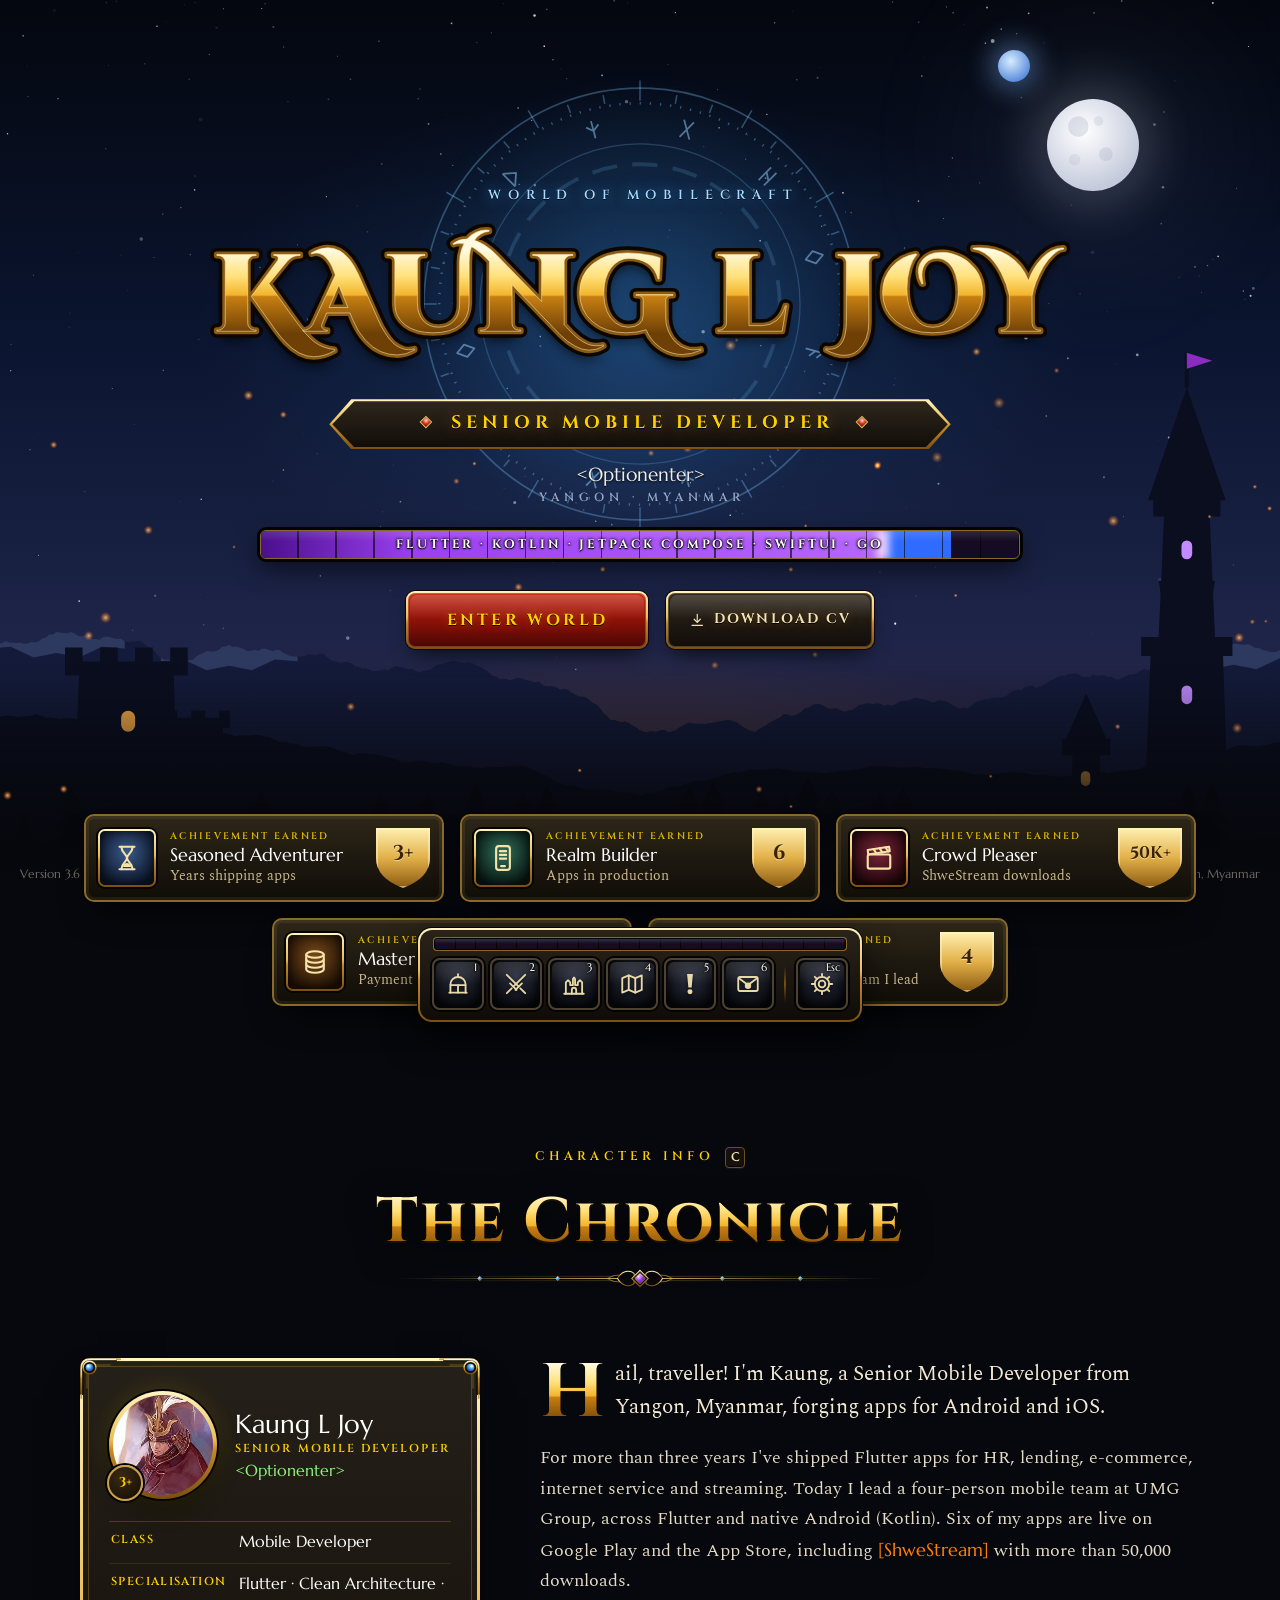
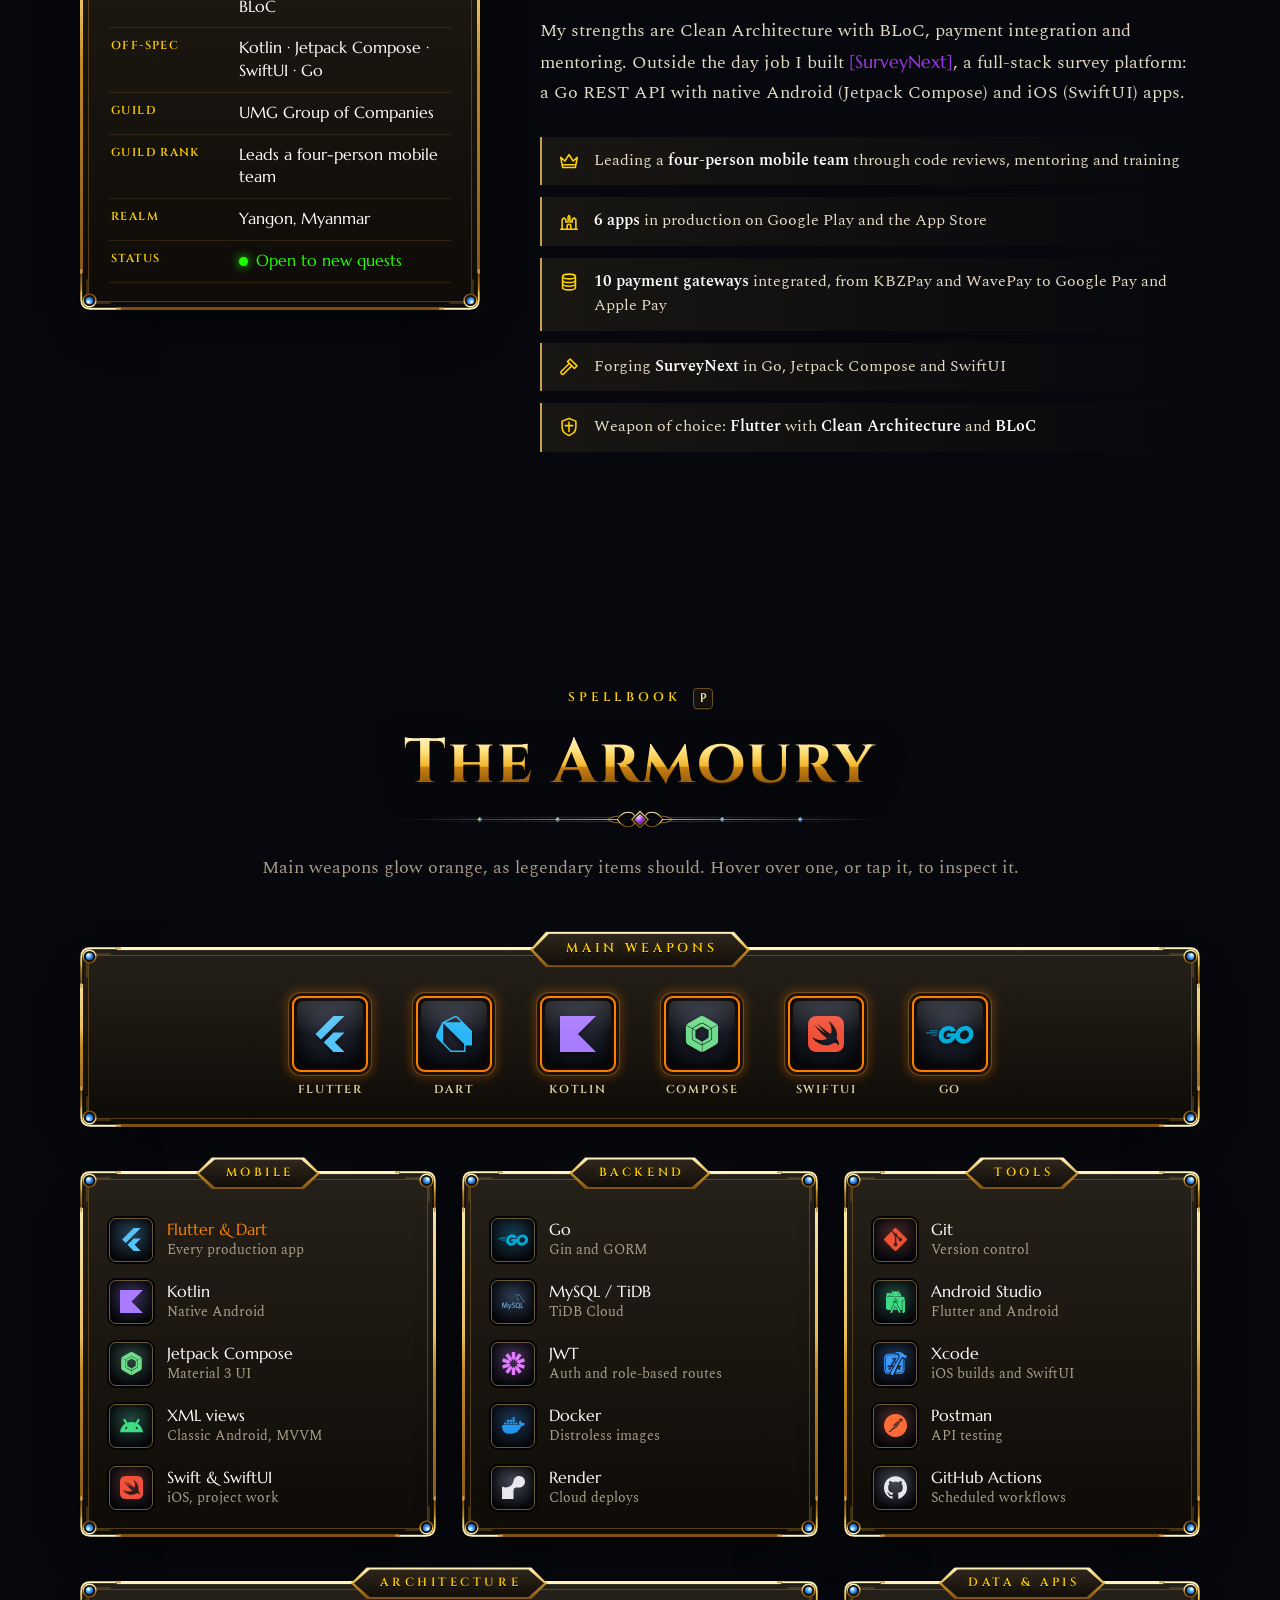
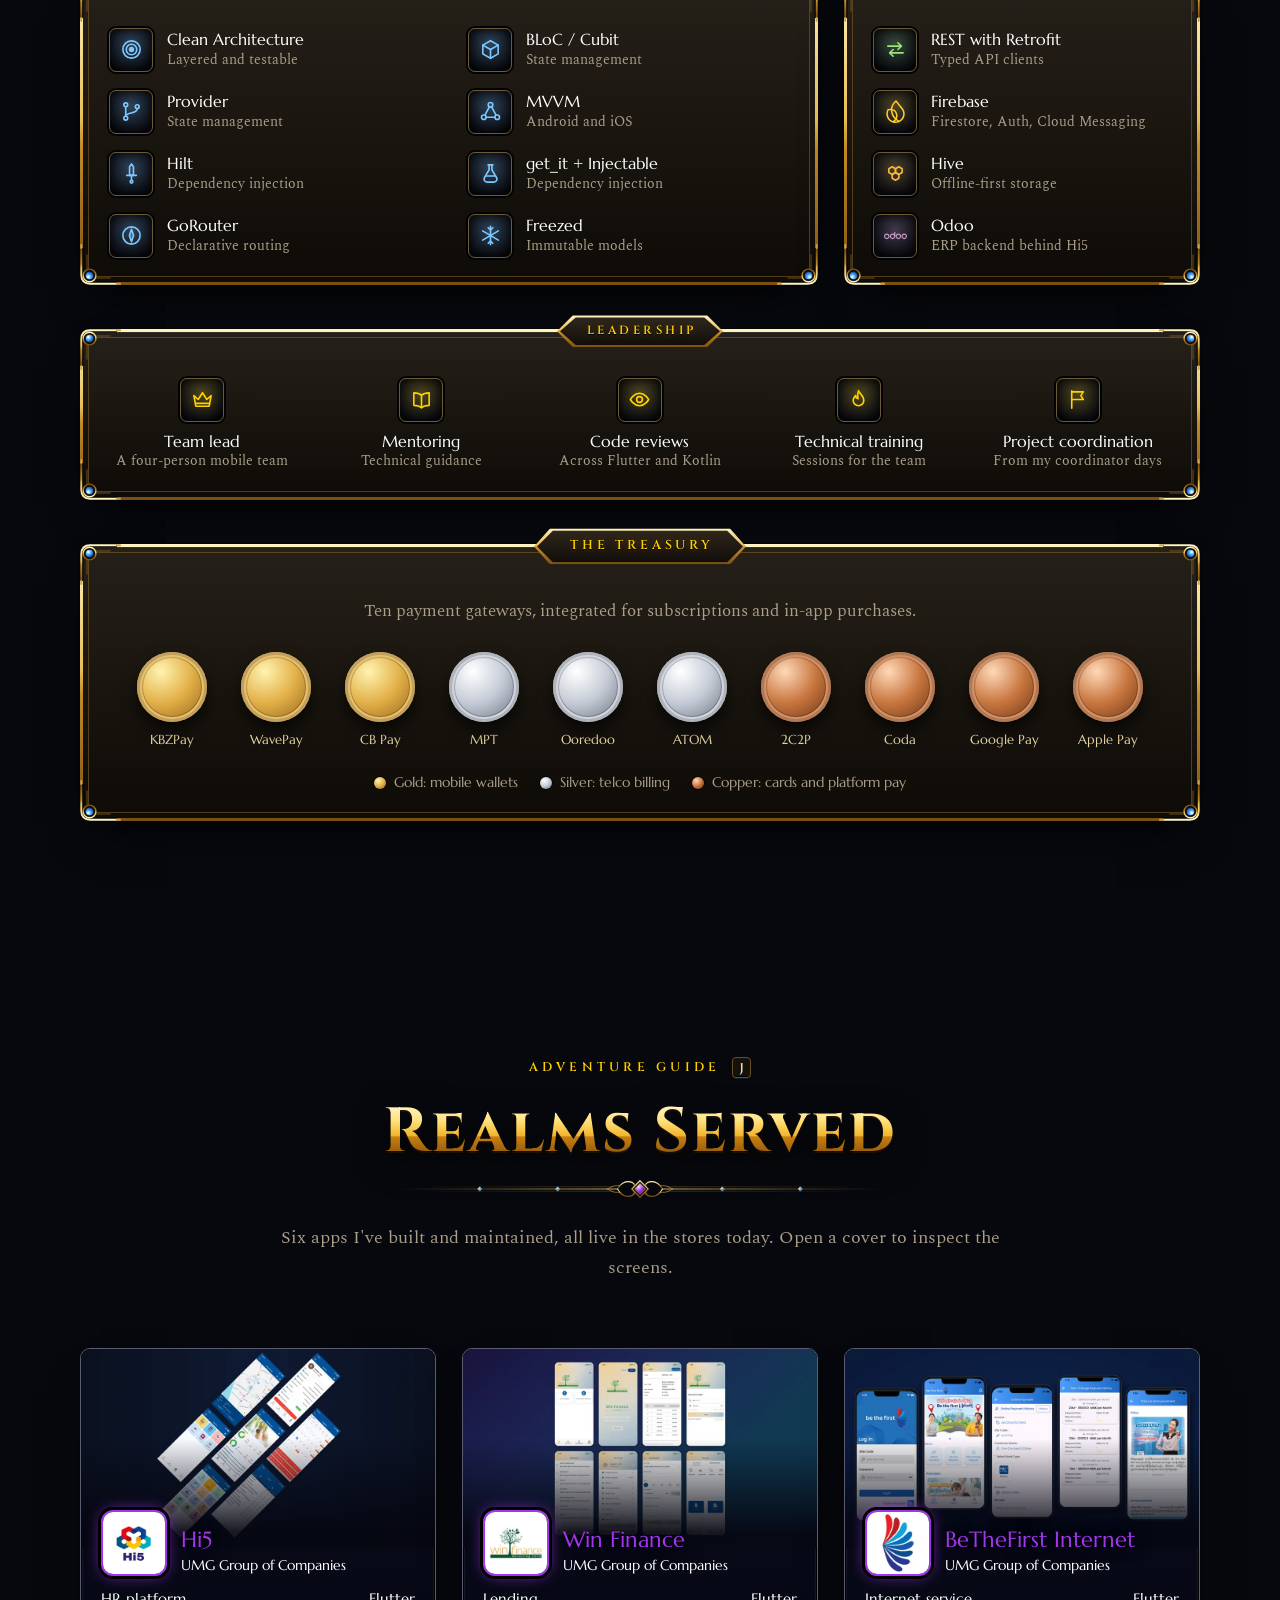
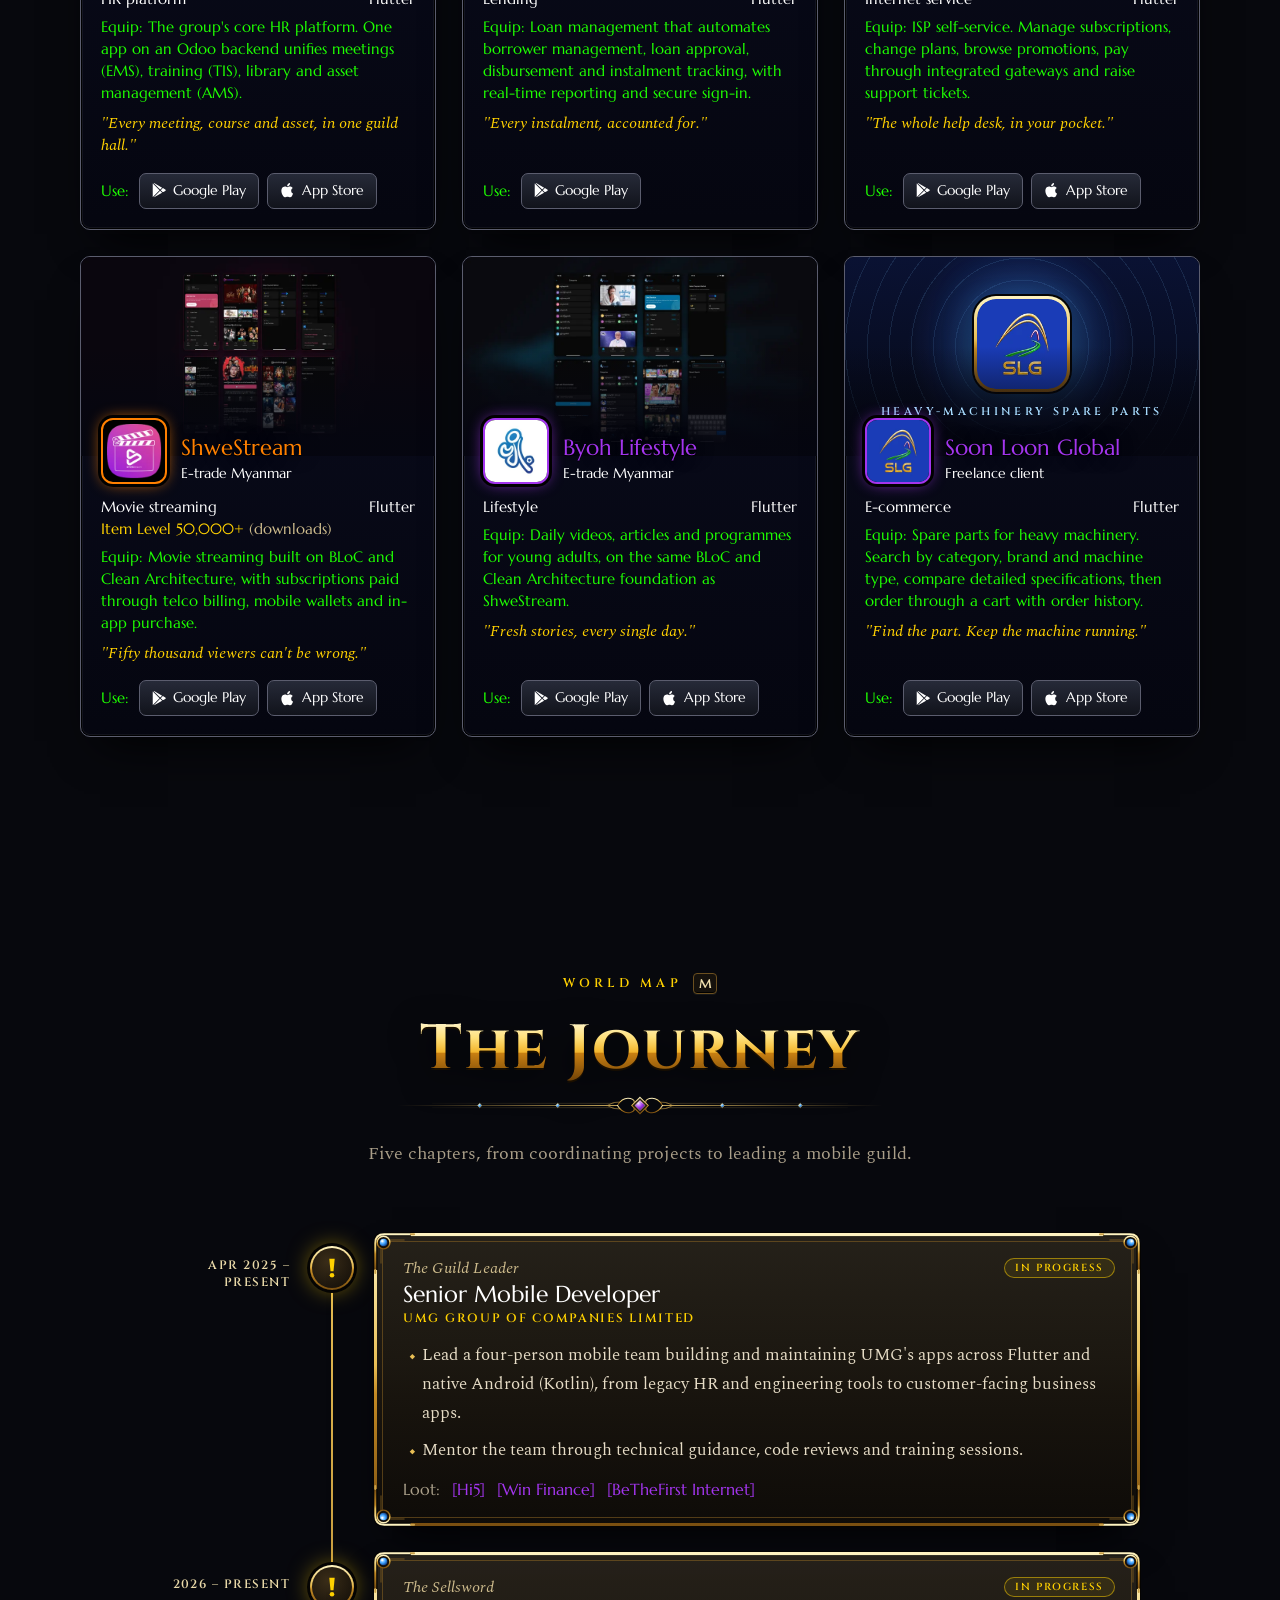
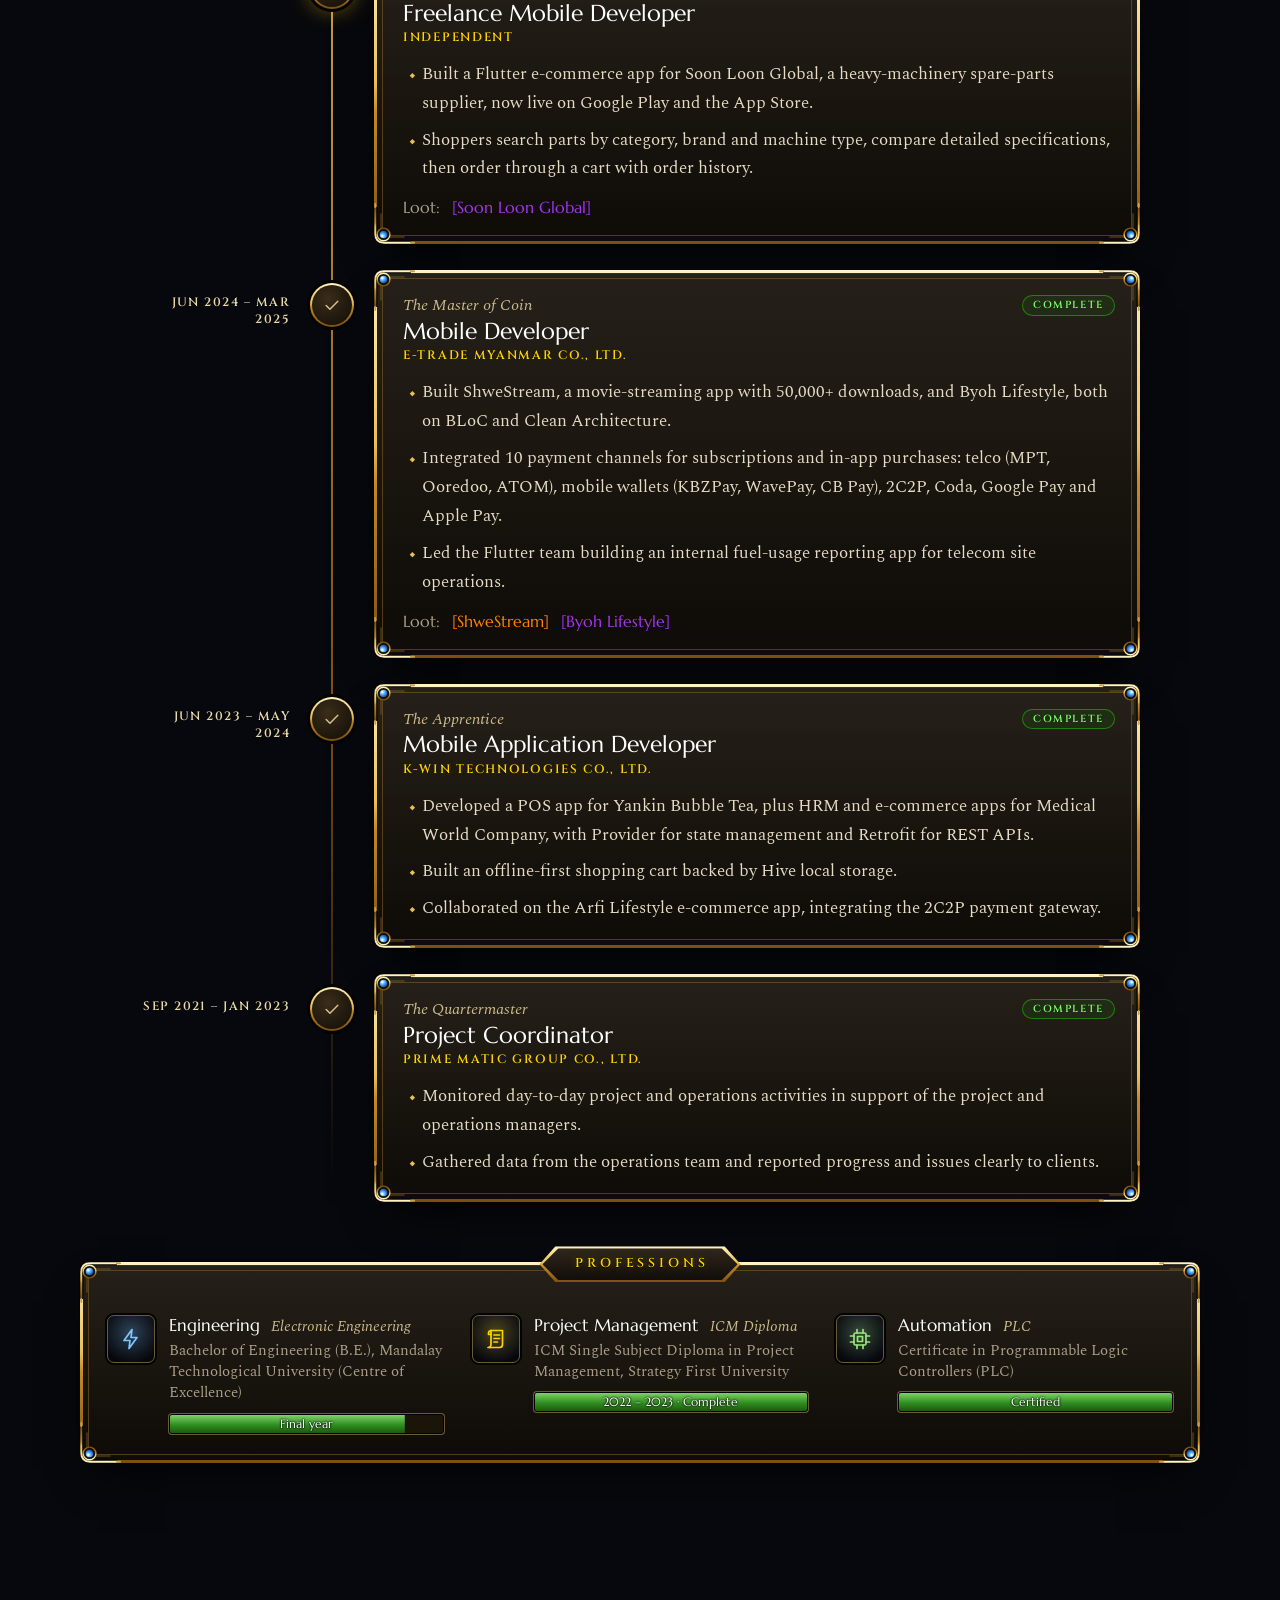
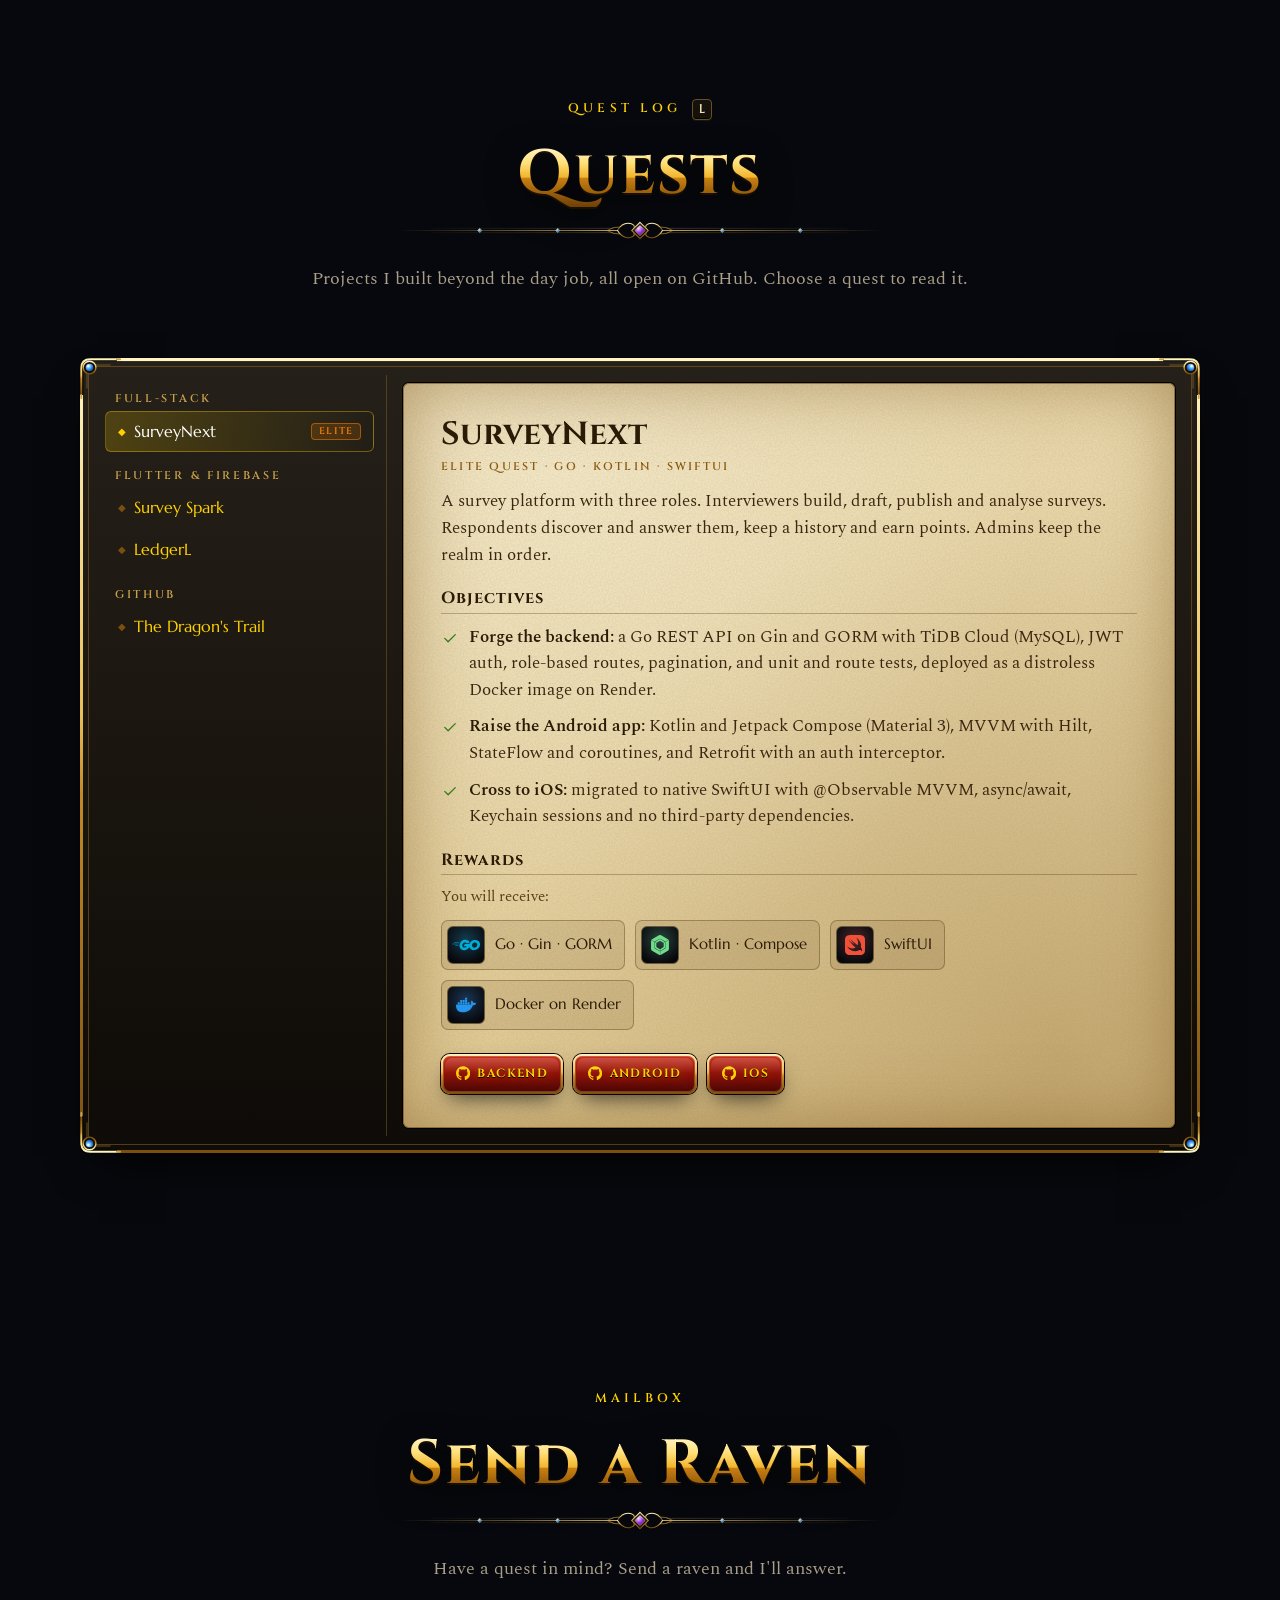
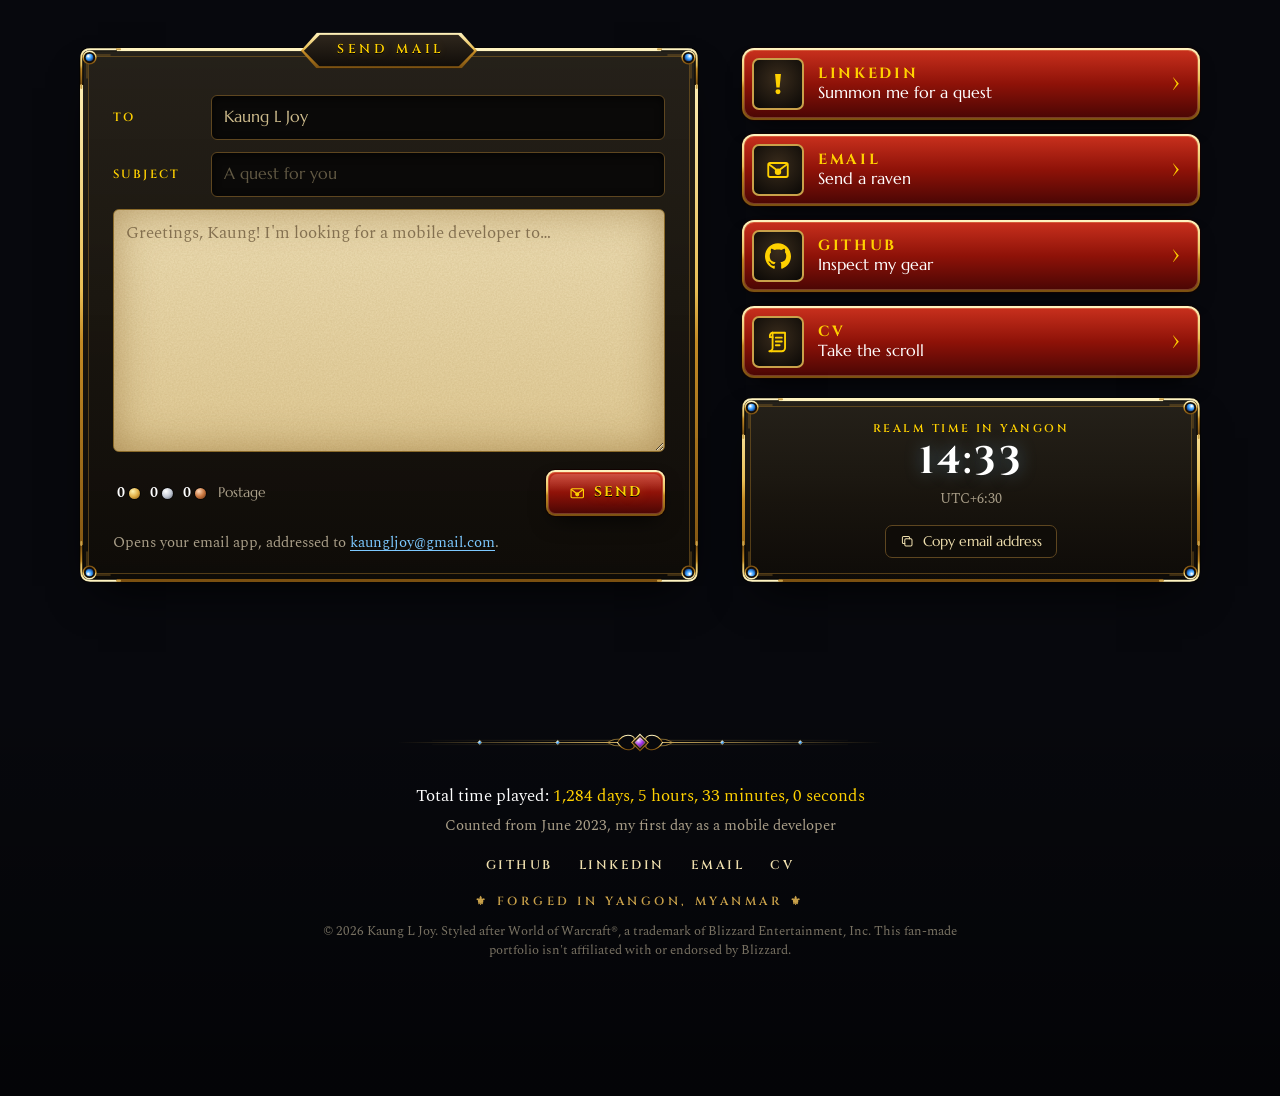
==== index.html @ e555b9ed "Forge a World of Warcraft–style portfolio Hand-built HTML, CSS and JavaScript with no build step: a " ====
<!doctype html>
<html lang="en" class="no-js">
<head>
  <meta charset="utf-8">
  <meta name="viewport" content="width=device-width, initial-scale=1, viewport-fit=cover">
  <title>Kaung L Joy · Senior Mobile Developer</title>
  <meta name="description" content="Kaung L Joy is a Senior Mobile Developer in Yangon, Myanmar, building Flutter, Kotlin and SwiftUI apps with Go backends. Six apps in production, including ShweStream with 50,000+ downloads.">
  <meta name="author" content="Kaung L Joy">
  <meta name="theme-color" content="#07080d">
  <meta name="color-scheme" content="dark">
  <link rel="canonical" href="https://gen-lj.github.io/">

  <meta property="og:type" content="website">
  <meta property="og:site_name" content="Kaung L Joy">
  <meta property="og:url" content="https://gen-lj.github.io/">
  <meta property="og:title" content="Kaung L Joy · Senior Mobile Developer">
  <meta property="og:description" content="Flutter · Kotlin · Jetpack Compose · SwiftUI · Go. Six apps in production, ten payment gateways and a four-person mobile team, told as a World of Warcraft–style chronicle.">
  <meta property="og:image" content="https://gen-lj.github.io/assets/img/og.png">
  <meta property="og:image:width" content="1200">
  <meta property="og:image:height" content="630">
  <meta property="og:image:alt" content="Kaung L Joy, Senior Mobile Developer, in carved gold lettering over a night sky">
  <meta name="twitter:card" content="summary_large_image">

  <link rel="icon" href="favicon.svg" type="image/svg+xml">
  <link rel="icon" href="favicon-32.png" sizes="32x32" type="image/png">
  <link rel="apple-touch-icon" href="apple-touch-icon.png">
  <link rel="manifest" href="site.webmanifest">

  <link rel="preconnect" href="https://fonts.googleapis.com">
  <link rel="preconnect" href="https://fonts.gstatic.com" crossorigin>
  <link rel="stylesheet" href="https://fonts.googleapis.com/css2?family=Cinzel:wght@500;600;700;800&family=Marcellus&family=Spectral:ital,wght@0,400;0,500;0,600;1,400&display=swap">
  <link rel="stylesheet" href="assets/css/style.css">

  <script>
    (function (root) {
      root.classList.remove('no-js');
      root.classList.add('js');
      try {
        var calm = matchMedia('(prefers-reduced-motion: reduce)').matches;
        var pref = localStorage.getItem('klj-motion');
        if (pref === 'off') calm = true;
        if (pref === 'on') calm = false;
        if (calm) root.classList.add('calm');
        if (!calm && !sessionStorage.getItem('klj-loaded')) root.classList.add('is-loading');
      } catch (e) {}
      // If the script never starts (blocked or broken), show everything as plain HTML.
      setTimeout(function () {
        if (!window.__kljReady) {
          root.classList.remove('js', 'is-loading');
          root.classList.add('no-js');
        }
      }, 6000);
    })(document.documentElement);
  </script>
  <script defer src="assets/js/main.js"></script>

  <script type="application/ld+json">
  {
    "@context": "https://schema.org",
    "@type": "Person",
    "name": "Kaung L Joy",
    "jobTitle": "Senior Mobile Developer",
    "url": "https://gen-lj.github.io/",
    "image": "https://gen-lj.github.io/assets/img/avatar.jpg",
    "email": "mailto:kaungljoy@gmail.com",
    "address": { "@type": "PostalAddress", "addressLocality": "Yangon", "addressCountry": "MM" },
    "worksFor": { "@type": "Organization", "name": "UMG Group of Companies Limited" },
    "sameAs": ["https://github.com/Gen-LJ", "https://www.linkedin.com/in/kaung-l-joy/"],
    "knowsAbout": ["Flutter", "Dart", "Kotlin", "Jetpack Compose", "Swift", "SwiftUI", "Go", "Clean Architecture", "BLoC", "Payment gateway integration"]
  }
  </script>
</head>
<body>
<svg class="sprite" xmlns="http://www.w3.org/2000/svg" aria-hidden="true" focusable="false">
<defs>
<linearGradient id="klj-gold" gradientUnits="userSpaceOnUse" x1="0" y1="131.6" x2="0" y2="202"><stop offset="0" stop-color="#fffbe2"/><stop offset=".32" stop-color="#ffe07a"/><stop offset=".54" stop-color="#f2b52c"/><stop offset=".56" stop-color="#c77f12"/><stop offset="1" stop-color="#6e4006"/></linearGradient>
<linearGradient id="klj-shine" x1="0" y1="0" x2="1" y2="0"><stop offset="0" stop-color="#fff" stop-opacity="0"/><stop offset=".5" stop-color="#fffbe8" stop-opacity=".85"/><stop offset="1" stop-color="#fff" stop-opacity="0"/></linearGradient>
<linearGradient id="gold-v" x1="0" y1="0" x2="0" y2="1"><stop offset="0" stop-color="#fff4c2"/><stop offset=".45" stop-color="#e9bf55"/><stop offset=".55" stop-color="#c38a24"/><stop offset="1" stop-color="#7a4f10"/></linearGradient>
<filter id="klj-blur" x="-10%" y="-40%" width="120%" height="180%"><feGaussianBlur stdDeviation="5"/></filter>
<path id="klj-name" d="M289.3 199.1Q291.7 199.1 293.4 197.4Q295.1 195.7 295.2 193.3V142.2Q295.1 139.8 293.4 138.2Q291.7 136.5 289.3 136.5H288.1V135.6H321.1V136.5H319.9Q317.5 136.5 315.8 138.2Q314.1 139.8 314 142.2V193.3Q314 195.7 315.8 197.4Q317.5 199.1 319.9 199.1H321.1V200H288.1V199.1ZM387 216.3Q377.9 221.4 369.4 221.4Q357.5 221.4 346 209.5Q341.7 205.1 337.2 198.8L317 170.7L339 140.8Q339.6 139.8 339.6 139.1Q339.6 138.4 339.3 137.8Q338.7 136.4 336.8 136.4H335.8V135.6H358V136.4H357.7Q351.5 136.4 347.5 140.9L331.8 160L352.9 189.6Q362.9 203.7 370.1 209.1Q377.3 214.5 386.8 215.3ZM453.9 215.7Q446.9 219.9 439.5 219.9Q432.1 219.9 425.6 217.1Q419 214.4 412.7 207.5Q406.4 200.6 402.3 190.8L399.8 184.7H380.2L376.5 193.3Q376 194.5 376 195.2Q376 196 376.3 196.8Q376.7 197.7 377.7 198.4Q378.8 199.1 380 199.1H380.8V200H360.3V199.1H361.1Q363.2 199.1 365.3 197.8Q367.4 196.6 368.7 194.1L387.5 152.9Q384.8 145.3 383 142.6Q381.2 140 380 138.6Q377.8 136.1 374.5 134.9Q373.2 134.4 371.4 134.4Q369.7 134.4 367.5 135.2L367.3 134.3Q374.6 130 381.4 130Q391.3 130 399.3 139.7Q403.3 144.8 406.6 152L421.3 185.7Q425.3 195 427.3 198.2Q429.2 201.4 430.7 203.6Q432.2 205.9 433.7 207.5Q435.2 209.2 436.9 210.8Q440 213.5 444.6 214.9Q446.5 215.5 448.8 215.5Q451.2 215.5 453.8 214.8ZM382.2 180.1H398L392.2 165.9Q391.5 164.2 390.5 161.2ZM513.9 115.1Q515.2 115.1 516.5 115.3V116.2Q508.2 117.2 504 124Q499.7 130.8 499.7 142V176.4Q499.5 188.5 491.9 194.9Q484.4 201.3 469.5 201.3Q454.5 201.3 446 194.7Q437.4 188 437.4 177Q437.4 176.7 437.4 176.4V141Q437.4 139.1 436 137.8Q434.6 136.5 432.6 136.5H431.1V135.6H462.6V136.5H461.2Q458.3 136.5 456.9 138.7Q456.4 139.7 456.3 140.8V176.1Q456.3 185.6 461.1 191.1Q466 196.6 474 196.6Q474.1 196.6 474.1 196.6Q474.1 196.6 474.2 196.6Q481.9 196.6 486.8 191.5Q491.7 186.4 491.7 177.3V142Q491.7 130.6 498.3 122.4Q501.5 118.7 505.7 116.9Q509.8 115.1 513.9 115.1ZM612.5 212.4Q606.9 215.9 600.3 215.9Q594.6 215.9 588.5 212.5Q582.1 209.1 576 202.9L535.7 161.1V193.5Q535.7 195.9 537.3 197.5Q539 199.1 541.3 199.1H543V200H509.3V199.1H511.1Q513.4 199.1 515 197.5Q516.7 195.9 516.7 193.5V141.4Q502.5 126.3 491.9 126.3Q489.2 126.3 486.7 127.2L486.3 126.4Q491.4 122.7 497.4 122.7Q501.3 122.7 505.4 124.2Q509.5 125.8 512.6 127.7Q518.3 131.5 522.7 136L560.5 175.1V142.1Q560.4 139.7 558.7 138.1Q557.1 136.5 554.8 136.5H553V135.6H586.7V136.5H585.1Q582.8 136.5 581.1 138.1Q579.4 139.7 579.4 142V194.6L581 196.3Q581 196.3 583.2 198.6Q585.3 200.9 586.1 201.7Q586.9 202.4 589.3 204.6Q591.7 206.7 593.2 207.6Q594.6 208.5 597.2 209.9Q599.8 211.3 601.9 211.7Q604.3 212.2 607 212.2Q609.6 212.2 612.1 211.5ZM678.6 219.5Q676.4 219.5 674.2 219.2Q665 217.8 658.3 212.3Q651.5 206.9 648.2 198.8Q640.2 201.3 631.4 201.3Q614 201.3 603.2 192Q592.4 182.8 592.4 167.7Q592.4 152.6 603.4 143.5Q614.5 134.3 632.5 134.3Q642.9 134.3 652.7 136.4Q657.2 137.3 659.9 138.5L659 156.1H658.2Q656 147.5 649.5 143.2Q643 138.9 633.8 138.9Q624.6 138.9 618.6 147Q612.6 155.1 612.6 168.4Q612.6 176.7 615.2 183.2Q617.8 189.6 622.6 193.1Q627.3 196.7 633.2 196.7Q639 196.7 642.4 194Q645.7 191.3 645.7 186.8V174.3Q645.8 172.3 644.6 171.2Q643.4 170.1 641.1 170.1H639.7V169.2H670.6V170.1H669.1Q666.9 170.1 665.7 171.2Q664.5 172.3 664.6 174.3V189.2Q664.6 194.6 666.7 199.8Q671.5 211.4 682 214.7Q685 215.6 688.1 215.6Q691.1 215.6 694 215L694.2 215.9Q685.9 219.5 678.6 219.5ZM709.6 199.1Q712 199.1 713.7 197.4Q715.4 195.7 715.5 193.3V142.3Q715.4 138.9 712.6 137.3Q711.2 136.5 709.6 136.5H708.4V135.6H741.5V136.5H740.3Q737.9 136.5 736.1 138.2Q734.4 139.9 734.4 142.3V195.3H745.7Q752.4 195.3 757.6 190.9Q762.7 186.5 764.8 178.7H765.8L762.3 200H708.4V199.1ZM840.8 136.5Q837.5 136.5 835.8 139.4Q835 140.7 834.9 142.3V192.6Q834.9 200 832.6 206.2Q830.2 212.3 825.6 216.3Q820.9 220.2 814.2 220.2Q807.4 220.2 798.9 215.6L799 214.8Q800.5 215.1 802 215.1Q803.5 215.1 805.4 214.7Q807.4 214.3 809.2 213Q810.9 211.8 812.2 209.8Q813.5 207.7 814.2 205.7Q815 203.6 815.3 201.1Q816.1 197.1 816.1 192.4V142.3Q816 139.9 814.3 138.2Q812.6 136.5 810.2 136.5H809V135.6H842V136.5ZM879.3 160.2Q876.5 155.4 876.5 150Q876.5 142.7 882 138.1Q885.3 135.2 890.2 134.3Q893.1 133.9 894.9 133.9Q896.7 133.9 898.7 133.9Q900.8 133.9 904.7 135.1Q908.6 136.3 912.3 138Q915.9 139.7 919.2 142.7Q922.5 145.6 925 149.1Q930.3 156.7 930.3 167.3Q930.3 182.8 918.8 192Q907.4 201.3 888.5 201.3Q869.7 201.3 858.1 192Q846.5 182.7 846.5 167.5Q846.5 155 854.3 146Q862 137.1 874.5 135L875.1 135.9Q871.3 139.8 869.1 147.6Q866.8 155.4 866.8 164.4Q866.8 179 872.7 187.9Q878.6 196.7 888.4 196.7Q898.2 196.7 904.1 188.7Q910 180.7 910 167.3Q910 158.9 907.6 152.2Q905.3 145.4 901.1 142.1Q897 138.8 892.4 138.8Q886.4 138.8 883.2 142.4Q879.4 146.5 879.4 152.7Q879.4 156.2 880.4 160.2ZM927.7 130Q941.1 130 951.5 136.2Q963.7 143.7 968.8 157.6Q972.5 146.7 980.5 138.4Q984.4 134.4 988.7 132.2Q993.1 130.1 997.1 130.1Q997.8 130.1 998.4 130.2V131.1Q994.2 131.3 989.6 135.6Q984.9 139.8 981.3 145.9Q977.7 152.1 975.1 158.7Q972.5 165.3 971.8 170.4V193.3Q971.8 196.6 974.7 198.3Q976.1 199.1 977.7 199.1H978.8L978.9 200H945.9V199.1H947.1Q949.5 199.1 951.2 197.4Q952.9 195.7 953 193.3V170.4Q951 160.7 946 151.1Q943.2 145.9 939.9 141.7Q936.6 137.4 932 134.4Q927.4 131.5 922.5 131.1V130.2Q925.2 130 927.7 130Z"/>
<clipPath id="klj-clip"><use href="#klj-name"/></clipPath>
</defs>
<symbol id="si-flutter" viewBox="0 0 24 24"><path d="M14.314 0L2.3 12 6 15.7 21.684.013h-7.357zm.014 11.072L7.857 17.53l6.47 6.47H21.7l-6.46-6.468 6.46-6.46h-7.37z"/></symbol>
<symbol id="si-dart" viewBox="0 0 24 24"><path d="M4.105 4.105S9.158 1.58 11.684.316a3.079 3.079 0 0 1 1.481-.315c.766.047 1.677.788 1.677.788L24 9.948v9.789h-4.263V24H9.789l-9-9C.303 14.5 0 13.795 0 13.105c0-.319.18-.818.316-1.105l3.789-7.895zm.679.679v11.787c.002.543.021 1.024.498 1.508L10.204 23h8.533v-4.263L4.784 4.784zm12.055-.678c-.899-.896-1.809-1.78-2.74-2.643-.302-.267-.567-.468-1.07-.462-.37.014-.87.195-.87.195L6.341 4.105l10.498.001z"/></symbol>
<symbol id="si-kotlin" viewBox="0 0 24 24"><path d="M24 24H0V0h24L12 12Z"/></symbol>
<symbol id="si-jetpackcompose" viewBox="0 0 24 24"><path d="M12.135.003a2.577 2.577 0 0 0-1.42.344L2.55 5.06a2.577 2.577 0 0 0-.953.967l3.957 2.17a1.765 1.765 0 0 1 .603-.588l4.951-2.86a1.761 1.761 0 0 1 1.76 0l4.951 2.86a1.753 1.753 0 0 1 .526.46l3.921-2.265a2.577 2.577 0 0 0-.816-.744L13.291.347a2.577 2.577 0 0 0-1.152-.34Zm-.145 4.912a1.36 1.36 0 0 0-.68.182L6.36 7.953a1.345 1.345 0 0 0-.454.435l1.92 1.055a1.05 1.05 0 0 1 .31-.275l3.34-1.928a1.054 1.054 0 0 1 1.051 0l3.336 1.928a1.066 1.066 0 0 1 .238.199l.018-.01-.002-.002 1.877-1.08a1.353 1.353 0 0 0-.373-.322l-4.95-2.86a1.357 1.357 0 0 0-.68-.178Zm10.432 1.149-3.92 2.26a1.757 1.757 0 0 1 .2.812v5.715c0 .627-.332 1.21-.88 1.528l-4.95 2.86a1.761 1.761 0 0 1-.64.214v4.524a2.577 2.577 0 0 0 1.059-.313l8.162-4.713a2.577 2.577 0 0 0 1.289-2.23V7.297a2.577 2.577 0 0 0-.318-1.228Zm-20.937.238a2.577 2.577 0 0 0-.227.99v9.43c0 .918.491 1.767 1.293 2.229l8.162 4.713a2.57 2.57 0 0 0 1.225.336v-4.531a1.761 1.761 0 0 1-.833-.235L6.156 16.38a1.765 1.765 0 0 1-.877-1.528V9.136a1.776 1.776 0 0 1 .131-.676Zm16.67 2.223-1.89 1.092a1.058 1.058 0 0 1 .124.46v3.856c0 .378-.2.72-.526.907l-3.336 1.93a1.04 1.04 0 0 1-.295.107v2.17c.152-.027.304-.078.44-.157l4.949-2.859a1.36 1.36 0 0 0 .68-1.18V9.136a1.36 1.36 0 0 0-.147-.607Zm-12.387.13a1.36 1.36 0 0 0-.088.481v5.715a1.36 1.36 0 0 0 .68 1.18l4.95 2.86c.194.112.412.166.627.177v-2.174a1.054 1.054 0 0 1-.46-.123L8.14 14.843a1.054 1.054 0 0 1-.532-.908v-3.853a.99.99 0 0 1 .077-.38l-.034-.013z"/></symbol>
<symbol id="si-swift" viewBox="0 0 24 24"><path d="M7.508 0c-.287 0-.573 0-.86.002-.241.002-.483.003-.724.01-.132.003-.263.009-.395.015A9.154 9.154 0 0 0 4.348.15 5.492 5.492 0 0 0 2.85.645 5.04 5.04 0 0 0 .645 2.848c-.245.48-.4.972-.495 1.5-.093.52-.122 1.05-.136 1.576a35.2 35.2 0 0 0-.012.724C0 6.935 0 7.221 0 7.508v8.984c0 .287 0 .575.002.862.002.24.005.481.012.722.014.526.043 1.057.136 1.576.095.528.25 1.02.495 1.5a5.03 5.03 0 0 0 2.205 2.203c.48.244.97.4 1.498.495.52.093 1.05.124 1.576.138.241.007.483.009.724.01.287.002.573.002.86.002h8.984c.287 0 .573 0 .86-.002.241-.001.483-.003.724-.01a10.523 10.523 0 0 0 1.578-.138 5.322 5.322 0 0 0 1.498-.495 5.035 5.035 0 0 0 2.203-2.203c.245-.48.4-.972.495-1.5.093-.52.124-1.05.138-1.576.007-.241.009-.481.01-.722.002-.287.002-.575.002-.862V7.508c0-.287 0-.573-.002-.86a33.662 33.662 0 0 0-.01-.724 10.5 10.5 0 0 0-.138-1.576 5.328 5.328 0 0 0-.495-1.5A5.039 5.039 0 0 0 21.152.645 5.32 5.32 0 0 0 19.654.15a10.493 10.493 0 0 0-1.578-.138 34.98 34.98 0 0 0-.722-.01C17.067 0 16.779 0 16.492 0H7.508zm6.035 3.41c4.114 2.47 6.545 7.162 5.549 11.131-.024.093-.05.181-.076.272l.002.001c2.062 2.538 1.5 5.258 1.236 4.745-1.072-2.086-3.066-1.568-4.088-1.043a6.803 6.803 0 0 1-.281.158l-.02.012-.002.002c-2.115 1.123-4.957 1.205-7.812-.022a12.568 12.568 0 0 1-5.64-4.838c.649.48 1.35.902 2.097 1.252 3.019 1.414 6.051 1.311 8.197-.002C9.651 12.73 7.101 9.67 5.146 7.191a10.628 10.628 0 0 1-1.005-1.384c2.34 2.142 6.038 4.83 7.365 5.576C8.69 8.408 6.208 4.743 6.324 4.86c4.436 4.47 8.528 6.996 8.528 6.996.154.085.27.154.36.213.085-.215.16-.437.224-.668.708-2.588-.09-5.548-1.893-7.992z"/></symbol>
<symbol id="si-android" viewBox="0 0 24 24"><path d="M18.4395 5.5586c-.675 1.1664-1.352 2.3318-2.0274 3.498-.0366-.0155-.0742-.0286-.1113-.043-1.8249-.6957-3.484-.8-4.42-.787-1.8551.0185-3.3544.4643-4.2597.8203-.084-.1494-1.7526-3.021-2.0215-3.4864a1.1451 1.1451 0 0 0-.1406-.1914c-.3312-.364-.9054-.4859-1.379-.203-.475.282-.7136.9361-.3886 1.5019 1.9466 3.3696-.0966-.2158 1.9473 3.3593.0172.031-.4946.2642-1.3926 1.0177C2.8987 12.176.452 14.772 0 18.9902h24c-.119-1.1108-.3686-2.099-.7461-3.0683-.7438-1.9118-1.8435-3.2928-2.7402-4.1836a12.1048 12.1048 0 0 0-2.1309-1.6875c.6594-1.122 1.312-2.2559 1.9649-3.3848.2077-.3615.1886-.7956-.0079-1.1191a1.1001 1.1001 0 0 0-.8515-.5332c-.5225-.0536-.9392.3128-1.0488.5449zm-.0391 8.461c.3944.5926.324 1.3306-.1563 1.6503-.4799.3197-1.188.0985-1.582-.4941-.3944-.5927-.324-1.3307.1563-1.6504.4727-.315 1.1812-.1086 1.582.4941zM7.207 13.5273c.4803.3197.5506 1.0577.1563 1.6504-.394.5926-1.1038.8138-1.584.4941-.48-.3197-.5503-1.0577-.1563-1.6504.4008-.6021 1.1087-.8106 1.584-.4941z"/></symbol>
<symbol id="si-apple" viewBox="0 0 24 24"><path d="M12.152 6.896c-.948 0-2.415-1.078-3.96-1.04-2.04.027-3.91 1.183-4.961 3.014-2.117 3.675-.546 9.103 1.519 12.09 1.013 1.454 2.208 3.09 3.792 3.039 1.52-.065 2.09-.987 3.935-.987 1.831 0 2.35.987 3.96.948 1.637-.026 2.676-1.48 3.676-2.948 1.156-1.688 1.636-3.325 1.662-3.415-.039-.013-3.182-1.221-3.22-4.857-.026-3.04 2.48-4.494 2.597-4.559-1.429-2.09-3.623-2.324-4.39-2.376-2-.156-3.675 1.09-4.61 1.09zM15.53 3.83c.843-1.012 1.4-2.427 1.245-3.83-1.207.052-2.662.805-3.532 1.818-.78.896-1.454 2.338-1.273 3.714 1.338.104 2.715-.688 3.559-1.701"/></symbol>
<symbol id="si-go" viewBox="0 0 24 24"><path d="M1.811 10.231c-.047 0-.058-.023-.035-.059l.246-.315c.023-.035.081-.058.128-.058h4.172c.046 0 .058.035.035.07l-.199.303c-.023.036-.082.07-.117.07zM.047 11.306c-.047 0-.059-.023-.035-.058l.245-.316c.023-.035.082-.058.129-.058h5.328c.047 0 .07.035.058.07l-.093.28c-.012.047-.058.07-.105.07zm2.828 1.075c-.047 0-.059-.035-.035-.07l.163-.292c.023-.035.07-.07.117-.07h2.337c.047 0 .07.035.07.082l-.023.28c0 .047-.047.082-.082.082zm12.129-2.36c-.736.187-1.239.327-1.963.514-.176.046-.187.058-.34-.117-.174-.199-.303-.327-.548-.444-.737-.362-1.45-.257-2.115.175-.795.514-1.204 1.274-1.192 2.22.011.935.654 1.706 1.577 1.835.795.105 1.46-.175 1.987-.77.105-.13.198-.27.315-.434H10.47c-.245 0-.304-.152-.222-.35.152-.362.432-.97.596-1.274a.315.315 0 01.292-.187h4.253c-.023.316-.023.631-.07.947a4.983 4.983 0 01-.958 2.29c-.841 1.11-1.94 1.8-3.33 1.986-1.145.152-2.209-.07-3.143-.77-.865-.655-1.356-1.52-1.484-2.595-.152-1.274.222-2.419.993-3.424.83-1.086 1.928-1.776 3.272-2.02 1.098-.2 2.15-.07 3.096.571.62.41 1.063.97 1.356 1.648.07.105.023.164-.117.2m3.868 6.461c-1.064-.024-2.034-.328-2.852-1.029a3.665 3.665 0 01-1.262-2.255c-.21-1.32.152-2.489.947-3.529.853-1.122 1.881-1.706 3.272-1.95 1.192-.21 2.314-.095 3.33.595.923.63 1.496 1.484 1.648 2.605.198 1.578-.257 2.863-1.344 3.962-.771.783-1.718 1.273-2.805 1.495-.315.06-.63.07-.934.106zm2.78-4.72c-.011-.153-.011-.27-.034-.387-.21-1.157-1.274-1.81-2.384-1.554-1.087.245-1.788.935-2.045 2.033-.21.912.234 1.835 1.075 2.21.643.28 1.285.244 1.905-.07.923-.48 1.425-1.228 1.484-2.233z"/></symbol>
<symbol id="si-mysql" viewBox="0 0 24 24"><path d="M16.405 5.501c-.115 0-.193.014-.274.033v.013h.014c.054.104.146.18.214.273.054.107.1.214.154.32l.014-.015c.094-.066.14-.172.14-.333-.04-.047-.046-.094-.08-.14-.04-.067-.126-.1-.18-.153zM5.77 18.695h-.927a50.854 50.854 0 00-.27-4.41h-.008l-1.41 4.41H2.45l-1.4-4.41h-.01a72.892 72.892 0 00-.195 4.41H0c.055-1.966.192-3.81.41-5.53h1.15l1.335 4.064h.008l1.347-4.064h1.095c.242 2.015.384 3.86.428 5.53zm4.017-4.08c-.378 2.045-.876 3.533-1.492 4.46-.482.716-1.01 1.073-1.583 1.073-.153 0-.34-.046-.566-.138v-.494c.11.017.24.026.386.026.268 0 .483-.075.647-.222.197-.18.295-.382.295-.605 0-.155-.077-.47-.23-.944L6.23 14.615h.91l.727 2.36c.164.536.233.91.205 1.123.4-1.064.678-2.227.835-3.483zm12.325 4.08h-2.63v-5.53h.885v4.85h1.745zm-3.32.135l-1.016-.5c.09-.076.177-.158.255-.25.433-.506.648-1.258.648-2.253 0-1.83-.718-2.746-2.155-2.746-.704 0-1.254.232-1.65.697-.43.508-.646 1.256-.646 2.245 0 .972.19 1.686.574 2.14.35.41.877.615 1.583.615.264 0 .506-.033.725-.098l1.325.772.36-.622zM15.5 17.588c-.225-.36-.337-.94-.337-1.736 0-1.393.424-2.09 1.27-2.09.443 0 .77.167.977.5.224.362.336.936.336 1.723 0 1.404-.424 2.108-1.27 2.108-.445 0-.77-.167-.978-.5zm-1.658-.425c0 .47-.172.856-.516 1.156-.344.3-.803.45-1.384.45-.543 0-1.064-.172-1.573-.515l.237-.476c.438.22.833.328 1.19.328.332 0 .593-.073.783-.22a.754.754 0 00.3-.615c0-.33-.23-.61-.648-.845-.388-.213-1.163-.657-1.163-.657-.422-.307-.632-.636-.632-1.177 0-.45.157-.81.47-1.085.315-.278.72-.415 1.22-.415.512 0 .98.136 1.4.41l-.213.476a2.726 2.726 0 00-1.064-.23c-.283 0-.502.068-.654.206a.685.685 0 00-.248.524c0 .328.234.61.666.85.393.215 1.187.67 1.187.67.433.305.648.63.648 1.168zm9.382-5.852c-.535-.014-.95.04-1.297.188-.1.04-.26.04-.274.167.055.053.063.14.11.214.08.134.218.313.346.407.14.11.28.216.427.31.26.16.555.255.81.416.145.094.293.213.44.313.073.05.12.14.214.172v-.02c-.046-.06-.06-.147-.105-.214-.067-.067-.134-.127-.2-.193a3.223 3.223 0 00-.695-.675c-.214-.146-.682-.35-.77-.595l-.013-.014c.146-.013.32-.066.46-.106.227-.06.435-.047.67-.106.106-.027.213-.06.32-.094v-.06c-.12-.12-.21-.283-.334-.395a8.867 8.867 0 00-1.104-.823c-.21-.134-.476-.22-.697-.334-.08-.04-.214-.06-.26-.127-.12-.146-.19-.34-.275-.514a17.69 17.69 0 01-.547-1.163c-.12-.262-.193-.523-.34-.763-.69-1.137-1.437-1.826-2.586-2.5-.247-.14-.543-.2-.856-.274-.167-.008-.334-.02-.5-.027-.11-.047-.216-.174-.31-.235-.38-.24-1.364-.76-1.644-.072-.18.434.267.862.422 1.082.115.153.26.328.34.5.047.116.06.235.107.356.106.294.207.622.347.897.073.14.153.287.247.413.054.073.146.107.167.227-.094.136-.1.334-.154.5-.24.757-.146 1.693.194 2.25.107.166.362.534.703.393.3-.12.234-.5.32-.835.02-.08.007-.133.048-.187v.015c.094.188.188.367.274.555.206.328.566.668.867.895.16.12.287.328.487.402v-.02h-.015c-.043-.058-.1-.086-.154-.133a3.445 3.445 0 01-.35-.4 8.76 8.76 0 01-.747-1.218c-.11-.21-.202-.436-.29-.643-.04-.08-.04-.2-.107-.24-.1.146-.247.273-.32.453-.127.288-.14.642-.188 1.01-.027.007-.014 0-.027.014-.214-.052-.287-.274-.367-.46-.2-.475-.233-1.238-.06-1.785.047-.14.247-.582.167-.716-.042-.127-.174-.2-.247-.303a2.478 2.478 0 01-.24-.427c-.16-.374-.24-.788-.414-1.162-.08-.173-.22-.354-.334-.513-.127-.18-.267-.307-.368-.52-.033-.073-.08-.194-.027-.274.014-.054.042-.075.094-.09.088-.072.335.022.422.062.247.1.455.194.662.334.094.066.195.193.315.226h.14c.214.047.455.014.655.073.355.114.675.28.962.46a5.953 5.953 0 012.085 2.286c.08.154.115.295.188.455.14.33.313.663.455.982.14.315.275.636.476.897.1.14.502.213.682.286.133.06.34.115.46.188.23.14.454.3.67.454.11.076.443.243.463.378z"/></symbol>
<symbol id="si-git" viewBox="0 0 24 24"><path d="M23.546 10.93L13.067.452c-.604-.603-1.582-.603-2.188 0L8.708 2.627l2.76 2.76c.645-.215 1.379-.07 1.889.441.516.515.658 1.258.438 1.9l2.658 2.66c.645-.223 1.387-.078 1.9.435.721.72.721 1.884 0 2.604-.719.719-1.881.719-2.6 0-.539-.541-.674-1.337-.404-1.996L12.86 8.955v6.525c.176.086.342.203.488.348.713.721.713 1.883 0 2.6-.719.721-1.889.721-2.609 0-.719-.719-.719-1.879 0-2.598.182-.18.387-.316.605-.406V8.835c-.217-.091-.424-.222-.6-.401-.545-.545-.676-1.342-.396-2.009L7.636 3.7.45 10.881c-.6.605-.6 1.584 0 2.189l10.48 10.477c.604.604 1.582.604 2.186 0l10.43-10.43c.605-.603.605-1.582 0-2.187"/></symbol>
<symbol id="si-androidstudio" viewBox="0 0 24 24"><path d="M19.2693 10.3368c-.3321 0-.6026.2705-.6026.6031v9.8324h-1.7379l-3.3355-6.9396c.476-.5387.6797-1.286.5243-2.0009a2.2862 2.2862 0 0 0-1.2893-1.6248v-.8124c.0121-.2871-.1426-.5787-.4043-.7407-.1391-.0825-.2884-.1234-.4402-.1234a.8478.8478 0 0 0-.4318.1182c-.2701.1671-.4248.4587-.4123.7662l-.0003.721c-1.0149.3668-1.6619 1.4153-1.4867 2.5197a2.282 2.282 0 0 0 .5916 1.2103l-3.2096 6.9064H4.0928c-1.0949-.007-1.9797-.8948-1.9832-1.9896V5.016c-.0055 1.1024.8836 2.0006 1.9859 2.0062a2.024 2.024 0 0 0 .1326-.0037h14.7453s2.5343-.2189 2.8619 1.5392c-.2491.0287-.4449.2321-.4449.4889 0 .7115-.5791 1.2901-1.3028 1.2901h-.8183zM17.222 22.5366c.2347.4837.0329 1.066-.4507 1.3007-.1296.0629-.2666.0895-.4018.0927a.9738.9738 0 0 1-.3194-.0455c-.024-.0078-.046-.0209-.0694-.0305a.9701.9701 0 0 1-.2277-.1321c-.0247-.0192-.0495-.038-.0724-.0598-.0825-.0783-.1574-.1672-.21-.2757l-1.2554-2.6143-1.5585-3.2452a.7725.7725 0 0 0-.6995-.4443h-.0024a.792.792 0 0 0-.7083.4443l-1.5109 3.2452-1.2321 2.6464a.9722.9722 0 0 1-.7985.5795c-.0626.0053-.1238-.0024-.185-.0087-.0344-.0036-.069-.0053-.1025-.0124-.0489-.0103-.0954-.0278-.142-.0452-.0301-.0113-.0613-.0197-.0901-.0339-.0496-.0244-.0948-.0565-.1397-.0889-.0217-.0156-.0457-.0275-.0662-.045a.9862.9862 0 0 1-.1695-.1844.9788.9788 0 0 1-.0708-.9852l.8469-1.8223 3.2676-7.0314a1.7964 1.7964 0 0 1-.7072-1.1637c-.1555-.9799.5129-1.9003 1.4928-2.0559V9.3946a.3542.3542 0 0 1 .1674-.3155.3468.3468 0 0 1 .3541 0 .354.354 0 0 1 .1674.3155v1.159l.0129.0064a1.8028 1.8028 0 0 1 1.2878 1.378 1.7835 1.7835 0 0 1-.6439 1.7836l3.3889 7.0507.8481 1.7643zM12.9841 12.306c.0042-.6081-.4854-1.1044-1.0935-1.1085a1.1204 1.1204 0 0 0-.7856.3219 1.101 1.101 0 0 0-.323.7716c-.0042.6081.4854 1.1044 1.0935 1.1085h.0077c.6046 0 1.0967-.488 1.1009-1.0935zm-1.027 5.2768c-.1119.0005-.2121.0632-.2571.1553l-1.4127 3.0342h3.3733l-1.4564-3.0328a.274.274 0 0 0-.2471-.1567zm8.1432-6.7459l-.0129-.0001h-.8177a.103.103 0 0 0-.103.103v12.9103a.103.103 0 0 0 .0966.103h.8435c.9861-.0035 1.7836-.804 1.7836-1.79V9.0468c0 .9887-.8014 1.7901-1.7901 1.7901zM2.6098 5.0161v.019c.0039.816.6719 1.483 1.4874 1.4869a12.061 12.061 0 0 1 .1309-.0034h1.1286c.1972-1.315.7607-2.525 1.638-3.4859H4.0993c-.9266.0031-1.6971.6401-1.9191 1.4975.2417.0355.4296.235.4296.4859zm6.3381-2.8977L7.9112.3284a.219.219 0 0 1 0-.2189A.2384.2384 0 0 1 8.098 0a.219.219 0 0 1 .1867.1094l1.0496 1.8158a6.4907 6.4907 0 0 1 5.3186 0L15.696.1094a.2189.2189 0 0 1 .3734.2189l-1.0302 1.79c1.6671.9125 2.7974 2.5439 3.0975 4.4018l-12.286-.0014c.3004-1.8572 1.4305-3.488 3.0972-4.4003zm5.3774 2.6202a.515.515 0 0 0 .5271.5028.515.515 0 0 0 .5151-.5151.5213.5213 0 0 0-.8885-.367.5151.5151 0 0 0-.1537.3793zm-5.7178-.0067a.5151.5151 0 0 0 .5207.5095.5086.5086 0 0 0 .367-.1481.5215.5215 0 1 0-.734-.7341.515.515 0 0 0-.1537.3727z"/></symbol>
<symbol id="si-xcode" viewBox="0 0 24 24"><path d="M19.06 5.3327c.4517-.1936.7744-.2581 1.097-.1936.5163.1291.7744.5163.968.7098.1936.3872.9034.7744 1.2261.8389.2581.0645.7098-.6453 1.0325-1.2906.3227-.5808.5163-1.3552.4517-1.5488-.0645-.1936-.968-.5808-1.1616-.5808-.1291 0-.3872.1291-.8389.0645-.4517-.0645-.9034-.5808-1.1616-.968-.4517-.6453-1.097-1.0325-1.6778-1.3552-.6453-.3227-1.3552-.5163-2.065-.6453-1.0325-.2581-2.065-.4517-3.0975-.3227-.5808.0645-1.2906.1291-1.8069.3227-.0645 0-.1936.1936-.0645.1936s.5808.0645.5808.0645-.5807.1292-.5807.2583c0 .1291.0645.1291.1291.1291.0645 0 1.4842-.0645 2.065 0 .6453.1291 1.3552.4517 1.8069 1.2261.7744 1.4197.4517 2.7749.2581 3.2266-.968 2.1295-8.6472 15.2294-9.0344 16.1328-.3873.9034-.5163 1.4842.5807 2.065s1.6778.3227 2.0005-.0645c.3872-.5163 7.0339-17.1654 9.2925-18.2624zm-3.6138 8.7117h1.5488c1.0325 0 1.2261.5163 1.2261.7098.0645.5163-.1936 1.1616-1.2261 1.1616h-.968l.7744 1.2906c.4517.7744.2581 1.1616 0 1.4197-.3872.3872-1.2261.3872-1.6778-.4517l-.9034-1.5488c-.6453 1.4197-1.2906 2.9684-2.065 4.7753h4.0009c1.9359 0 3.5492-1.6133 3.5492-3.5492V6.5588c-.0645-.1291-.1936-.0645-.2581 0-.3872.4517-1.4842 2.0004-4.001 7.4856zm-9.8087 8.0019h-.3227c-2.3231 0-4.1945-1.8714-4.1945-4.1945V7.0105c0-2.3231 1.8714-4.1945 4.1945-4.1945h9.3571c-.1936-.1936-.968-.5163-1.7423-.4517-.3227 0-.968.1291-1.3552-.1291-.3872-.3227-.3227-.5163-.9034-.5163H4.9277c-2.6458 0-4.7753 2.1295-4.7753 4.7753v11.7447c0 2.6458 2.1295 4.7753 4.4527 4.7108.6452 0 .8388-.5162 1.0324-.9034zM20.4152 6.9459v10.9058c0 2.3231-1.8714 4.1945-4.1945 4.1945H11.897s-.3872 1.0325.8389 1.0325h3.8719c2.6458 0 4.7753-2.1295 4.7753-4.7753V8.8173c.0646-.9034-.7098-1.4842-.9679-1.8714zm-18.5851.0646v10.8413c0 1.9359 1.6133 3.5492 3.5492 3.5492h.5808c0-.0645.7744-1.4197 2.4522-4.2591.1936-.3872.4517-.7744.7098-1.2261H4.4114c-.5808 0-.9034-.3872-.968-.7098-.1291-.5163.1936-1.1616.9034-1.1616h2.3877l3.033-5.2916s-.7098-1.2906-.9034-1.6133c-.2582-.4517-.1291-.9034.129-1.1615.3872-.3872 1.0325-.5808 1.6778.4517l.2581.3872.2581-.3872c.5808-.8389.968-.7744 1.2906-.7098.5163.1291.8389.7098.3872 1.6133L8.864 14.0444h1.3552c.4517-.7744.9034-1.5488 1.3552-2.3877-.0645-.3227-.1291-.7098-.0645-1.0325.0645-.5163.3227-.968.6453-1.3552l.3872.6453c1.2261-2.1295 2.1295-3.9364 2.3877-4.6463.1291-.3872.3227-1.1616.1291-1.8069H5.3794c-2.0005.0001-3.5493 1.6134-3.5493 3.5494zM4.605 17.7872c0-.0645.7744-1.4197.7744-1.4197 1.2261-.3227 1.8069.4517 1.8714.5163 0 0-.8389 1.4842-1.097 1.7423s-.5808.3227-.9034.2581c-.5164-.129-.839-.6453-.6454-1.097z"/></symbol>
<symbol id="si-googlepay" viewBox="0 0 24 24"><path d="M3.963 7.235A3.963 3.963 0 00.422 9.419a3.963 3.963 0 000 3.559 3.963 3.963 0 003.541 2.184c1.07 0 1.97-.352 2.627-.957.748-.69 1.18-1.71 1.18-2.916a4.722 4.722 0 00-.07-.806H3.964v1.526h2.14a1.835 1.835 0 01-.79 1.205c-.356.241-.814.379-1.35.379-1.034 0-1.911-.697-2.225-1.636a2.375 2.375 0 010-1.517c.314-.94 1.191-1.636 2.225-1.636a2.152 2.152 0 011.52.594l1.132-1.13a3.808 3.808 0 00-2.652-1.033zm6.501.55v6.9h.886V11.89h1.465c.603 0 1.11-.196 1.522-.588a1.911 1.911 0 00.635-1.464 1.92 1.92 0 00-.635-1.456 2.125 2.125 0 00-1.522-.598zm2.427.85a1.156 1.156 0 01.823.365 1.176 1.176 0 010 1.686 1.171 1.171 0 01-.877.357H11.35V8.635h1.487a1.156 1.156 0 01.054 0zm4.124 1.175c-.842 0-1.477.308-1.907.925l.781.491c.288-.417.68-.626 1.175-.626a1.255 1.255 0 01.856.323 1.009 1.009 0 01.366.785v.202c-.34-.193-.774-.289-1.3-.289-.617 0-1.11.145-1.479.434-.37.288-.554.677-.554 1.165a1.476 1.476 0 00.525 1.156c.35.308.785.463 1.305.463.61 0 1.098-.27 1.465-.81h.038v.655h.848v-2.909c0-.61-.19-1.09-.568-1.44-.38-.35-.896-.525-1.551-.525zm2.263.154l1.946 4.422-1.098 2.38h.915L24 9.963h-.965l-1.368 3.391h-.02l-1.406-3.39zm-2.146 2.368c.494 0 .88.11 1.156.33 0 .372-.147.696-.44.973a1.413 1.413 0 01-.997.414 1.081 1.081 0 01-.69-.232.708.708 0 01-.293-.578c0-.257.12-.47.363-.647.24-.173.54-.26.9-.26Z"/></symbol>
<symbol id="si-applepay" viewBox="0 0 24 24"><path d="M2.15 4.318a42.16 42.16 0 0 0-.454.003c-.15.005-.303.013-.452.04a1.44 1.44 0 0 0-1.06.772c-.07.138-.114.278-.14.43-.028.148-.037.3-.04.45A10.2 10.2 0 0 0 0 6.222v11.557c0 .07.002.138.003.207.004.15.013.303.04.452.027.15.072.291.142.429a1.436 1.436 0 0 0 .63.63c.138.07.278.115.43.142.148.027.3.036.45.04l.208.003h20.194l.207-.003c.15-.004.303-.013.452-.04.15-.027.291-.071.428-.141a1.432 1.432 0 0 0 .631-.631c.07-.138.115-.278.141-.43.027-.148.036-.3.04-.45.002-.07.003-.138.003-.208l.001-.246V6.221c0-.07-.002-.138-.004-.207a2.995 2.995 0 0 0-.04-.452 1.446 1.446 0 0 0-1.2-1.201 3.022 3.022 0 0 0-.452-.04 10.448 10.448 0 0 0-.453-.003zm0 .512h19.942c.066 0 .131.002.197.003.115.004.25.01.375.032.109.02.2.05.287.094a.927.927 0 0 1 .407.407.997.997 0 0 1 .094.288c.022.123.028.258.031.374.002.065.003.13.003.197v11.552c0 .065 0 .13-.003.196-.003.115-.009.25-.032.375a.927.927 0 0 1-.5.693 1.002 1.002 0 0 1-.286.094 2.598 2.598 0 0 1-.373.032l-.2.003H1.906c-.066 0-.133-.002-.196-.003a2.61 2.61 0 0 1-.375-.032c-.109-.02-.2-.05-.288-.094a.918.918 0 0 1-.406-.407 1.006 1.006 0 0 1-.094-.288 2.531 2.531 0 0 1-.032-.373 9.588 9.588 0 0 1-.002-.197V6.224c0-.065 0-.131.002-.197.004-.114.01-.248.032-.375.02-.108.05-.199.094-.287a.925.925 0 0 1 .407-.406 1.03 1.03 0 0 1 .287-.094c.125-.022.26-.029.375-.032.065-.002.131-.002.196-.003zm4.71 3.7c-.3.016-.668.199-.88.456-.191.22-.36.58-.316.918.338.03.675-.169.888-.418.205-.258.345-.603.308-.955zm2.207.42v5.493h.852v-1.877h1.18c1.078 0 1.835-.739 1.835-1.812 0-1.07-.742-1.805-1.808-1.805zm.852.719h.982c.739 0 1.161.396 1.161 1.089 0 .692-.422 1.092-1.164 1.092h-.979zm-3.154.3c-.45.01-.83.28-1.05.28-.235 0-.593-.264-.981-.257a1.446 1.446 0 0 0-1.23.747c-.527.908-.139 2.255.374 2.995.249.366.549.769.944.754.373-.014.52-.242.973-.242.454 0 .586.242.98.235.41-.007.667-.366.915-.733.286-.417.403-.82.41-.841-.007-.008-.79-.308-.797-1.209-.008-.754.615-1.113.644-1.135-.352-.52-.9-.578-1.09-.593a1.123 1.123 0 0 0-.092-.002zm8.204.397c-.99 0-1.606.533-1.652 1.256h.777c.072-.358.369-.586.845-.586.502 0 .803.266.803.711v.309l-1.097.064c-.951.054-1.488.484-1.488 1.184 0 .72.548 1.207 1.332 1.207.526 0 1.032-.281 1.264-.727h.019v.659h.788v-2.76c0-.803-.62-1.317-1.591-1.317zm1.94.072l1.446 4.009c0 .003-.073.24-.073.247-.125.41-.33.571-.711.571-.069 0-.206 0-.267-.015v.666c.06.011.267.019.335.019.83 0 1.226-.312 1.568-1.283l1.5-4.214h-.868l-1.012 3.259h-.015l-1.013-3.26zm-1.167 2.189v.316c0 .521-.45.917-1.024.917-.442 0-.731-.228-.731-.579 0-.342.278-.56.769-.593z"/></symbol>
<symbol id="si-firebase" viewBox="0 0 24 24"><path d="M19.455 8.369c-.538-.748-1.778-2.285-3.681-4.569-.826-.991-1.535-1.832-1.884-2.245a146 146 0 0 0-.488-.576l-.207-.245-.113-.133-.022-.032-.01-.005L12.57 0l-.609.488c-1.555 1.246-2.828 2.851-3.681 4.64-.523 1.064-.864 2.105-1.043 3.176-.047.241-.088.489-.121.738-.209-.017-.421-.028-.632-.033-.018-.001-.035-.002-.059-.003a7.46 7.46 0 0 0-2.28.274l-.317.089-.163.286c-.765 1.342-1.198 2.869-1.252 4.416-.07 2.01.477 3.954 1.583 5.625 1.082 1.633 2.61 2.882 4.42 3.611l.236.095.071.025.003-.001a9.59 9.59 0 0 0 2.941.568q.171.006.342.006c1.273 0 2.513-.249 3.69-.742l.008.004.313-.145a9.63 9.63 0 0 0 3.927-3.335c1.01-1.49 1.577-3.234 1.641-5.042.075-2.161-.643-4.304-2.133-6.371m-7.083 6.695c.328 1.244.264 2.44-.191 3.558-1.135-1.12-1.967-2.352-2.475-3.665-.543-1.404-.87-2.74-.974-3.975.48.157.922.366 1.315.622 1.132.737 1.914 1.902 2.325 3.461zm.207 6.022c.482.368.99.712 1.513 1.028-.771.21-1.565.302-2.369.273a8 8 0 0 1-.373-.022c.458-.394.869-.823 1.228-1.279zm1.347-6.431c-.516-1.957-1.527-3.437-3.002-4.398-.647-.421-1.385-.741-2.194-.95.011-.134.026-.268.043-.4.014-.113.03-.216.046-.313.133-.689.332-1.37.589-2.025.099-.25.206-.499.321-.74l.004-.008c.177-.358.376-.719.61-1.105l.092-.152-.003-.001c.544-.851 1.197-1.627 1.942-2.311l.288.341c.672.796 1.304 1.548 1.878 2.237 1.291 1.549 2.966 3.583 3.612 4.48 1.277 1.771 1.893 3.579 1.83 5.375-.049 1.395-.461 2.755-1.195 3.933-.694 1.116-1.661 2.05-2.8 2.708-.636-.318-1.559-.839-2.539-1.599.79-1.575.952-3.28.479-5.072zm-2.575 5.397c-.725.939-1.587 1.55-2.09 1.856-.081-.029-.163-.06-.243-.093l-.065-.026c-1.49-.616-2.747-1.656-3.635-3.01-.907-1.384-1.356-2.993-1.298-4.653.041-1.19.338-2.327.882-3.379.316-.07.638-.114.96-.131l.084-.002c.162-.003.324-.003.478 0 .227.011.454.035.677.07.073 1.513.445 3.145 1.105 4.852.637 1.644 1.694 3.162 3.144 4.515z"/></symbol>
<symbol id="si-docker" viewBox="0 0 24 24"><path d="M13.983 11.078h2.119a.186.186 0 00.186-.185V9.006a.186.186 0 00-.186-.186h-2.119a.185.185 0 00-.185.185v1.888c0 .102.083.185.185.185m-2.954-5.43h2.118a.186.186 0 00.186-.186V3.574a.186.186 0 00-.186-.185h-2.118a.185.185 0 00-.185.185v1.888c0 .102.082.185.185.185m0 2.716h2.118a.187.187 0 00.186-.186V6.29a.186.186 0 00-.186-.185h-2.118a.185.185 0 00-.185.185v1.887c0 .102.082.185.185.186m-2.93 0h2.12a.186.186 0 00.184-.186V6.29a.185.185 0 00-.185-.185H8.1a.185.185 0 00-.185.185v1.887c0 .102.083.185.185.186m-2.964 0h2.119a.186.186 0 00.185-.186V6.29a.185.185 0 00-.185-.185H5.136a.186.186 0 00-.186.185v1.887c0 .102.084.185.186.186m5.893 2.715h2.118a.186.186 0 00.186-.185V9.006a.186.186 0 00-.186-.186h-2.118a.185.185 0 00-.185.185v1.888c0 .102.082.185.185.185m-2.93 0h2.12a.185.185 0 00.184-.185V9.006a.185.185 0 00-.184-.186h-2.12a.185.185 0 00-.184.185v1.888c0 .102.083.185.185.185m-2.964 0h2.119a.185.185 0 00.185-.185V9.006a.185.185 0 00-.184-.186h-2.12a.186.186 0 00-.186.186v1.887c0 .102.084.185.186.185m-2.92 0h2.12a.185.185 0 00.184-.185V9.006a.185.185 0 00-.184-.186h-2.12a.185.185 0 00-.184.185v1.888c0 .102.082.185.185.185M23.763 9.89c-.065-.051-.672-.51-1.954-.51-.338.001-.676.03-1.01.087-.248-1.7-1.653-2.53-1.716-2.566l-.344-.199-.226.327c-.284.438-.49.922-.612 1.43-.23.97-.09 1.882.403 2.661-.595.332-1.55.413-1.744.42H.751a.751.751 0 00-.75.748 11.376 11.376 0 00.692 4.062c.545 1.428 1.355 2.48 2.41 3.124 1.18.723 3.1 1.137 5.275 1.137.983.003 1.963-.086 2.93-.266a12.248 12.248 0 003.823-1.389c.98-.567 1.86-1.288 2.61-2.136 1.252-1.418 1.998-2.997 2.553-4.4h.221c1.372 0 2.215-.549 2.68-1.009.309-.293.55-.65.707-1.046l.098-.288Z"/></symbol>
<symbol id="si-github" viewBox="0 0 24 24"><path d="M12 .297c-6.63 0-12 5.373-12 12 0 5.303 3.438 9.8 8.205 11.385.6.113.82-.258.82-.577 0-.285-.01-1.04-.015-2.04-3.338.724-4.042-1.61-4.042-1.61C4.422 18.07 3.633 17.7 3.633 17.7c-1.087-.744.084-.729.084-.729 1.205.084 1.838 1.236 1.838 1.236 1.07 1.835 2.809 1.305 3.495.998.108-.776.417-1.305.76-1.605-2.665-.3-5.466-1.332-5.466-5.93 0-1.31.465-2.38 1.235-3.22-.135-.303-.54-1.523.105-3.176 0 0 1.005-.322 3.3 1.23.96-.267 1.98-.399 3-.405 1.02.006 2.04.138 3 .405 2.28-1.552 3.285-1.23 3.285-1.23.645 1.653.24 2.873.12 3.176.765.84 1.23 1.91 1.23 3.22 0 4.61-2.805 5.625-5.475 5.92.42.36.81 1.096.81 2.22 0 1.606-.015 2.896-.015 3.286 0 .315.21.69.825.57C20.565 22.092 24 17.592 24 12.297c0-6.627-5.373-12-12-12"/></symbol>
<symbol id="si-linkedin" viewBox="0 0 24 24"><path d="M20.447 20.452h-3.554v-5.569c0-1.328-.027-3.037-1.852-3.037-1.853 0-2.136 1.445-2.136 2.939v5.667H9.351V9h3.414v1.561h.046c.477-.9 1.637-1.85 3.37-1.85 3.601 0 4.267 2.37 4.267 5.455v6.286zM5.337 7.433c-1.144 0-2.063-.926-2.063-2.065 0-1.138.92-2.063 2.063-2.063 1.14 0 2.064.925 2.064 2.063 0 1.139-.925 2.065-2.064 2.065zm1.782 13.019H3.555V9h3.564v11.452zM22.225 0H1.771C.792 0 0 .774 0 1.729v20.542C0 23.227.792 24 1.771 24h20.451C23.2 24 24 23.227 24 22.271V1.729C24 .774 23.2 0 22.222 0h.003z"/></symbol>
<symbol id="si-gmail" viewBox="0 0 24 24"><path d="M24 5.457v13.909c0 .904-.732 1.636-1.636 1.636h-3.819V11.73L12 16.64l-6.545-4.91v9.273H1.636A1.636 1.636 0 0 1 0 19.366V5.457c0-2.023 2.309-3.178 3.927-1.964L5.455 4.64 12 9.548l6.545-4.91 1.528-1.145C21.69 2.28 24 3.434 24 5.457z"/></symbol>
<symbol id="si-render" viewBox="0 0 24 24"><path d="M18.263.007c-3.121-.147-5.744 2.109-6.192 5.082-.018.138-.045.272-.067.405-.696 3.703-3.936 6.507-7.827 6.507-1.388 0-2.691-.356-3.825-.979a.2024.2024 0 0 0-.302.178V24H12v-8.999c0-1.656 1.338-3 2.987-3h2.988c3.382 0 6.103-2.817 5.97-6.244-.12-3.084-2.61-5.603-5.682-5.75"/></symbol>
<symbol id="si-jsonwebtokens" viewBox="0 0 24 24"><path d="M10.2 0v6.456L12 8.928l1.8-2.472V0zm3.6 6.456v3.072l2.904-.96L20.52 3.36l-2.928-2.136zm2.904 2.112l-1.8 2.496 2.928.936 6.144-1.992-1.128-3.432zM17.832 12l-2.928.936 1.8 2.496 6.144 1.992 1.128-3.432zm-1.128 3.432l-2.904-.96v3.072l3.792 5.232 2.928-2.136zM13.8 17.544L12 15.072l-1.8 2.472V24h3.6zm-3.6 0v-3.072l-2.904.96L3.48 20.64l2.928 2.136zm-2.904-2.112l1.8-2.496L6.168 12 .024 13.992l1.128 3.432zM6.168 12l2.928-.936-1.8-2.496-6.144-1.992-1.128 3.432zm1.128-3.432l2.904.96V6.456L6.408 1.224 3.48 3.36Z"/></symbol>
<symbol id="si-postman" viewBox="0 0 24 24"><path d="M13.527.099C6.955-.744.942 3.9.099 10.473c-.843 6.572 3.8 12.584 10.373 13.428 6.573.843 12.587-3.801 13.428-10.374C24.744 6.955 20.101.943 13.527.099zm2.471 7.485a.855.855 0 0 0-.593.25l-4.453 4.453-.307-.307-.643-.643c4.389-4.376 5.18-4.418 5.996-3.753zm-4.863 4.861l4.44-4.44a.62.62 0 1 1 .847.903l-4.699 4.125-.588-.588zm.33.694l-1.1.238a.06.06 0 0 1-.067-.032.06.06 0 0 1 .01-.073l.645-.645.512.512zm-2.803-.459l1.172-1.172.879.878-1.979.426a.074.074 0 0 1-.085-.039.072.072 0 0 1 .013-.093zm-3.646 6.058a.076.076 0 0 1-.069-.083.077.077 0 0 1 .022-.046h.002l.946-.946 1.222 1.222-2.123-.147zm2.425-1.256a.228.228 0 0 0-.117.256l.203.865a.125.125 0 0 1-.211.117h-.003l-.934-.934-.294-.295 3.762-3.758 1.82-.393.874.874c-1.255 1.102-2.971 2.201-5.1 3.268zm5.279-3.428h-.002l-.839-.839 4.699-4.125a.952.952 0 0 0 .119-.127c-.148 1.345-2.029 3.245-3.977 5.091zm3.657-6.46l-.003-.002a1.822 1.822 0 0 1 2.459-2.684l-1.61 1.613a.119.119 0 0 0 0 .169l1.247 1.247a1.817 1.817 0 0 1-2.093-.343zm2.578 0a1.714 1.714 0 0 1-.271.218h-.001l-1.207-1.207 1.533-1.533c.661.72.637 1.832-.054 2.522zM18.855 6.05a.143.143 0 0 0-.053.157.416.416 0 0 1-.053.45.14.14 0 0 0 .023.197.141.141 0 0 0 .084.03.14.14 0 0 0 .106-.05.691.691 0 0 0 .087-.751.138.138 0 0 0-.194-.033z"/></symbol>
<symbol id="si-odoo" viewBox="0 0 24 24"><path d="M21.1002 15.7957c-1.6015 0-2.8997-1.2983-2.8997-2.8998s1.2983-2.8997 2.8997-2.8997c1.6015 0 2.8998 1.2982 2.8998 2.8997 0 1.5999-1.2979 2.8998-2.8998 2.8998zm0-1.2c.9388.0006 1.7003-.7601 1.7008-1.6989.0004-.9388-.7602-1.7003-1.699-1.7007h-.0018c-.9388.0004-1.6994.7619-1.699 1.7007.0005.9381.761 1.6985 1.699 1.699zm-6.0655 1.2c-1.6014 0-2.8997-1.2983-2.8997-2.8998s1.2983-2.8997 2.8997-2.8997c1.6015 0 2.8998 1.2982 2.8998 2.8997 0 1.5999-1.2999 2.8998-2.8998 2.8998zm0-1.2c.9389.0006 1.7003-.7601 1.7008-1.6989.0005-.9388-.7602-1.7003-1.699-1.7007h-.0018c-.9388.0004-1.6994.7619-1.699 1.7007.0005.9381.761 1.6985 1.699 1.699zM11.865 12.858c0 1.6199-1.2979 2.9378-2.8977 2.9378s-2.8998-1.314-2.8998-2.9358 1.1799-2.8597 2.8998-2.8597c.6359 0 1.2239.134 1.6998.484v-1.68a.6.6 0 0 1 1.2 0v4.0537h-.002zm-2.8977 1.7399c.9388.0005 1.7002-.7602 1.7007-1.699.0005-.9388-.7602-1.7003-1.699-1.7007h-.0017c-.9389.0004-1.6995.7619-1.699 1.7007.0004.9381.7608 1.6985 1.699 1.699zm-6.0675 1.1979C1.2983 15.7957 0 14.4974 0 12.8959s1.2983-2.8997 2.8998-2.8997 2.8997 1.2982 2.8997 2.8997c0 1.5999-1.2999 2.8998-2.8997 2.8998zm0-1.2c.9388.0006 1.7002-.7601 1.7007-1.699.0005-.9387-.7602-1.7002-1.699-1.7006h-.0017c-.9388.0004-1.6995.7619-1.699 1.7007.0004.9381.7608 1.6985 1.699 1.699z"/></symbol>
<symbol id="si-googleplay" viewBox="0 0 24 24"><path d="M22.018 13.298l-3.919 2.218-3.515-3.493 3.543-3.521 3.891 2.202a1.49 1.49 0 0 1 0 2.594zM1.337.924a1.486 1.486 0 0 0-.112.568v21.017c0 .217.045.419.124.6l11.155-11.087L1.337.924zm12.207 10.065l3.258-3.238L3.45.195a1.466 1.466 0 0 0-.946-.179l11.04 10.973zm0 2.067l-11 10.933c.298.036.612-.016.906-.183l13.324-7.54-3.23-3.21z"/></symbol>
<symbol id="g-helm" viewBox="0 0 24 24"><g fill="none" stroke="currentColor" stroke-width="1.7" stroke-linecap="round" stroke-linejoin="round"><path d="M5 20v-7.5a7 7 0 0 1 14 0V20"/><path d="M4 20h16"/><path d="M5.2 13h13.6"/><path d="M12 13v7"/><path d="M12 5.5V3"/></g></symbol>
<symbol id="g-swords" viewBox="0 0 24 24"><g fill="none" stroke="currentColor" stroke-width="1.7" stroke-linecap="round" stroke-linejoin="round"><path d="M3.5 3.5l11 11"/><path d="M11.5 17.5l6-6"/><path d="M16 16l4.5 4.5"/><path d="M20.5 3.5l-11 11"/><path d="M6.5 11.5l6 6"/><path d="M8 16l-4.5 4.5"/></g></symbol>
<symbol id="g-castle" viewBox="0 0 24 24"><g fill="none" stroke="currentColor" stroke-width="1.7" stroke-linecap="round" stroke-linejoin="round"><path d="M3 21h18"/><path d="M4.5 21V10.5l2-2 2 2V13H11V7.5l1-1.5 1 1.5V13h2.5v-2.5l2-2 2 2V21"/><path d="M10 21v-3.5a2 2 0 0 1 4 0V21"/></g></symbol>
<symbol id="g-map" viewBox="0 0 24 24"><g fill="none" stroke="currentColor" stroke-width="1.7" stroke-linecap="round" stroke-linejoin="round"><path d="M3 6.5l6-2.5 6 2.5 6-2.5v13.5l-6 2.5-6-2.5-6 2.5Z"/><path d="M9 4v13.5"/><path d="M15 6.5V20"/></g></symbol>
<symbol id="g-quest" viewBox="0 0 24 24"><g fill="none" stroke="currentColor" stroke-width="1.7" stroke-linecap="round" stroke-linejoin="round"><path fill="currentColor" stroke="none" d="M9.3 2.8h5.4l-1.2 12.4h-3Z"/><circle fill="currentColor" stroke="none" cx="12" cy="19.2" r="2.3"/></g></symbol>
<symbol id="g-turnin" viewBox="0 0 24 24"><g fill="none" stroke="currentColor" stroke-width="1.7" stroke-linecap="round" stroke-linejoin="round"><path d="M8.6 8.3a3.6 3.6 0 1 1 5.3 3.2c-1.2.7-1.9 1.5-1.9 2.9v.8"/><circle fill="currentColor" stroke="none" cx="12" cy="19.4" r="1.8"/></g></symbol>
<symbol id="g-mail" viewBox="0 0 24 24"><g fill="none" stroke="currentColor" stroke-width="1.7" stroke-linecap="round" stroke-linejoin="round"><rect x="3" y="5.5" width="18" height="13" rx="1.6"/><path d="M3.6 6.6L12 13l8.4-6.4"/><circle cx="12" cy="13.6" r="2.1" fill="currentColor"/></g></symbol>
<symbol id="g-gear" viewBox="0 0 24 24"><g fill="none" stroke="currentColor" stroke-width="1.7" stroke-linecap="round" stroke-linejoin="round"><circle cx="12" cy="12" r="3.1"/><circle cx="12" cy="12" r="6.6"/><path d="M12 2.6v2.8M12 18.6v2.8M2.6 12h2.8M18.6 12h2.8M5.35 5.35l2 2M16.65 16.65l2 2M5.35 18.65l2-2M16.65 7.35l2-2"/></g></symbol>
<symbol id="g-rings" viewBox="0 0 24 24"><g fill="none" stroke="currentColor" stroke-width="1.7" stroke-linecap="round" stroke-linejoin="round"><circle cx="12" cy="12" r="9"/><circle cx="12" cy="12" r="5.5"/><circle cx="12" cy="12" r="2" fill="currentColor"/></g></symbol>
<symbol id="g-cube" viewBox="0 0 24 24"><g fill="none" stroke="currentColor" stroke-width="1.7" stroke-linecap="round" stroke-linejoin="round"><path d="M12 2.8l8 4.6v9.2l-8 4.6-8-4.6V7.4Z"/><path d="M4 7.4l8 4.6 8-4.6"/><path d="M12 12v9.2"/></g></symbol>
<symbol id="g-branch" viewBox="0 0 24 24"><g fill="none" stroke="currentColor" stroke-width="1.7" stroke-linecap="round" stroke-linejoin="round"><circle cx="6" cy="5" r="2"/><circle cx="18" cy="7" r="2"/><circle cx="6" cy="19" r="2"/><path d="M6 7v10"/><path d="M18 9c0 5.5-12 3.5-12 8"/></g></symbol>
<symbol id="g-triad" viewBox="0 0 24 24"><g fill="none" stroke="currentColor" stroke-width="1.7" stroke-linecap="round" stroke-linejoin="round"><circle cx="12" cy="5" r="2.4"/><circle cx="5" cy="18" r="2.4"/><circle cx="19" cy="18" r="2.4"/><path d="M10.8 7.1L6.2 15.9M13.2 7.1l4.6 8.8M7.4 18h9.2"/></g></symbol>
<symbol id="g-dagger" viewBox="0 0 24 24"><g fill="none" stroke="currentColor" stroke-width="1.7" stroke-linecap="round" stroke-linejoin="round"><path d="M12 2l2 3v9h-4V5Z"/><path d="M7 14h10"/><path d="M12 14v5"/><circle cx="12" cy="20.6" r="1.4"/></g></symbol>
<symbol id="g-potion" viewBox="0 0 24 24"><g fill="none" stroke="currentColor" stroke-width="1.7" stroke-linecap="round" stroke-linejoin="round"><path d="M9.5 3h5"/><path d="M10.5 3v5.2L5.6 16.4A3.2 3.2 0 0 0 8.4 21h7.2a3.2 3.2 0 0 0 2.8-4.6l-4.9-8.2V3"/><path d="M7.4 14.6h9.2"/></g></symbol>
<symbol id="g-compass" viewBox="0 0 24 24"><g fill="none" stroke="currentColor" stroke-width="1.7" stroke-linecap="round" stroke-linejoin="round"><circle cx="12" cy="12" r="9"/><path d="M12 5.4l2.2 6.6-2.2 6.6-2.2-6.6Z" fill="currentColor" fill-opacity=".35"/></g></symbol>
<symbol id="g-snow" viewBox="0 0 24 24"><g fill="none" stroke="currentColor" stroke-width="1.7" stroke-linecap="round" stroke-linejoin="round"><path d="M12 2.5v19M3.8 7.2l16.4 9.6M3.8 16.8l16.4-9.6"/><path d="M9.6 3.9L12 6.2l2.4-2.3M9.6 20.1L12 17.8l2.4 2.3"/></g></symbol>
<symbol id="g-portal" viewBox="0 0 24 24"><g fill="none" stroke="currentColor" stroke-width="1.7" stroke-linecap="round" stroke-linejoin="round"><path d="M4 8.5h14"/><path d="M14.5 5L18 8.5 14.5 12"/><path d="M20 15.5H6"/><path d="M9.5 12L6 15.5 9.5 19"/></g></symbol>
<symbol id="g-comb" viewBox="0 0 24 24"><g fill="none" stroke="currentColor" stroke-width="1.7" stroke-linecap="round" stroke-linejoin="round"><path d="M8.5 5l3.46 2v4L8.5 13l-3.46-2V7Z"/><path d="M15.46 5l3.46 2v4l-3.46 2L12 11V7Z"/><path d="M11.98 11l3.46 2v4l-3.46 2-3.46-2v-4Z"/></g></symbol>
<symbol id="g-db" viewBox="0 0 24 24"><g fill="none" stroke="currentColor" stroke-width="1.7" stroke-linecap="round" stroke-linejoin="round"><ellipse cx="12" cy="5.6" rx="7" ry="2.8"/><path d="M5 5.6v12.8c0 1.5 3.1 2.8 7 2.8s7-1.3 7-2.8V5.6"/><path d="M5 12c0 1.5 3.1 2.8 7 2.8s7-1.3 7-2.8"/></g></symbol>
<symbol id="g-goblet" viewBox="0 0 24 24"><g fill="none" stroke="currentColor" stroke-width="1.7" stroke-linecap="round" stroke-linejoin="round"><path d="M6.5 3h11l-1 6.5a4.5 4.5 0 0 1-9 0Z"/><path d="M12 14v5.5"/><path d="M8 21h8"/><path d="M7.2 7h9.6"/></g></symbol>
<symbol id="g-crown" viewBox="0 0 24 24"><g fill="none" stroke="currentColor" stroke-width="1.7" stroke-linecap="round" stroke-linejoin="round"><path d="M3 8l4.5 4L12 5l4.5 7L21 8l-2 11H5Z"/><path d="M5.4 16h13.2"/></g></symbol>
<symbol id="g-book" viewBox="0 0 24 24"><g fill="none" stroke="currentColor" stroke-width="1.7" stroke-linecap="round" stroke-linejoin="round"><path d="M12 7.5c-1.8-1.6-4.4-2.4-8-2.4v13c3.6 0 6.2.8 8 2.4 1.8-1.6 4.4-2.4 8-2.4v-13c-3.6 0-6.2.8-8 2.4Z"/><path d="M12 7.5v13"/></g></symbol>
<symbol id="g-eye" viewBox="0 0 24 24"><g fill="none" stroke="currentColor" stroke-width="1.7" stroke-linecap="round" stroke-linejoin="round"><path d="M2.5 12S6 5.5 12 5.5 21.5 12 21.5 12 18 18.5 12 18.5 2.5 12 2.5 12Z"/><circle cx="12" cy="12" r="3"/></g></symbol>
<symbol id="g-flame" viewBox="0 0 24 24"><g fill="none" stroke="currentColor" stroke-width="1.7" stroke-linecap="round" stroke-linejoin="round"><path d="M12 2.8c1.2 3 5.5 5.6 5.5 10.2a5.5 5.5 0 0 1-11 0c0-2.4 1.1-4 2.4-5.2.3 2 1.2 3.1 2.6 3.4-.9-2.8-.4-5.6.5-8.4Z"/></g></symbol>
<symbol id="g-banner" viewBox="0 0 24 24"><g fill="none" stroke="currentColor" stroke-width="1.7" stroke-linecap="round" stroke-linejoin="round"><path d="M6 21V3"/><path d="M6 4h12l-2.5 4L18 12H6"/></g></symbol>
<symbol id="g-hourglass" viewBox="0 0 24 24"><g fill="none" stroke="currentColor" stroke-width="1.7" stroke-linecap="round" stroke-linejoin="round"><path d="M6 3h12M6 21h12"/><path d="M7.5 3c0 5 4.5 6 4.5 9s-4.5 4-4.5 9M16.5 3c0 5-4.5 6-4.5 9s4.5 4 4.5 9"/><path d="M9.6 18.4c.8-1.2 1.6-1.6 2.4-1.6s1.6.4 2.4 1.6Z" fill="currentColor"/></g></symbol>
<symbol id="g-phone" viewBox="0 0 24 24"><g fill="none" stroke="currentColor" stroke-width="1.7" stroke-linecap="round" stroke-linejoin="round"><rect x="6.5" y="2.5" width="11" height="19" rx="2.2"/><path d="M10.5 18.5h3"/><path d="M9.5 6.5h2M12.5 6.5h2M9.5 9.5h2M12.5 9.5h2M9.5 12.5h2M12.5 12.5h2"/></g></symbol>
<symbol id="g-coins" viewBox="0 0 24 24"><g fill="none" stroke="currentColor" stroke-width="1.7" stroke-linecap="round" stroke-linejoin="round"><ellipse cx="12" cy="6" rx="7" ry="2.6"/><path d="M5 6v4c0 1.4 3.1 2.6 7 2.6s7-1.2 7-2.6V6"/><path d="M5 10v4c0 1.4 3.1 2.6 7 2.6s7-1.2 7-2.6v-4"/><path d="M5 14v4c0 1.4 3.1 2.6 7 2.6s7-1.2 7-2.6v-4"/></g></symbol>
<symbol id="g-clapper" viewBox="0 0 24 24"><g fill="none" stroke="currentColor" stroke-width="1.7" stroke-linecap="round" stroke-linejoin="round"><path d="M3.4 9.2L3 5.6l17-2.6.6 3.6Z"/><path d="M7.6 4.9l2.3 3.3M12.4 4.2l2.3 3.3M17.2 3.5l2.3 3.3"/><rect x="3" y="9.2" width="18" height="11.3" rx="1.5"/></g></symbol>
<symbol id="g-shield" viewBox="0 0 24 24"><g fill="none" stroke="currentColor" stroke-width="1.7" stroke-linecap="round" stroke-linejoin="round"><path d="M12 2.8l7.5 2.8v6c0 4.8-3.2 8.2-7.5 9.6-4.3-1.4-7.5-4.8-7.5-9.6v-6Z"/><path d="M12 6.5v10.5M8 10.5h8"/></g></symbol>
<symbol id="g-hammer" viewBox="0 0 24 24"><g fill="none" stroke="currentColor" stroke-width="1.7" stroke-linecap="round" stroke-linejoin="round"><path d="M13.2 3.3l7.5 7.5-2.8 2.8-7.5-7.5Z"/><path d="M12 8.4l-8.3 8.3a1.9 1.9 0 0 0 2.7 2.7l8.3-8.3"/></g></symbol>
<symbol id="g-bolt" viewBox="0 0 24 24"><g fill="none" stroke="currentColor" stroke-width="1.7" stroke-linecap="round" stroke-linejoin="round"><path d="M13 2.5L5 13.5h6l-1 8 8-11h-6Z"/></g></symbol>
<symbol id="g-chip" viewBox="0 0 24 24"><g fill="none" stroke="currentColor" stroke-width="1.7" stroke-linecap="round" stroke-linejoin="round"><rect x="6" y="6" width="12" height="12" rx="1.5"/><rect x="9.5" y="9.5" width="5" height="5"/><path d="M9 2.5V6M15 2.5V6M9 18v3.5M15 18v3.5M2.5 9H6M2.5 15H6M18 9h3.5M18 15h3.5"/></g></symbol>
<symbol id="g-scroll" viewBox="0 0 24 24"><g fill="none" stroke="currentColor" stroke-width="1.7" stroke-linecap="round" stroke-linejoin="round"><path d="M7 3.5h11.5v14a3 3 0 0 1-3 3H6"/><path d="M7 3.5A2.5 2.5 0 0 0 4.5 6v1.5H7"/><path d="M7 3.5v14a3 3 0 0 1-3 3h2"/><path d="M10 8h5.5M10 11.5h5.5M10 15h3.5"/></g></symbol>
<symbol id="g-check" viewBox="0 0 24 24"><g fill="none" stroke="currentColor" stroke-width="1.7" stroke-linecap="round" stroke-linejoin="round"><path d="M5 12.5l4.5 4.5L19 7.5"/></g></symbol>
<symbol id="g-chevron" viewBox="0 0 24 24"><g fill="none" stroke="currentColor" stroke-width="1.7" stroke-linecap="round" stroke-linejoin="round"><path d="M6 9l6 6 6-6"/></g></symbol>
<symbol id="g-sound-on" viewBox="0 0 24 24"><g fill="none" stroke="currentColor" stroke-width="1.7" stroke-linecap="round" stroke-linejoin="round"><path d="M4 9.5h3.5L12 5.5v13l-4.5-4H4Z"/><path d="M15.5 9a4 4 0 0 1 0 6M18 6.5a7.5 7.5 0 0 1 0 11"/></g></symbol>
<symbol id="g-sound-off" viewBox="0 0 24 24"><g fill="none" stroke="currentColor" stroke-width="1.7" stroke-linecap="round" stroke-linejoin="round"><path d="M4 9.5h3.5L12 5.5v13l-4.5-4H4Z"/><path d="M16 9.5l5 5M21 9.5l-5 5"/></g></symbol>
<symbol id="g-copy" viewBox="0 0 24 24"><g fill="none" stroke="currentColor" stroke-width="1.7" stroke-linecap="round" stroke-linejoin="round"><rect x="8" y="8" width="12" height="12" rx="2"/><path d="M16 8V6a2 2 0 0 0-2-2H6a2 2 0 0 0-2 2v8a2 2 0 0 0 2 2h2"/></g></symbol>
<symbol id="g-external" viewBox="0 0 24 24"><g fill="none" stroke="currentColor" stroke-width="1.7" stroke-linecap="round" stroke-linejoin="round"><path d="M14 4h6v6"/><path d="M20 4l-9 9"/><path d="M18 14v5a1 1 0 0 1-1 1H5a1 1 0 0 1-1-1V7a1 1 0 0 1 1-1h5"/></g></symbol>
<symbol id="g-download" viewBox="0 0 24 24"><g fill="none" stroke="currentColor" stroke-width="1.7" stroke-linecap="round" stroke-linejoin="round"><path d="M12 3.5v11"/><path d="M7.5 10.5L12 15l4.5-4.5"/><path d="M4.5 19.5h15"/></g></symbol>
<symbol id="g-close" viewBox="0 0 24 24"><g fill="none" stroke="currentColor" stroke-width="1.7" stroke-linecap="round" stroke-linejoin="round"><path d="M6 6l12 12M18 6L6 18"/></g></symbol>
<symbol id="g-chat" viewBox="0 0 24 24"><g fill="none" stroke="currentColor" stroke-width="1.7" stroke-linecap="round" stroke-linejoin="round"><path d="M4 5h16v11H9.5L5 20v-4H4Z"/></g></symbol>
<symbol id="g-star" viewBox="0 0 24 24"><g fill="none" stroke="currentColor" stroke-width="1.7" stroke-linecap="round" stroke-linejoin="round"><path d="M12 3l2.7 5.6 6.1.9-4.4 4.3 1 6.1L12 17l-5.4 2.9 1-6.1-4.4-4.3 6.1-.9Z"/></g></symbol>
<symbol id="g-sword" viewBox="0 0 24 24"><g fill="none" stroke="currentColor" stroke-width="1.7" stroke-linecap="round" stroke-linejoin="round"><path d="M19.5 3.5L8.8 14.2"/><path d="M19.5 3.5h1v1L9.8 15.2"/><path d="M6.2 11.6l6.2 6.2"/><path d="M7.8 16.2L3.5 20.5"/></g></symbol>
</svg>

<a class="skip" href="#main">Skip to content</a>

<!-- Loading screen: only shown once per visit, and never without JavaScript -->
<div class="loader" aria-hidden="true">
  <div class="loader__art"></div>
  <svg class="loader__logo namelogo" viewBox="274 100 738 142" focusable="false">
<use href="#klj-name" fill="#000" opacity=".75" filter="url(#klj-blur)" transform="translate(0 7)"/>
<use href="#klj-name" fill="none" stroke="#0b0600" stroke-width="11" stroke-linejoin="round"/>
<use href="#klj-name" fill="none" stroke="#8a5a12" stroke-width="5" stroke-linejoin="round"/>
<use href="#klj-name" fill="url(#klj-gold)"/>
<use href="#klj-name" fill="none" stroke="#fff3c0" stroke-opacity=".55" stroke-width=".8"/>
  </svg>
  <div class="loader__foot">
    <p class="loader__tip"><b>Tip:</b> <span data-loader-tip>Press 1 to 6 to jump between zones, just like your action bars.</span></p>
    <div class="loader__bar"><span class="loader__fill"></span></div>
  </div>
</div>

<!-- ===================================================== HUD -->
<a class="unitframe" href="#top" aria-label="Kaung L Joy: back to the top">
  <span class="unitframe__portrait"><img src="assets/img/avatar.webp" alt="" width="64" height="64"></span>
  <span class="unitframe__level" aria-hidden="true">3+</span>
  <span class="unitframe__info" aria-hidden="true">
    <span class="unitframe__name">Kaung L Joy</span>
    <span class="unitframe__bar unitframe__bar--hp"><span>Senior Mobile Developer</span></span>
    <span class="unitframe__bar unitframe__bar--mp"><span>Flutter · Kotlin · Go</span></span>
  </span>
</a>

<aside class="minimap" aria-label="Minimap">
  <p class="minimap__zone" data-zone-label>Login Screen</p>
  <div class="minimap__disc">
    <div class="minimap__window"><div class="minimap__map" data-minimap></div></div>
    <span class="minimap__player" aria-hidden="true"></span>
    <span class="minimap__north" aria-hidden="true">N</span>
    <button class="minimap__btn minimap__btn--sound" type="button" data-sound-toggle aria-pressed="false" aria-label="Sound effects">
      <svg class="ico ico--off"><use href="#g-sound-off"/></svg><svg class="ico ico--on"><use href="#g-sound-on"/></svg>
    </button>
    <a class="minimap__btn minimap__btn--mail" href="#contact" data-tip="tip-newmail" aria-label="New mail: go to the mailbox"><svg class="ico"><use href="#g-mail"/></svg></a>
  </div>
  <p class="minimap__clock"><time data-clock>--:--</time></p>
</aside>

<div class="zonetext" aria-hidden="true"><p class="zonetext__name"></p><p class="zonetext__sub"></p></div>
<div class="uimsg" role="status" aria-live="polite"></div>
<div class="toasts" role="status" aria-live="polite"></div>
<div class="tooltip" aria-hidden="true" hidden></div>
<div class="levelup" aria-hidden="true">
  <div class="levelup__beam"></div>
  <p class="levelup__title">Level Up!</p>
  <p class="levelup__sub">You have reached the end of the chronicle</p>
</div>

<nav class="actionbar" aria-label="Zones">
  <div class="actionbar__xp" role="progressbar" aria-label="Experience: how far you have read" aria-valuemin="0" aria-valuemax="100" aria-valuenow="0">
    <span class="actionbar__xp-fill"></span>
    <span class="actionbar__xp-text">XP <b data-xp-text>0%</b></span>
  </div>
  <ul class="actionbar__row">
    <li><a class="action" href="#character" data-key="1" data-tip="tip-nav-1"><svg class="ico"><use href="#g-helm"/></svg><span class="action__key" aria-hidden="true">1</span><span class="sr-only">Character: the chronicle</span></a></li>
    <li><a class="action" href="#armoury" data-key="2" data-tip="tip-nav-2"><svg class="ico"><use href="#g-swords"/></svg><span class="action__key" aria-hidden="true">2</span><span class="sr-only">Armoury: skills</span></a></li>
    <li><a class="action" href="#realms" data-key="3" data-tip="tip-nav-3"><svg class="ico"><use href="#g-castle"/></svg><span class="action__key" aria-hidden="true">3</span><span class="sr-only">Realms: apps in production</span></a></li>
    <li><a class="action" href="#journey" data-key="4" data-tip="tip-nav-4"><svg class="ico"><use href="#g-map"/></svg><span class="action__key" aria-hidden="true">4</span><span class="sr-only">Journey: experience and education</span></a></li>
    <li><a class="action" href="#quests" data-key="5" data-tip="tip-nav-5"><svg class="ico"><use href="#g-quest"/></svg><span class="action__key" aria-hidden="true">5</span><span class="sr-only">Quest log: side projects</span></a></li>
    <li><a class="action" href="#contact" data-key="6" data-tip="tip-nav-6"><svg class="ico"><use href="#g-mail"/></svg><span class="action__key" aria-hidden="true">6</span><span class="sr-only">Mailbox: contact</span></a></li>
    <li class="actionbar__sep" aria-hidden="true"></li>
    <li><button class="action action--menu" type="button" data-open-menu data-tip="tip-nav-menu"><svg class="ico"><use href="#g-gear"/></svg><span class="action__key" aria-hidden="true">Esc</span><span class="sr-only">Game menu</span></button></li>
  </ul>
</nav>

<section class="chat" aria-label="Chat">
  <button class="chat__tab" type="button" aria-expanded="false" aria-controls="chat-panel">
    <svg class="ico"><use href="#g-chat"/></svg><span>General</span><span class="chat__unread" hidden>0</span>
  </button>
  <div class="chat__panel" id="chat-panel" hidden>
    <div class="chat__log" role="log" aria-live="polite" aria-label="Chat log"></div>
    <form class="chat__form" autocomplete="off">
      <label class="chat__label" for="chat-input">Say:</label>
      <input class="chat__input" id="chat-input" name="msg" maxlength="140" placeholder="Try /help" spellcheck="false" autocapitalize="off">
    </form>
  </div>
</section>

<!-- ===================================================== HERO -->
<header class="hero" id="top" data-zone="Login Screen">
  <div class="hero__scene" aria-hidden="true">
    <canvas class="hero__stars" data-stars></canvas>
    <div class="hero__layer hero__moons" data-depth="-8">
      <span class="moon moon--white"></span>
      <span class="moon moon--blue"></span>
    </div>
<svg class="hero__layer hero__range hero__range--far" data-depth="5" viewBox="0 0 1600 500" preserveAspectRatio="xMidYMax slice"><path d="M0 500V245.4L3.1 246.2L6.2 249.1L9.4 250.3L12.5 250.8L15.6 252.1L18.8 253.6L21.9 257.1L25.0 260.0L28.1 260.4L31.2 260.0L34.4 261.8L37.5 262.2L40.6 265.4L43.8 266.5L46.9 268.9L50.0 270.3L53.1 269.7L56.2 270.4L59.4 268.9L62.5 267.5L65.6 267.9L68.8 269.9L71.9 269.4L75.0 271.2L78.1 271.5L81.2 271.9L84.4 273.7L87.5 274.5L90.6 274.3L93.8 275.6L96.9 273.9L100.0 273.3L103.1 271.7L106.2 270.8L109.4 271.2L112.5 270.7L115.6 270.3L118.8 269.8L121.9 271.7L125.0 273.0L128.1 273.9L131.2 273.6L134.4 274.6L137.5 276.2L140.6 277.3L143.8 277.1L146.9 278.7L150.0 278.5L153.1 277.2L156.2 277.9L159.4 280.4L162.5 280.9L165.6 281.5L168.8 281.1L171.9 281.7L175.0 284.0L178.1 282.1L181.2 280.5L184.4 279.5L187.5 278.0L190.6 278.7L193.8 277.5L196.9 276.7L200.0 276.4L203.1 277.0L206.2 277.2L209.4 280.0L212.5 281.1L215.6 281.8L218.8 281.1L221.9 282.8L225.0 282.3L228.1 281.4L231.2 280.8L234.4 278.7L237.5 276.0L240.6 276.1L243.8 277.5L246.9 276.8L250.0 275.1L253.1 276.5L256.2 276.5L259.4 276.9L262.5 276.7L265.6 277.5L268.8 277.2L271.9 276.0L275.0 276.2L278.1 275.6L281.2 273.1L284.4 272.4L287.5 269.4L290.6 269.5L293.8 267.3L296.9 267.9L300.0 268.3L303.1 268.5L306.2 267.3L309.4 268.4L312.5 270.3L315.6 271.0L318.8 269.9L321.9 272.5L325.0 273.5L328.1 273.4L331.2 274.0L334.4 271.7L337.5 271.2L340.6 272.0L343.8 273.0L346.9 273.2L350.0 273.2L353.1 275.4L356.2 276.3L359.4 275.9L362.5 275.5L365.6 274.9L368.8 276.4L371.9 279.6L375.0 281.3L378.1 283.1L381.2 286.9L384.4 289.8L387.5 291.3L390.6 291.2L393.8 292.7L396.9 293.1L400.0 294.3L403.1 294.7L406.2 293.7L409.4 291.6L412.5 291.2L415.6 288.1L418.8 286.6L421.9 285.2L425.0 283.6L428.1 284.3L431.2 284.0L434.4 283.0L437.5 280.4L440.6 279.8L443.8 278.4L446.9 280.3L450.0 280.0L453.1 281.0L456.2 282.0L459.4 283.9L462.5 283.6L465.6 282.7L468.8 283.6L471.9 281.9L475.0 281.6L478.1 282.8L481.2 283.9L484.4 283.0L487.5 283.0L490.6 285.4L493.8 286.8L496.9 288.1L500.0 288.7L503.1 288.6L506.2 288.5L509.4 288.3L512.5 286.6L515.6 287.2L518.8 287.5L521.9 286.4L525.0 286.1L528.1 288.4L531.2 291.3L534.4 293.0L537.5 293.1L540.6 294.1L543.8 293.3L546.9 293.4L550.0 294.8L553.1 297.0L556.2 297.6L559.4 299.3L562.5 298.8L565.6 300.2L568.8 301.4L571.9 301.3L575.0 300.7L578.1 299.9L581.2 300.5L584.4 298.9L587.5 297.2L590.6 297.6L593.8 298.1L596.9 299.1L600.0 299.6L603.1 299.5L606.2 301.6L609.4 302.4L612.5 301.1L615.6 300.5L618.8 299.8L621.9 297.3L625.0 295.4L628.1 295.5L631.2 294.2L634.4 293.5L637.5 292.5L640.6 293.0L643.8 293.6L646.9 294.2L650.0 293.8L653.1 293.6L656.2 295.4L659.4 296.8L662.5 298.0L665.6 300.0L668.8 302.3L671.9 305.1L675.0 305.8L678.1 307.9L681.2 308.0L684.4 308.1L687.5 309.3L690.6 308.2L693.8 307.3L696.9 307.2L700.0 308.7L703.1 309.3L706.2 310.1L709.4 311.0L712.5 310.4L715.6 313.3L718.8 314.5L721.9 314.4L725.0 314.5L728.1 315.6L731.2 317.5L734.4 316.7L737.5 317.4L740.6 319.6L743.8 321.3L746.9 323.2L750.0 323.3L753.1 324.0L756.2 326.4L759.4 329.0L762.5 330.4L765.6 333.2L768.8 338.1L771.9 340.3L775.0 343.9L778.1 343.7L781.2 344.8L784.4 345.4L787.5 345.1L790.6 346.4L793.8 348.5L796.9 350.1L800.0 352.4L803.1 353.8L806.2 354.6L809.4 353.4L812.5 354.0L815.6 353.8L818.8 352.4L821.9 352.5L825.0 354.4L828.1 353.5L831.2 352.6L834.4 350.2L837.5 348.8L840.6 346.7L843.8 346.0L846.9 346.7L850.0 347.1L853.1 347.0L856.2 347.2L859.4 346.5L862.5 346.3L865.6 345.5L868.8 345.1L871.9 344.6L875.0 344.0L878.1 343.7L881.2 344.9L884.4 345.8L887.5 348.1L890.6 350.3L893.8 351.9L896.9 353.3L900.0 354.1L903.1 352.1L906.2 350.0L909.4 348.8L912.5 346.0L915.6 344.6L918.8 342.8L921.9 341.5L925.0 338.6L928.1 338.7L931.2 340.1L934.4 339.6L937.5 338.1L940.6 336.5L943.8 333.4L946.9 333.0L950.0 330.8L953.1 329.9L956.2 329.9L959.4 331.1L962.5 333.1L965.6 334.3L968.8 333.5L971.9 333.9L975.0 335.6L978.1 336.6L981.2 335.2L984.4 335.1L987.5 333.2L990.6 330.8L993.8 330.2L996.9 329.3L1000.0 329.7L1003.1 329.9L1006.2 329.2L1009.4 329.8L1012.5 331.4L1015.6 330.4L1018.8 331.3L1021.9 330.3L1025.0 327.8L1028.1 327.2L1031.2 327.0L1034.4 326.6L1037.5 324.9L1040.6 324.4L1043.8 325.6L1046.9 325.9L1050.0 326.7L1053.1 328.1L1056.2 328.5L1059.4 326.7L1062.5 327.1L1065.6 327.4L1068.8 329.1L1071.9 331.2L1075.0 332.5L1078.1 333.7L1081.2 333.0L1084.4 333.6L1087.5 332.0L1090.6 328.9L1093.8 327.5L1096.9 326.6L1100.0 325.5L1103.1 325.7L1106.2 324.6L1109.4 324.5L1112.5 324.3L1115.6 323.9L1118.8 322.6L1121.9 319.8L1125.0 318.4L1128.1 317.2L1131.2 318.1L1134.4 315.3L1137.5 314.3L1140.6 313.9L1143.8 315.7L1146.9 314.9L1150.0 313.9L1153.1 311.9L1156.2 309.8L1159.4 308.4L1162.5 306.6L1165.6 305.3L1168.8 305.6L1171.9 304.0L1175.0 303.9L1178.1 303.4L1181.2 304.3L1184.4 306.1L1187.5 306.3L1190.6 306.4L1193.8 304.2L1196.9 305.6L1200.0 305.1L1203.1 304.9L1206.2 306.5L1209.4 306.2L1212.5 307.9L1215.6 308.7L1218.8 307.4L1221.9 305.7L1225.0 304.2L1228.1 304.4L1231.2 303.4L1234.4 301.2L1237.5 299.8L1240.6 300.1L1243.8 300.7L1246.9 300.3L1250.0 299.8L1253.1 300.5L1256.2 301.6L1259.4 300.8L1262.5 299.6L1265.6 296.3L1268.8 295.3L1271.9 294.5L1275.0 292.8L1278.1 291.8L1281.2 289.2L1284.4 288.1L1287.5 288.4L1290.6 285.7L1293.8 283.2L1296.9 281.3L1300.0 278.4L1303.1 277.9L1306.2 277.8L1309.4 277.8L1312.5 279.2L1315.6 277.6L1318.8 277.7L1321.9 278.1L1325.0 278.5L1328.1 277.8L1331.2 279.4L1334.4 281.1L1337.5 281.0L1340.6 282.9L1343.8 283.4L1346.9 284.5L1350.0 284.7L1353.1 284.5L1356.2 282.6L1359.4 281.8L1362.5 280.4L1365.6 280.2L1368.8 280.5L1371.9 281.5L1375.0 282.0L1378.1 282.9L1381.2 283.8L1384.4 284.3L1387.5 282.7L1390.6 286.3L1393.8 288.4L1396.9 288.8L1400.0 290.2L1403.1 291.9L1406.2 291.8L1409.4 293.3L1412.5 293.7L1415.6 292.7L1418.8 290.3L1421.9 291.1L1425.0 290.4L1428.1 289.3L1431.2 288.7L1434.4 290.7L1437.5 290.8L1440.6 293.5L1443.8 294.5L1446.9 295.2L1450.0 295.1L1453.1 295.8L1456.2 295.2L1459.4 297.8L1462.5 299.2L1465.6 299.7L1468.8 300.6L1471.9 301.0L1475.0 300.3L1478.1 298.1L1481.2 298.0L1484.4 296.1L1487.5 295.0L1490.6 294.1L1493.8 293.4L1496.9 292.2L1500.0 293.3L1503.1 293.4L1506.2 294.2L1509.4 293.8L1512.5 292.7L1515.6 290.6L1518.8 288.0L1521.9 287.0L1525.0 287.3L1528.1 286.2L1531.2 283.0L1534.4 282.7L1537.5 281.6L1540.6 279.4L1543.8 277.9L1546.9 276.6L1550.0 274.5L1553.1 271.5L1556.2 268.2L1559.4 267.0L1562.5 265.8L1565.6 264.8L1568.8 264.3L1571.9 263.3L1575.0 260.1L1578.1 258.7L1581.2 256.7L1584.4 256.6L1587.5 255.5L1590.6 255.4L1593.8 254.1L1596.9 256.0L1600.0 255.7V500Z" fill="#141b3a"/><g fill="#44527e" opacity=".55"><path d="M0.0 245.4 L3.1 246.2 L6.2 249.1 L9.4 250.3 L12.5 250.8 L15.6 252.1 L18.8 253.6 L21.9 257.1 L25.0 260.0 L28.1 260.4 L31.2 260.0 L34.4 261.8 L37.5 262.2 L40.6 265.4 L43.8 266.5 L46.9 268.9 L50.0 270.3 L53.1 269.7 L56.2 270.4 L59.4 268.9 L62.5 267.5 L62.5 260.5 L52.1 258.9 L41.7 268.3 L31.2 264.4 L20.8 268.3 L10.4 258.9 L0.0 260.5Z"/><path d="M1540.6 279.4 L1543.8 277.9 L1546.9 276.6 L1550.0 274.5 L1553.1 271.5 L1556.2 268.2 L1559.4 267.0 L1562.5 265.8 L1565.6 264.8 L1568.8 264.3 L1571.9 263.3 L1575.0 260.1 L1578.1 258.7 L1581.2 256.7 L1584.4 256.6 L1587.5 255.5 L1590.6 255.4 L1593.8 254.1 L1596.9 256.0 L1600.0 255.7 L1600.0 268.4 L1590.1 266.9 L1580.2 276.2 L1570.3 272.3 L1560.4 276.2 L1550.5 266.9 L1540.6 268.4Z"/><path d="M234.4 278.7 L237.5 276.0 L240.6 276.1 L243.8 277.5 L246.9 276.8 L250.0 275.1 L253.1 276.5 L256.2 276.5 L259.4 276.9 L262.5 276.7 L265.6 277.5 L268.8 277.2 L271.9 276.0 L275.0 276.2 L278.1 275.6 L281.2 273.1 L284.4 272.4 L287.5 269.4 L290.6 269.5 L293.8 267.3 L296.9 267.9 L300.0 268.3 L303.1 268.5 L306.2 267.3 L309.4 268.4 L312.5 270.3 L315.6 271.0 L318.8 269.9 L321.9 272.5 L325.0 273.5 L328.1 273.4 L331.2 274.0 L334.4 271.7 L337.5 271.2 L340.6 272.0 L343.8 273.0 L346.9 273.2 L350.0 273.2 L353.1 275.4 L353.1 281.6 L333.3 280.1 L313.5 289.4 L293.8 285.5 L274.0 289.4 L254.2 280.1 L234.4 281.6Z"/><path d="M59.4 268.9 L62.5 267.5 L65.6 267.9 L68.8 269.9 L71.9 269.4 L75.0 271.2 L78.1 271.5 L81.2 271.9 L84.4 273.7 L87.5 274.5 L90.6 274.3 L93.8 275.6 L96.9 273.9 L100.0 273.3 L103.1 271.7 L106.2 270.8 L109.4 271.2 L112.5 270.7 L115.6 270.3 L118.8 269.8 L121.9 271.7 L125.0 273.0 L128.1 273.9 L131.2 273.6 L134.4 274.6 L137.5 276.2 L140.6 277.3 L143.8 277.1 L146.9 278.7 L150.0 278.5 L153.1 277.2 L156.2 277.9 L159.4 280.4 L162.5 280.9 L165.6 281.5 L168.8 281.1 L171.9 281.7 L175.0 284.0 L178.1 282.1 L178.1 284.1 L158.3 282.6 L138.5 291.9 L118.8 288.0 L99.0 291.9 L79.2 282.6 L59.4 284.1Z"/><path d="M1256.2 301.6 L1259.4 300.8 L1262.5 299.6 L1265.6 296.3 L1268.8 295.3 L1271.9 294.5 L1275.0 292.8 L1278.1 291.8 L1281.2 289.2 L1284.4 288.1 L1287.5 288.4 L1290.6 285.7 L1293.8 283.2 L1296.9 281.3 L1300.0 278.4 L1303.1 277.9 L1306.2 277.8 L1309.4 277.8 L1312.5 279.2 L1315.6 277.6 L1318.8 277.7 L1321.9 278.1 L1325.0 278.5 L1328.1 277.8 L1331.2 279.4 L1334.4 281.1 L1337.5 281.0 L1340.6 282.9 L1343.8 283.4 L1346.9 284.5 L1350.0 284.7 L1353.1 284.5 L1356.2 282.6 L1359.4 281.8 L1362.5 280.4 L1365.6 280.2 L1368.8 280.5 L1371.9 281.5 L1375.0 282.0 L1375.0 291.9 L1355.2 290.4 L1335.4 299.7 L1315.6 295.8 L1295.8 299.7 L1276.0 290.4 L1256.2 291.9Z"/><path d="M384.4 289.8 L387.5 291.3 L390.6 291.2 L393.8 292.7 L396.9 293.1 L400.0 294.3 L403.1 294.7 L406.2 293.7 L409.4 291.6 L412.5 291.2 L415.6 288.1 L418.8 286.6 L421.9 285.2 L425.0 283.6 L428.1 284.3 L431.2 284.0 L434.4 283.0 L437.5 280.4 L440.6 279.8 L443.8 278.4 L446.9 280.3 L450.0 280.0 L453.1 281.0 L456.2 282.0 L459.4 283.9 L462.5 283.6 L465.6 282.7 L468.8 283.6 L471.9 281.9 L475.0 281.6 L478.1 282.8 L481.2 283.9 L484.4 283.0 L487.5 283.0 L490.6 285.4 L493.8 286.8 L496.9 288.1 L500.0 288.7 L503.1 288.6 L503.1 292.7 L483.3 291.2 L463.5 300.5 L443.8 296.6 L424.0 300.5 L404.2 291.2 L384.4 292.7Z"/><path d="M1371.9 281.5 L1375.0 282.0 L1378.1 282.9 L1381.2 283.8 L1384.4 284.3 L1387.5 282.7 L1390.6 286.3 L1393.8 288.4 L1396.9 288.8 L1400.0 290.2 L1403.1 291.9 L1406.2 291.8 L1409.4 293.3 L1412.5 293.7 L1415.6 292.7 L1418.8 290.3 L1421.9 291.1 L1425.0 290.4 L1428.1 289.3 L1431.2 288.7 L1434.4 290.7 L1437.5 290.8 L1440.6 293.5 L1443.8 294.5 L1446.9 295.2 L1450.0 295.1 L1453.1 295.8 L1456.2 295.2 L1459.4 297.8 L1462.5 299.2 L1465.6 299.7 L1468.8 300.6 L1471.9 301.0 L1475.0 300.3 L1478.1 298.1 L1481.2 298.0 L1484.4 296.1 L1487.5 295.0 L1490.6 294.1 L1490.6 303.0 L1470.8 301.4 L1451.0 310.8 L1431.2 306.9 L1411.5 310.8 L1391.7 301.4 L1371.9 303.0Z"/></g></svg>
<svg class="hero__layer hero__range hero__range--mid" data-depth="11" viewBox="0 0 1600 500" preserveAspectRatio="xMidYMax slice"><g fill="#0a0e1f"><path d="M0 500V353.8L3.1 354.7L6.2 355.8L9.4 356.4L12.5 356.7L15.6 356.6L18.8 355.5L21.9 356.2L25.0 355.8L28.1 355.9L31.2 355.5L34.4 354.5L37.5 353.6L40.6 353.1L43.8 353.6L46.9 354.6L50.0 354.8L53.1 354.6L56.2 354.6L59.4 353.9L62.5 353.6L65.6 352.5L68.8 352.6L71.9 352.2L75.0 353.0L78.1 351.9L81.2 351.1L84.4 350.9L87.5 349.5L90.6 349.8L93.8 349.5L96.9 349.9L100.0 349.8L103.1 349.7L106.2 349.1L109.4 349.4L112.5 350.2L115.6 349.5L118.8 349.6L121.9 349.0L125.0 348.2L128.1 347.7L131.2 348.3L134.4 348.5L137.5 348.5L140.6 348.4L143.8 348.3L146.9 347.9L150.0 347.3L153.1 347.6L156.2 348.7L159.4 348.8L162.5 349.9L165.6 349.7L168.8 349.5L171.9 348.8L175.0 348.9L178.1 349.3L181.2 349.4L184.4 349.4L187.5 349.8L190.6 349.4L193.8 348.7L196.9 348.9L200.0 348.4L203.1 348.6L206.2 348.5L209.4 347.7L212.5 346.9L215.6 344.8L218.8 343.5L221.9 342.5L225.0 341.9L228.1 342.6L231.2 342.2L234.4 341.3L237.5 341.0L240.6 340.8L243.8 341.2L246.9 340.5L250.0 339.8L253.1 340.2L256.2 340.5L259.4 341.2L262.5 341.2L265.6 340.7L268.8 340.6L271.9 340.3L275.0 338.9L278.1 339.2L281.2 340.6L284.4 341.5L287.5 341.6L290.6 342.0L293.8 342.3L296.9 342.9L300.0 342.5L303.1 342.0L306.2 342.3L309.4 342.9L312.5 343.1L315.6 343.8L318.8 343.5L321.9 344.4L325.0 344.8L328.1 345.3L331.2 346.6L334.4 348.3L337.5 349.1L340.6 349.5L343.8 348.9L346.9 348.8L350.0 349.6L353.1 350.7L356.2 350.9L359.4 350.1L362.5 350.2L365.6 350.0L368.8 350.7L371.9 351.6L375.0 351.8L378.1 351.4L381.2 350.4L384.4 350.5L387.5 349.5L390.6 349.6L393.8 349.3L396.9 349.4L400.0 349.5L403.1 349.4L406.2 349.9L409.4 349.5L412.5 348.9L415.6 350.1L418.8 350.2L421.9 351.1L425.0 351.6L428.1 352.9L431.2 353.2L434.4 353.6L437.5 354.6L440.6 355.5L443.8 355.8L446.9 357.1L450.0 357.9L453.1 357.0L456.2 357.0L459.4 357.3L462.5 356.9L465.6 356.5L468.8 356.7L471.9 357.2L475.0 358.3L478.1 358.6L481.2 360.0L484.4 361.6L487.5 362.9L490.6 362.5L493.8 363.0L496.9 364.1L500.0 364.1L503.1 364.6L506.2 366.3L509.4 367.0L512.5 367.0L515.6 367.2L518.8 366.7L521.9 366.7L525.0 366.4L528.1 366.8L531.2 367.1L534.4 368.5L537.5 369.3L540.6 370.7L543.8 371.8L546.9 372.7L550.0 374.4L553.1 374.0L556.2 372.8L559.4 372.7L562.5 372.8L565.6 373.4L568.8 373.7L571.9 374.1L575.0 374.3L578.1 375.6L581.2 375.9L584.4 376.7L587.5 377.6L590.6 379.2L593.8 380.0L596.9 379.9L600.0 380.7L603.1 380.0L606.2 379.6L609.4 379.7L612.5 379.5L615.6 380.3L618.8 380.9L621.9 381.2L625.0 380.7L628.1 380.6L631.2 381.1L634.4 382.2L637.5 382.5L640.6 383.7L643.8 384.2L646.9 383.7L650.0 383.9L653.1 384.0L656.2 384.9L659.4 385.3L662.5 385.4L665.6 385.2L668.8 384.0L671.9 384.4L675.0 384.5L678.1 384.4L681.2 384.5L684.4 383.9L687.5 383.3L690.6 383.6L693.8 383.2L696.9 383.6L700.0 384.0L703.1 385.3L706.2 386.5L709.4 388.1L712.5 389.5L715.6 391.2L718.8 391.8L721.9 394.1L725.0 395.6L728.1 397.7L731.2 398.9L734.4 399.5L737.5 400.7L740.6 400.9L743.8 400.9L746.9 402.2L750.0 402.7L753.1 403.5L756.2 403.7L759.4 404.2L762.5 403.6L765.6 404.3L768.8 404.0L771.9 404.0L775.0 404.9L778.1 405.5L781.2 406.1L784.4 406.1L787.5 406.5L790.6 406.7L793.8 407.5L796.9 408.5L800.0 409.4L803.1 409.0L806.2 407.4L809.4 407.6L812.5 407.2L815.6 405.9L818.8 405.5L821.9 403.4L825.0 402.0L828.1 401.6L831.2 401.5L834.4 401.4L837.5 400.4L840.6 399.0L843.8 397.7L846.9 396.6L850.0 396.4L853.1 396.6L856.2 396.6L859.4 395.4L862.5 394.8L865.6 393.5L868.8 393.4L871.9 391.9L875.0 390.2L878.1 390.2L881.2 389.0L884.4 389.5L887.5 389.3L890.6 388.4L893.8 387.1L896.9 386.6L900.0 386.9L903.1 387.0L906.2 386.8L909.4 386.7L912.5 386.3L915.6 386.3L918.8 385.6L921.9 385.9L925.0 386.4L928.1 386.6L931.2 387.8L934.4 388.5L937.5 388.3L940.6 388.1L943.8 388.4L946.9 388.8L950.0 388.6L953.1 389.1L956.2 389.6L959.4 390.0L962.5 389.7L965.6 389.2L968.8 389.0L971.9 388.1L975.0 388.1L978.1 387.9L981.2 387.9L984.4 387.1L987.5 386.5L990.6 386.5L993.8 385.8L996.9 384.6L1000.0 383.7L1003.1 383.9L1006.2 383.8L1009.4 383.5L1012.5 383.4L1015.6 384.2L1018.8 384.5L1021.9 384.4L1025.0 385.1L1028.1 385.3L1031.2 384.6L1034.4 385.2L1037.5 384.7L1040.6 384.1L1043.8 384.5L1046.9 385.6L1050.0 385.9L1053.1 385.8L1056.2 385.1L1059.4 385.8L1062.5 386.1L1065.6 386.2L1068.8 387.3L1071.9 387.4L1075.0 387.0L1078.1 387.8L1081.2 388.0L1084.4 389.3L1087.5 390.2L1090.6 391.0L1093.8 390.7L1096.9 391.6L1100.0 391.4L1103.1 391.1L1106.2 390.4L1109.4 390.8L1112.5 390.2L1115.6 389.5L1118.8 389.7L1121.9 388.9L1125.0 388.6L1128.1 389.1L1131.2 389.4L1134.4 389.8L1137.5 390.1L1140.6 391.3L1143.8 391.5L1146.9 391.6L1150.0 391.3L1153.1 391.8L1156.2 392.1L1159.4 392.7L1162.5 393.1L1165.6 393.3L1168.8 392.4L1171.9 392.3L1175.0 392.3L1178.1 392.0L1181.2 391.1L1184.4 390.3L1187.5 389.3L1190.6 389.5L1193.8 389.9L1196.9 389.4L1200.0 389.3L1203.1 389.3L1206.2 390.1L1209.4 389.0L1212.5 389.0L1215.6 388.2L1218.8 387.9L1221.9 387.5L1225.0 387.6L1228.1 386.8L1231.2 386.9L1234.4 385.8L1237.5 384.6L1240.6 384.5L1243.8 384.8L1246.9 384.4L1250.0 382.9L1253.1 383.5L1256.2 383.4L1259.4 382.7L1262.5 381.7L1265.6 381.3L1268.8 380.1L1271.9 379.8L1275.0 380.0L1278.1 378.8L1281.2 378.5L1284.4 378.1L1287.5 377.5L1290.6 376.2L1293.8 375.6L1296.9 374.6L1300.0 372.4L1303.1 371.7L1306.2 371.1L1309.4 370.1L1312.5 368.3L1315.6 366.9L1318.8 366.2L1321.9 365.7L1325.0 366.1L1328.1 366.2L1331.2 366.1L1334.4 366.5L1337.5 366.5L1340.6 365.7L1343.8 365.5L1346.9 364.9L1350.0 363.4L1353.1 363.6L1356.2 362.7L1359.4 362.0L1362.5 360.9L1365.6 361.7L1368.8 361.3L1371.9 362.1L1375.0 361.6L1378.1 360.7L1381.2 360.5L1384.4 360.9L1387.5 360.7L1390.6 360.5L1393.8 359.7L1396.9 359.7L1400.0 359.2L1403.1 358.6L1406.2 358.3L1409.4 358.8L1412.5 359.3L1415.6 359.1L1418.8 358.8L1421.9 359.3L1425.0 359.1L1428.1 357.4L1431.2 356.9L1434.4 355.8L1437.5 355.0L1440.6 354.6L1443.8 354.7L1446.9 354.2L1450.0 353.0L1453.1 353.1L1456.2 354.0L1459.4 353.8L1462.5 354.7L1465.6 354.4L1468.8 355.1L1471.9 355.0L1475.0 355.9L1478.1 355.7L1481.2 355.7L1484.4 356.5L1487.5 356.6L1490.6 356.4L1493.8 356.6L1496.9 356.6L1500.0 357.5L1503.1 358.1L1506.2 358.3L1509.4 358.2L1512.5 358.5L1515.6 358.8L1518.8 359.0L1521.9 359.7L1525.0 359.8L1528.1 359.2L1531.2 358.6L1534.4 358.9L1537.5 358.7L1540.6 358.5L1543.8 358.0L1546.9 357.4L1550.0 356.0L1553.1 355.5L1556.2 354.5L1559.4 354.0L1562.5 352.7L1565.6 353.6L1568.8 353.9L1571.9 353.3L1575.0 353.2L1578.1 353.4L1581.2 353.5L1584.4 353.9L1587.5 353.7L1590.6 354.5L1593.8 354.7L1596.9 355.2L1600.0 355.1V500Z"/></g></svg>
<svg class="hero__layer hero__tower" viewBox="1212 84 146 416" preserveAspectRatio="xMaxYMax meet"><g fill="#0a0e1f"><path d="M1284 470 1290 318H1283V304H1296L1300 214H1292V200H1342V214H1334L1338 304H1351V318H1344L1350 500Z"/><path d="M1288 202 1317 118 1346 202Z"/><path d="M1317 118V92" stroke="#0a0e1f" stroke-width="3"/><path d="M1300 286 1296 262H1338L1334 286Z"/><path d="M1228 470 1232 392H1224V380H1260V392H1252L1256 500Z"/><path d="M1226 382 1242 346 1258 382Z"/></g><rect class="win" x="1313" y="232" width="8" height="14" rx="4" fill="#c28bff"/><rect class="win" style="animation-delay:-2s" x="1313" y="340" width="8" height="14" rx="4" fill="#c28bff"/><rect class="win" style="animation-delay:-3.4s" x="1238" y="404" width="7" height="11" rx="3.5" fill="#ffb14a"/><path class="flag" d="M1317 92 1336 98 1317 104Z" fill="#8a2cc0"/></svg>
<svg class="hero__layer hero__keep" viewBox="138 346 108 154" preserveAspectRatio="xMinYMax meet"><g fill="#0a0e1f"><path d="M150 470 154 372H146V356H156V364H166V356H176V364H186V356H196V364H206V356H216V372H208L212 500Z"/><path d="M205 470 208 402H202V392H210V396H218V392H226V396H234V392H240V402H236L238 500Z"/></g><rect class="win" style="animation-delay:-1s" x="178" y="392" width="8" height="12" rx="4" fill="#ffb14a"/></svg>
<svg class="hero__layer hero__range hero__range--near" data-depth="20" viewBox="0 0 1600 500" preserveAspectRatio="xMidYMax slice"><g fill="#05070f"><path d="M0 500V418.5L3.1 419.0L6.2 419.6L9.4 420.1L12.5 420.3L15.6 420.8L18.8 421.1L21.9 421.6L25.0 421.9L28.1 421.8L31.2 421.9L34.4 422.1L37.5 422.0L40.6 422.3L43.8 422.6L46.9 422.9L50.0 423.3L53.1 423.4L56.2 423.7L59.4 424.3L62.5 424.6L65.6 425.2L68.8 425.7L71.9 426.3L75.0 427.0L78.1 427.5L81.2 428.0L84.4 428.1L87.5 428.4L90.6 429.1L93.8 429.7L96.9 430.1L100.0 430.5L103.1 430.9L106.2 431.4L109.4 431.9L112.5 432.2L115.6 432.4L118.8 432.5L121.9 432.5L125.0 432.8L128.1 432.8L131.2 432.9L134.4 432.9L137.5 433.1L140.6 433.4L143.8 433.4L146.9 433.9L150.0 434.2L153.1 434.4L156.2 434.8L159.4 435.1L162.5 435.6L165.6 435.7L168.8 436.1L171.9 436.4L175.0 436.4L178.1 437.0L181.2 437.7L184.4 438.2L187.5 438.6L190.6 438.9L193.8 439.1L196.9 439.5L200.0 439.8L203.1 440.5L206.2 441.2L209.4 441.7L212.5 442.1L215.6 442.4L218.8 442.9L221.9 443.3L225.0 443.4L228.1 443.6L231.2 443.9L234.4 444.0L237.5 444.1L240.6 444.3L243.8 444.7L246.9 444.8L250.0 445.1L253.1 445.2L256.2 445.4L259.4 445.4L262.5 445.5L265.6 445.6L268.8 445.8L271.9 446.1L275.0 446.2L278.1 446.3L281.2 446.4L284.4 446.3L287.5 446.4L290.6 446.3L293.8 446.3L296.9 446.4L300.0 446.5L303.1 446.9L306.2 447.0L309.4 447.4L312.5 447.6L315.6 447.8L318.8 447.9L321.9 447.8L325.0 448.0L328.1 448.0L331.2 447.8L334.4 447.5L337.5 447.3L340.6 447.3L343.8 447.2L346.9 447.4L350.0 447.4L353.1 447.7L356.2 447.9L359.4 447.8L362.5 447.8L365.6 447.9L368.8 447.8L371.9 447.6L375.0 447.6L378.1 447.4L381.2 447.4L384.4 447.3L387.5 447.1L390.6 446.6L393.8 446.2L396.9 446.0L400.0 446.0L403.1 445.7L406.2 445.3L409.4 444.9L412.5 444.6L415.6 444.1L418.8 443.4L421.9 443.0L425.0 442.5L428.1 442.1L431.2 441.7L434.4 441.2L437.5 440.7L440.6 440.6L443.8 440.4L446.9 440.3L450.0 440.0L453.1 439.9L456.2 440.0L459.4 439.8L462.5 439.6L465.6 439.3L468.8 439.0L471.9 438.6L475.0 438.2L478.1 438.0L481.2 437.9L484.4 437.5L487.5 437.2L490.6 437.2L493.8 437.1L496.9 437.2L500.0 437.1L503.1 436.9L506.2 437.0L509.4 436.7L512.5 436.7L515.6 436.8L518.8 436.8L521.9 436.7L525.0 436.6L528.1 436.9L531.2 437.1L534.4 437.0L537.5 437.2L540.6 437.3L543.8 437.3L546.9 437.5L550.0 437.5L553.1 437.6L556.2 437.5L559.4 437.3L562.5 437.0L565.6 436.6L568.8 436.5L571.9 436.1L575.0 435.6L578.1 435.5L581.2 435.5L584.4 435.4L587.5 435.2L590.6 435.5L593.8 435.5L596.9 435.4L600.0 435.3L603.1 435.3L606.2 435.5L609.4 435.3L612.5 435.2L615.6 435.1L618.8 434.7L621.9 434.3L625.0 434.2L628.1 434.3L631.2 434.4L634.4 434.5L637.5 434.7L640.6 434.6L643.8 434.7L646.9 434.9L650.0 435.0L653.1 435.1L656.2 435.4L659.4 435.3L662.5 435.4L665.6 435.7L668.8 436.0L671.9 435.9L675.0 436.1L678.1 436.2L681.2 436.5L684.4 436.7L687.5 436.9L690.6 437.3L693.8 437.6L696.9 438.0L700.0 438.1L703.1 438.1L706.2 438.4L709.4 438.4L712.5 438.4L715.6 438.7L718.8 439.1L721.9 439.3L725.0 439.4L728.1 439.3L731.2 439.2L734.4 439.5L737.5 439.4L740.6 439.7L743.8 440.0L746.9 440.1L750.0 440.3L753.1 440.2L756.2 440.0L759.4 439.8L762.5 439.7L765.6 439.8L768.8 439.8L771.9 439.8L775.0 439.8L778.1 440.2L781.2 440.3L784.4 440.6L787.5 440.9L790.6 441.1L793.8 441.3L796.9 441.3L800.0 441.5L803.1 441.6L806.2 441.6L809.4 441.5L812.5 441.5L815.6 441.3L818.8 441.0L821.9 440.7L825.0 440.3L828.1 440.0L831.2 439.8L834.4 439.3L837.5 439.0L840.6 438.7L843.8 438.4L846.9 438.5L850.0 438.4L853.1 438.0L856.2 437.9L859.4 437.9L862.5 437.8L865.6 437.9L868.8 437.9L871.9 437.9L875.0 438.1L878.1 438.4L881.2 438.6L884.4 438.7L887.5 438.9L890.6 438.7L893.8 438.6L896.9 438.7L900.0 438.6L903.1 438.5L906.2 438.5L909.4 438.4L912.5 438.1L915.6 438.0L918.8 437.9L921.9 437.6L925.0 437.5L928.1 437.4L931.2 437.1L934.4 437.1L937.5 437.3L940.6 437.3L943.8 437.2L946.9 437.1L950.0 437.2L953.1 437.3L956.2 437.5L959.4 437.9L962.5 438.1L965.6 438.3L968.8 438.5L971.9 438.9L975.0 439.5L978.1 439.4L981.2 439.5L984.4 439.9L987.5 440.0L990.6 440.1L993.8 440.1L996.9 440.3L1000.0 440.3L1003.1 440.3L1006.2 440.5L1009.4 440.9L1012.5 441.1L1015.6 441.0L1018.8 441.0L1021.9 441.0L1025.0 441.2L1028.1 441.1L1031.2 441.2L1034.4 441.4L1037.5 441.7L1040.6 441.7L1043.8 441.9L1046.9 442.0L1050.0 442.2L1053.1 441.9L1056.2 441.8L1059.4 441.8L1062.5 441.5L1065.6 441.5L1068.8 441.4L1071.9 441.3L1075.0 441.1L1078.1 440.9L1081.2 440.8L1084.4 440.7L1087.5 440.4L1090.6 440.4L1093.8 440.4L1096.9 440.6L1100.0 440.7L1103.1 440.9L1106.2 441.0L1109.4 441.0L1112.5 440.8L1115.6 440.4L1118.8 440.1L1121.9 439.9L1125.0 440.0L1128.1 439.6L1131.2 439.5L1134.4 439.2L1137.5 439.1L1140.6 438.9L1143.8 439.0L1146.9 439.3L1150.0 439.2L1153.1 439.3L1156.2 439.4L1159.4 439.7L1162.5 439.8L1165.6 439.6L1168.8 439.8L1171.9 440.0L1175.0 440.3L1178.1 440.6L1181.2 440.7L1184.4 440.7L1187.5 440.7L1190.6 440.6L1193.8 440.5L1196.9 440.4L1200.0 440.4L1203.1 439.8L1206.2 439.5L1209.4 439.2L1212.5 439.1L1215.6 439.0L1218.8 439.0L1221.9 438.8L1225.0 438.7L1228.1 438.7L1231.2 438.7L1234.4 439.1L1237.5 439.2L1240.6 439.1L1243.8 439.2L1246.9 439.1L1250.0 439.1L1253.1 439.4L1256.2 439.7L1259.4 440.0L1262.5 440.5L1265.6 440.5L1268.8 440.7L1271.9 440.7L1275.0 440.8L1278.1 440.9L1281.2 441.1L1284.4 440.8L1287.5 440.8L1290.6 440.9L1293.8 440.8L1296.9 440.6L1300.0 440.4L1303.1 440.6L1306.2 440.5L1309.4 440.6L1312.5 440.6L1315.6 440.6L1318.8 440.5L1321.9 440.3L1325.0 440.1L1328.1 440.4L1331.2 440.4L1334.4 440.4L1337.5 440.6L1340.6 440.9L1343.8 441.2L1346.9 441.5L1350.0 442.0L1353.1 441.8L1356.2 441.5L1359.4 441.5L1362.5 441.5L1365.6 441.3L1368.8 441.3L1371.9 441.1L1375.0 441.1L1378.1 440.7L1381.2 440.5L1384.4 440.0L1387.5 439.7L1390.6 439.6L1393.8 439.7L1396.9 439.4L1400.0 439.1L1403.1 439.3L1406.2 439.2L1409.4 438.9L1412.5 438.7L1415.6 438.4L1418.8 438.2L1421.9 437.8L1425.0 437.5L1428.1 437.0L1431.2 436.5L1434.4 436.2L1437.5 435.7L1440.6 435.5L1443.8 435.2L1446.9 434.7L1450.0 434.3L1453.1 433.5L1456.2 432.7L1459.4 432.3L1462.5 431.7L1465.6 431.1L1468.8 430.2L1471.9 429.7L1475.0 429.2L1478.1 428.9L1481.2 428.7L1484.4 428.6L1487.5 428.2L1490.6 427.6L1493.8 427.3L1496.9 426.6L1500.0 426.2L1503.1 426.1L1506.2 425.9L1509.4 426.0L1512.5 426.1L1515.6 425.8L1518.8 425.8L1521.9 425.6L1525.0 425.3L1528.1 425.4L1531.2 425.2L1534.4 425.0L1537.5 424.7L1540.6 424.3L1543.8 423.9L1546.9 423.4L1550.0 423.1L1553.1 422.9L1556.2 422.8L1559.4 422.8L1562.5 422.6L1565.6 422.5L1568.8 422.3L1571.9 422.4L1575.0 422.2L1578.1 422.0L1581.2 422.0L1584.4 422.0L1587.5 422.1L1590.6 422.1L1593.8 422.3L1596.9 422.1L1600.0 422.0V500Z"/><path d="M54.0 398.6L59.9 410.5H48.1ZM54.0 406.5L62.6 418.4H45.4ZM54.0 414.4L65.3 426.3H42.7ZM52.4 421.2h3.2V432.9h-3.2ZM76.0 392.0L83.9 407.9H68.1ZM76.0 402.6L87.5 418.4H64.5ZM76.0 413.1L91.0 429.0H61.0ZM74.4 422.2h3.2V435.7h-3.2ZM120.0 409.0L125.7 420.4H114.3ZM120.0 416.6L128.3 428.0H111.7ZM120.0 424.2L130.9 435.6H109.1ZM118.4 430.7h3.2V442.2h-3.2ZM230.0 417.5L236.3 430.1H223.7ZM230.0 425.9L239.1 438.5H220.9ZM230.0 434.3L242.0 446.8H218.0ZM228.4 441.4h3.2V453.4h-3.2ZM274.0 393.4L285.8 417.1H262.2ZM274.0 409.2L291.1 432.9H256.9ZM274.0 425.0L296.5 448.6H251.5ZM272.4 438.5h3.2V455.8h-3.2ZM296.0 411.6L304.1 427.8H287.9ZM296.0 422.4L307.8 438.7H284.2ZM296.0 433.3L311.4 449.5H280.6ZM294.4 442.5h3.2V456.3h-3.2ZM318.0 424.1L323.7 435.6H312.3ZM318.0 431.8L326.4 443.3H309.6ZM318.0 439.5L329.0 451.0H307.0ZM316.4 446.1h3.2V457.6h-3.2ZM340.0 416.0L347.4 430.8H332.6ZM340.0 425.8L350.7 440.7H329.3ZM340.0 435.7L354.1 450.5H325.9ZM338.4 444.2h3.2V457.2h-3.2ZM428.0 413.4L434.6 426.7H421.4ZM428.0 422.3L437.7 435.6H418.3ZM428.0 431.2L440.7 444.5H415.3ZM426.4 438.8h3.2V451.2h-3.2ZM450.0 397.5L459.7 417.0H440.3ZM450.0 410.5L464.1 430.0H435.9ZM450.0 423.5L468.5 443.0H431.5ZM448.4 434.6h3.2V449.9h-3.2ZM494.0 413.1L499.9 424.8H488.1ZM494.0 420.9L502.5 432.7H485.5ZM494.0 428.8L505.2 440.5H482.8ZM492.4 435.5h3.2V447.1h-3.2ZM560.0 401.0L568.3 417.6H551.7ZM560.0 412.1L572.1 428.7H547.9ZM560.0 423.2L575.8 439.9H544.2ZM558.4 432.7h3.2V446.6h-3.2ZM604.0 398.7L612.5 415.8H595.5ZM604.0 410.1L616.3 427.1H591.7ZM604.0 421.4L620.2 438.4H587.8ZM602.4 431.1h3.2V445.3h-3.2ZM648.0 390.2L658.1 410.5H637.9ZM648.0 403.7L662.7 424.1H633.3ZM648.0 417.3L667.3 437.6H628.7ZM646.4 428.9h3.2V444.6h-3.2ZM692.0 397.9L700.9 415.9H683.1ZM692.0 409.9L705.0 427.9H679.0ZM692.0 421.9L709.1 439.9H674.9ZM690.4 432.2h3.2V446.7h-3.2ZM714.0 393.0L724.3 413.8H703.7ZM714.0 406.8L729.0 427.6H699.0ZM714.0 420.7L733.7 441.4H694.3ZM712.4 432.5h3.2V448.4h-3.2ZM758.0 413.9L764.2 426.4H751.8ZM758.0 422.2L767.1 434.7H748.9ZM758.0 430.6L769.9 443.1H746.1ZM756.4 437.7h3.2V449.7h-3.2ZM802.0 414.5L808.5 427.4H795.5ZM802.0 423.1L811.4 436.1H792.6ZM802.0 431.7L814.3 444.7H789.7ZM800.4 439.1h3.2V451.3h-3.2ZM824.0 416.5L829.7 428.0H818.3ZM824.0 424.2L832.3 435.6H815.7ZM824.0 431.8L834.9 443.2H813.1ZM822.4 438.3h3.2V449.8h-3.2ZM846.0 391.6L856.5 412.8H835.5ZM846.0 405.7L861.3 426.9H830.7ZM846.0 419.8L866.1 441.0H825.9ZM844.4 432.0h3.2V448.0h-3.2ZM868.0 387.7L879.3 410.4H856.7ZM868.0 402.9L884.4 425.6H851.6ZM868.0 418.0L889.6 440.7H846.4ZM866.4 431.0h3.2V447.8h-3.2ZM912.0 396.9L921.4 415.8H902.6ZM912.0 409.5L925.7 428.4H898.3ZM912.0 422.1L930.0 441.0H894.0ZM910.4 432.9h3.2V447.9h-3.2ZM934.0 400.5L942.5 417.5H925.5ZM934.0 411.8L946.3 428.9H921.7ZM934.0 423.2L950.2 440.3H917.8ZM932.4 432.9h3.2V447.1h-3.2ZM956.0 385.0L967.8 408.6H944.2ZM956.0 400.7L973.1 424.4H938.9ZM956.0 416.5L978.4 440.1H933.6ZM954.4 430.0h3.2V447.2h-3.2ZM978.0 395.7L987.9 415.5H968.1ZM978.0 408.9L992.4 428.8H963.6ZM978.0 422.1L996.9 442.0H959.1ZM976.4 433.5h3.2V448.9h-3.2ZM1022.0 398.3L1031.8 417.9H1012.2ZM1022.0 411.4L1036.2 431.0H1007.8ZM1022.0 424.5L1040.6 444.1H1003.4ZM1020.4 435.7h3.2V451.0h-3.2ZM1044.0 393.4L1054.9 415.3H1033.1ZM1044.0 408.0L1059.9 430.0H1028.1ZM1044.0 422.6L1064.9 444.6H1023.1ZM1042.4 435.2h3.2V451.7h-3.2ZM1110.0 417.7L1115.6 428.9H1104.4ZM1110.0 425.2L1118.1 436.4H1101.9ZM1110.0 432.7L1120.7 443.9H1099.3ZM1108.4 439.1h3.2V450.4h-3.2ZM1132.0 411.7L1138.6 424.9H1125.4ZM1132.0 420.5L1141.5 433.7H1122.5ZM1132.0 429.3L1144.5 442.4H1119.5ZM1130.4 436.8h3.2V449.1h-3.2ZM1198.0 413.7L1204.3 426.3H1191.7ZM1198.0 422.1L1207.2 434.8H1188.8ZM1198.0 430.6L1210.0 443.2H1186.0ZM1196.4 437.8h3.2V449.8h-3.2ZM1264.0 415.1L1270.0 427.1H1258.0ZM1264.0 423.1L1272.7 435.1H1255.3ZM1264.0 431.1L1275.4 443.1H1252.6ZM1262.4 438.0h3.2V449.7h-3.2ZM1308.0 390.2L1319.3 413.0H1296.7ZM1308.0 405.4L1324.5 428.2H1291.5ZM1308.0 420.6L1329.7 443.4H1286.3ZM1306.4 433.6h3.2V450.5h-3.2ZM1330.0 390.5L1341.2 413.0H1318.8ZM1330.0 405.5L1346.3 428.0H1313.7ZM1330.0 420.5L1351.4 443.0H1308.6ZM1328.4 433.4h3.2V450.1h-3.2ZM1418.0 384.9L1429.8 408.7H1406.2ZM1418.0 400.7L1435.2 424.5H1400.8ZM1418.0 416.6L1440.6 440.4H1395.4ZM1416.4 430.2h3.2V447.5h-3.2ZM1528.0 384.1L1537.4 403.0H1518.6ZM1528.0 396.7L1541.6 415.5H1514.4ZM1528.0 409.3L1545.9 428.1H1510.1ZM1526.4 420.0h3.2V435.0h-3.2Z"/></g></svg>
    <canvas class="hero__embers" data-embers></canvas>
    <div class="hero__fog"></div>
  </div>

  <div class="hero__inner">
    <div class="hero__crest">
<svg class="hero__runes" viewBox="455 -13 370 370" aria-hidden="true"><circle cx="640" cy="172" r="185" fill="url(#hero-arcane)"/><defs><radialGradient id="hero-arcane"><stop offset="0" stop-color="#3fa9ff" stop-opacity=".22"/><stop offset="1" stop-color="#3fa9ff" stop-opacity="0"/></radialGradient></defs><g class="runes-spin"><circle cx="640" cy="172" r="170" fill="none" stroke="#7cc8ff" stroke-opacity=".32" stroke-width="1.3"/><circle cx="640" cy="172" r="158" fill="none" stroke="#7cc8ff" stroke-opacity=".4" stroke-width="2" stroke-dasharray="1 7"/><circle cx="640" cy="172" r="126" fill="none" stroke="#7cc8ff" stroke-opacity=".22" stroke-width="1"/><g stroke="#7cc8ff" stroke-opacity=".35" stroke-width="1.2"><path d="M800.0 172.0L816.0 172.0"/><path d="M797.6 199.8L804.5 201.0"/><path d="M790.4 226.7L796.9 229.1"/><path d="M778.6 252.0L792.4 260.0"/><path d="M762.6 274.8L767.9 279.3"/><path d="M742.8 294.6L747.3 299.9"/><path d="M720.0 310.6L728.0 324.4"/><path d="M694.7 322.4L697.1 328.9"/><path d="M667.8 329.6L669.0 336.5"/><path d="M640.0 332.0L640.0 348.0"/><path d="M612.2 329.6L611.0 336.5"/><path d="M585.3 322.4L582.9 328.9"/><path d="M560.0 310.6L552.0 324.4"/><path d="M537.2 294.6L532.7 299.9"/><path d="M517.4 274.8L512.1 279.3"/><path d="M501.4 252.0L487.6 260.0"/><path d="M489.6 226.7L483.1 229.1"/><path d="M482.4 199.8L475.5 201.0"/><path d="M480.0 172.0L464.0 172.0"/><path d="M482.4 144.2L475.5 143.0"/><path d="M489.6 117.3L483.1 114.9"/><path d="M501.4 92.0L487.6 84.0"/><path d="M517.4 69.2L512.1 64.7"/><path d="M537.2 49.4L532.7 44.1"/><path d="M560.0 33.4L552.0 19.6"/><path d="M585.3 21.6L582.9 15.1"/><path d="M612.2 14.4L611.0 7.5"/><path d="M640.0 12.0L640.0 -4.0"/><path d="M667.8 14.4L669.0 7.5"/><path d="M694.7 21.6L697.1 15.1"/><path d="M720.0 33.4L728.0 19.6"/><path d="M742.8 49.4L747.3 44.1"/><path d="M762.6 69.2L767.9 64.7"/><path d="M778.6 92.0L792.4 84.0"/><path d="M790.4 117.3L796.9 114.9"/><path d="M797.6 144.2L804.5 143.0"/></g><g fill="none" stroke="#9ad6ff" stroke-opacity=".5" stroke-width="1.4" stroke-linejoin="round"><path transform="translate(777.2 208.8) rotate(105)" d="M0 -7V7M0 -7L5 -3M0 -1L5 3"/><path transform="translate(740.4 272.4) rotate(135)" d="M-4 -7V7M-4 -7L4 0L-4 7"/><path transform="translate(676.8 309.2) rotate(165)" d="M0 -7V7M-5 -3L0 1L5 -3"/><path transform="translate(603.2 309.2) rotate(195)" d="M-4 -7L4 7M4 -7L-4 7"/><path transform="translate(539.6 272.4) rotate(225)" d="M-3 -7V7M3 -7V7M-3 -2L3 2"/><path transform="translate(502.8 208.8) rotate(255)" d="M0 -7L5 0L0 7L-5 0Z"/><path transform="translate(502.8 135.2) rotate(285)" d="M0 -7V7M0 -7L5 -3M0 -1L5 3"/><path transform="translate(539.6 71.6) rotate(315)" d="M-4 -7V7M-4 -7L4 0L-4 7"/><path transform="translate(603.2 34.8) rotate(345)" d="M0 -7V7M-5 -3L0 1L5 -3"/><path transform="translate(676.8 34.8) rotate(375)" d="M-4 -7L4 7M4 -7L-4 7"/><path transform="translate(740.4 71.6) rotate(405)" d="M-3 -7V7M3 -7V7M-3 -2L3 2"/><path transform="translate(777.2 135.2) rotate(435)" d="M0 -7L5 0L0 7L-5 0Z"/></g></g><g class="runes-spin runes-spin--rev"><circle cx="640" cy="172" r="110" fill="none" stroke="#7cc8ff" stroke-opacity=".16" stroke-width="3" stroke-dasharray="20 12"/></g></svg>
      <p class="hero__kicker">World of Mobilecraft</p>
      <h1 class="hero__name">
        <span class="sr-only">Kaung L Joy</span>
        <svg class="namelogo" viewBox="274 100 738 142" aria-hidden="true" focusable="false">
<use href="#klj-name" fill="#000" opacity=".75" filter="url(#klj-blur)" transform="translate(0 7)"/>
<use href="#klj-name" fill="none" stroke="#0b0600" stroke-width="11" stroke-linejoin="round"/>
<use href="#klj-name" fill="none" stroke="#8a5a12" stroke-width="5" stroke-linejoin="round"/>
<use href="#klj-name" fill="url(#klj-gold)"/>
<use href="#klj-name" fill="none" stroke="#fff3c0" stroke-opacity=".55" stroke-width=".8"/>
          <g clip-path="url(#klj-clip)"><rect class="namelogo__gleam" x="120" y="100" width="130" height="142" fill="url(#klj-shine)" transform="skewX(-18)"/></g>
        </svg>
      </h1>
    </div>
    <p class="hero__plate"><span>Senior Mobile Developer</span></p>
    <p class="hero__guild">&lt;Optionenter&gt;</p>
    <p class="hero__realm">Yangon <span aria-hidden="true">·</span> Myanmar</p>
    <div class="xpbar hero__xp">
      <span class="xpbar__fill"></span>
      <span class="xpbar__text">Flutter · Kotlin · Jetpack Compose · SwiftUI · Go</span>
    </div>
    <div class="hero__cta">
      <a class="btn btn--red btn--lg" href="#character" data-enter-world>Enter World</a>
      <a class="btn btn--iron" href="assets/cv/Kaung_L_Joy_CV.pdf" download data-cv><svg class="ico"><use href="#g-download"/></svg>Download CV</a>
    </div>
  </div>

  <p class="hero__version" data-version>Version 3.3 (June 2023) Release</p>
  <p class="hero__legal">Forged in Yangon, Myanmar</p>
  <a class="hero__cue" href="#character" aria-label="Scroll down to the chronicle"><svg class="ico"><use href="#g-chevron"/></svg></a>
</header>

<main id="main">

<!-- ===================================================== DEEDS -->
<section class="deeds" aria-labelledby="deeds-title">
  <div class="wrap">
    <h2 class="sr-only" id="deeds-title">Hall of Deeds</h2>
    <ul class="deeds__list">
      <li class="deed reveal">
        <span class="deed__icon" style="--c1:#3a5a8c;--c2:#0a1222"><svg class="ico"><use href="#g-hourglass"/></svg></span>
        <span class="deed__body"><span class="deed__kicker">Achievement Earned</span><strong class="deed__title">Seasoned Adventurer</strong><span class="deed__desc">Years shipping apps</span></span>
        <span class="deed__shield"><span data-count="3" data-suffix="+">3+</span></span>
      </li>
      <li class="deed reveal">
        <span class="deed__icon" style="--c1:#2f6f5a;--c2:#07140f"><svg class="ico"><use href="#g-phone"/></svg></span>
        <span class="deed__body"><span class="deed__kicker">Achievement Earned</span><strong class="deed__title">Realm Builder</strong><span class="deed__desc">Apps in production</span></span>
        <span class="deed__shield"><span data-count="6">6</span></span>
      </li>
      <li class="deed reveal">
        <span class="deed__icon" style="--c1:#7a2438;--c2:#1a0508"><svg class="ico"><use href="#g-clapper"/></svg></span>
        <span class="deed__body"><span class="deed__kicker">Achievement Earned</span><strong class="deed__title">Crowd Pleaser</strong><span class="deed__desc">ShweStream downloads</span></span>
        <span class="deed__shield deed__shield--wide"><span data-count="50" data-suffix="K+">50K+</span></span>
      </li>
      <li class="deed reveal">
        <span class="deed__icon" style="--c1:#7a4a1a;--c2:#1a0e04"><svg class="ico"><use href="#g-coins"/></svg></span>
        <span class="deed__body"><span class="deed__kicker">Achievement Earned</span><strong class="deed__title">Master of Coin</strong><span class="deed__desc">Payment gateways integrated</span></span>
        <span class="deed__shield"><span data-count="10">10</span></span>
      </li>
      <li class="deed reveal">
        <span class="deed__icon" style="--c1:#553080;--c2:#12071f"><svg class="ico"><use href="#g-crown"/></svg></span>
        <span class="deed__body"><span class="deed__kicker">Achievement Earned</span><strong class="deed__title">Guild Leader</strong><span class="deed__desc">Developers in the team I lead</span></span>
        <span class="deed__shield"><span data-count="4">4</span></span>
      </li>
    </ul>
  </div>
</section>

<!-- ===================================================== CHARACTER -->
<section class="section section--character" id="character" data-zone="The Chronicle" data-xp="120">
  <div class="wrap">
    <header class="section__head reveal">
      <p class="section__kicker"><span>Character Info</span><kbd>C</kbd></p>
      <h2 class="section__title" tabindex="-1">The Chronicle</h2>
      <img class="section__divider" src="assets/img/divider.svg" alt="" width="600" height="36">
    </header>

    <div class="chronicle">
      <aside class="charsheet frame reveal" aria-label="Character sheet">
        <div class="charsheet__top">
          <div class="charsheet__portrait">
            <img src="assets/img/avatar.webp" alt="Kaung's avatar: an armoured warrior in a crested helm" width="194" height="194">
            <span class="charsheet__level" title="Level 3+: years shipping apps">3+</span>
          </div>
          <div class="charsheet__id">
            <h3 class="charsheet__name">Kaung L Joy</h3>
            <p class="charsheet__title">Senior Mobile Developer</p>
            <p class="charsheet__guild">&lt;Optionenter&gt;</p>
          </div>
        </div>
        <dl class="stats">
          <div class="stats__row"><dt>Class</dt><dd>Mobile Developer</dd></div>
          <div class="stats__row"><dt>Specialisation</dt><dd>Flutter · Clean Architecture · BLoC</dd></div>
          <div class="stats__row"><dt>Off-spec</dt><dd>Kotlin · Jetpack Compose · SwiftUI · Go</dd></div>
          <div class="stats__row"><dt>Guild</dt><dd>UMG Group of Companies</dd></div>
          <div class="stats__row"><dt>Guild rank</dt><dd>Leads a four-person mobile team</dd></div>
          <div class="stats__row"><dt>Realm</dt><dd>Yangon, Myanmar</dd></div>
          <div class="stats__row"><dt>Status</dt><dd class="stats__lfg"><span class="stats__dot" aria-hidden="true"></span>Open to new quests</dd></div>
        </dl>
      </aside>

      <div class="lore reveal">
        <p class="lore__lead">Hail, traveller! I'm Kaung, a Senior Mobile Developer from Yangon, Myanmar, forging apps for Android and iOS.</p>
        <p>For more than three years I've shipped Flutter apps for HR, lending, e-commerce, internet service and streaming. Today I lead a four-person mobile team at UMG Group, across Flutter and native Android (Kotlin). Six of my apps are live on Google Play and the App Store, including <a class="itemlink q-legendary" href="#item-shwestream" data-tip-item="shwestream">[ShweStream]</a> with more than 50,000 downloads.</p>
        <p>My strengths are Clean Architecture with BLoC, payment integration and mentoring. Outside the day job I built <a class="itemlink q-epic" href="#quests" data-open-quest="surveynext">[SurveyNext]</a>, a full-stack survey platform: a Go REST API with native Android (Jetpack Compose) and iOS (SwiftUI) apps.</p>
        <ul class="objectives">
          <li><svg class="ico"><use href="#g-crown"/></svg><span>Leading a <b>four-person mobile team</b> through code reviews, mentoring and training</span></li>
          <li><svg class="ico"><use href="#g-castle"/></svg><span><b>6 apps</b> in production on Google Play and the App Store</span></li>
          <li><svg class="ico"><use href="#g-coins"/></svg><span><b>10 payment gateways</b> integrated, from KBZPay and WavePay to Google Pay and Apple Pay</span></li>
          <li><svg class="ico"><use href="#g-hammer"/></svg><span>Forging <b>SurveyNext</b> in Go, Jetpack Compose and SwiftUI</span></li>
          <li><svg class="ico"><use href="#g-shield"/></svg><span>Weapon of choice: <b>Flutter</b> with <b>Clean Architecture</b> and <b>BLoC</b></span></li>
        </ul>
      </div>
    </div>
  </div>
</section>

<!-- ===================================================== ARMOURY -->
<section class="section section--armoury" id="armoury" data-zone="The Armoury" data-xp="150">
  <div class="wrap">
    <header class="section__head reveal">
      <p class="section__kicker"><span>Spellbook</span><kbd>P</kbd></p>
      <h2 class="section__title" tabindex="-1">The Armoury</h2>
      <img class="section__divider" src="assets/img/divider.svg" alt="" width="600" height="36">
      <p class="section__intro">Main weapons glow orange, as legendary items should. Hover over one, or tap it, to inspect it.</p>
    </header>

    <div class="weapons frame reveal">
      <h3 class="plate">Main Weapons</h3>
      <ul class="weapons__row">
        <li class="weapons__item"><button class="slot slot--legendary" type="button" data-tip="tip-flutter" aria-describedby="tip-flutter" style="--ic:#54c5f8"><svg class="ico"><use href="#si-flutter"/></svg><span class="sr-only">Flutter</span></button><span class="weapons__label" aria-hidden="true">Flutter</span></li>
        <li class="weapons__item"><button class="slot slot--legendary" type="button" data-tip="tip-dart" aria-describedby="tip-dart" style="--ic:#2bb7f6"><svg class="ico"><use href="#si-dart"/></svg><span class="sr-only">Dart</span></button><span class="weapons__label" aria-hidden="true">Dart</span></li>
        <li class="weapons__item"><button class="slot slot--legendary" type="button" data-tip="tip-kotlin" aria-describedby="tip-kotlin" style="--ic:#a97bff"><svg class="ico"><use href="#si-kotlin"/></svg><span class="sr-only">Kotlin</span></button><span class="weapons__label" aria-hidden="true">Kotlin</span></li>
        <li class="weapons__item"><button class="slot slot--legendary" type="button" data-tip="tip-compose" aria-describedby="tip-compose" style="--ic:#6fdc8c"><svg class="ico"><use href="#si-jetpackcompose"/></svg><span class="sr-only">Jetpack Compose</span></button><span class="weapons__label" aria-hidden="true">Compose</span></li>
        <li class="weapons__item"><button class="slot slot--legendary" type="button" data-tip="tip-swift" aria-describedby="tip-swift" style="--ic:#f05138"><svg class="ico"><use href="#si-swift"/></svg><span class="sr-only">Swift and SwiftUI</span></button><span class="weapons__label" aria-hidden="true">SwiftUI</span></li>
        <li class="weapons__item"><button class="slot slot--legendary" type="button" data-tip="tip-go" aria-describedby="tip-go" style="--ic:#00add8"><svg class="ico ico--wide"><use href="#si-go"/></svg><span class="sr-only">Go</span></button><span class="weapons__label" aria-hidden="true">Go</span></li>
      </ul>
    </div>

    <div class="schools">
      <article class="school frame reveal">
        <h3 class="plate plate--sm">Mobile</h3>
        <ul class="spells">
          <li class="spell"><span class="spell__icon" style="--c:#54c5f8"><svg class="ico"><use href="#si-flutter"/></svg></span><span class="spell__text"><span class="spell__name q-legendary">Flutter &amp; Dart</span><span class="spell__sub">Every production app</span></span></li>
          <li class="spell"><span class="spell__icon" style="--c:#a97bff"><svg class="ico"><use href="#si-kotlin"/></svg></span><span class="spell__text"><span class="spell__name">Kotlin</span><span class="spell__sub">Native Android</span></span></li>
          <li class="spell"><span class="spell__icon" style="--c:#6fdc8c"><svg class="ico"><use href="#si-jetpackcompose"/></svg></span><span class="spell__text"><span class="spell__name">Jetpack Compose</span><span class="spell__sub">Material 3 UI</span></span></li>
          <li class="spell"><span class="spell__icon" style="--c:#3ddc84"><svg class="ico"><use href="#si-android"/></svg></span><span class="spell__text"><span class="spell__name">XML views</span><span class="spell__sub">Classic Android, MVVM</span></span></li>
          <li class="spell"><span class="spell__icon" style="--c:#f05138"><svg class="ico"><use href="#si-swift"/></svg></span><span class="spell__text"><span class="spell__name">Swift &amp; SwiftUI</span><span class="spell__sub">iOS, project work</span></span></li>
        </ul>
      </article>
      <article class="school frame reveal">
        <h3 class="plate plate--sm">Backend</h3>
        <ul class="spells">
          <li class="spell"><span class="spell__icon" style="--c:#00add8"><svg class="ico ico--wide"><use href="#si-go"/></svg></span><span class="spell__text"><span class="spell__name">Go</span><span class="spell__sub">Gin and GORM</span></span></li>
          <li class="spell"><span class="spell__icon" style="--c:#6ba4d6"><svg class="ico"><use href="#si-mysql"/></svg></span><span class="spell__text"><span class="spell__name">MySQL / TiDB</span><span class="spell__sub">TiDB Cloud</span></span></li>
          <li class="spell"><span class="spell__icon" style="--c:#e27bff"><svg class="ico"><use href="#si-jsonwebtokens"/></svg></span><span class="spell__text"><span class="spell__name">JWT</span><span class="spell__sub">Auth and role-based routes</span></span></li>
          <li class="spell"><span class="spell__icon" style="--c:#2496ed"><svg class="ico"><use href="#si-docker"/></svg></span><span class="spell__text"><span class="spell__name">Docker</span><span class="spell__sub">Distroless images</span></span></li>
          <li class="spell"><span class="spell__icon" style="--c:#e8e8ee"><svg class="ico"><use href="#si-render"/></svg></span><span class="spell__text"><span class="spell__name">Render</span><span class="spell__sub">Cloud deploys</span></span></li>
        </ul>
      </article>
      <article class="school frame reveal">
        <h3 class="plate plate--sm">Tools</h3>
        <ul class="spells">
          <li class="spell"><span class="spell__icon" style="--c:#f05033"><svg class="ico"><use href="#si-git"/></svg></span><span class="spell__text"><span class="spell__name">Git</span><span class="spell__sub">Version control</span></span></li>
          <li class="spell"><span class="spell__icon" style="--c:#3ddc84"><svg class="ico"><use href="#si-androidstudio"/></svg></span><span class="spell__text"><span class="spell__name">Android Studio</span><span class="spell__sub">Flutter and Android</span></span></li>
          <li class="spell"><span class="spell__icon" style="--c:#3b9bff"><svg class="ico"><use href="#si-xcode"/></svg></span><span class="spell__text"><span class="spell__name">Xcode</span><span class="spell__sub">iOS builds and SwiftUI</span></span></li>
          <li class="spell"><span class="spell__icon" style="--c:#ff6c37"><svg class="ico"><use href="#si-postman"/></svg></span><span class="spell__text"><span class="spell__name">Postman</span><span class="spell__sub">API testing</span></span></li>
          <li class="spell"><span class="spell__icon" style="--c:#e8e8ee"><svg class="ico"><use href="#si-github"/></svg></span><span class="spell__text"><span class="spell__name">GitHub Actions</span><span class="spell__sub">Scheduled workflows</span></span></li>
        </ul>
      </article>
      <article class="school school--wide frame reveal">
        <h3 class="plate plate--sm">Architecture</h3>
        <ul class="spells">
          <li class="spell"><span class="spell__icon" style="--c:#7cc8ff"><svg class="ico"><use href="#g-rings"/></svg></span><span class="spell__text"><span class="spell__name">Clean Architecture</span><span class="spell__sub">Layered and testable</span></span></li>
          <li class="spell"><span class="spell__icon" style="--c:#7cc8ff"><svg class="ico"><use href="#g-cube"/></svg></span><span class="spell__text"><span class="spell__name">BLoC / Cubit</span><span class="spell__sub">State management</span></span></li>
          <li class="spell"><span class="spell__icon" style="--c:#7cc8ff"><svg class="ico"><use href="#g-branch"/></svg></span><span class="spell__text"><span class="spell__name">Provider</span><span class="spell__sub">State management</span></span></li>
          <li class="spell"><span class="spell__icon" style="--c:#7cc8ff"><svg class="ico"><use href="#g-triad"/></svg></span><span class="spell__text"><span class="spell__name">MVVM</span><span class="spell__sub">Android and iOS</span></span></li>
          <li class="spell"><span class="spell__icon" style="--c:#7cc8ff"><svg class="ico"><use href="#g-dagger"/></svg></span><span class="spell__text"><span class="spell__name">Hilt</span><span class="spell__sub">Dependency injection</span></span></li>
          <li class="spell"><span class="spell__icon" style="--c:#7cc8ff"><svg class="ico"><use href="#g-potion"/></svg></span><span class="spell__text"><span class="spell__name">get_it + Injectable</span><span class="spell__sub">Dependency injection</span></span></li>
          <li class="spell"><span class="spell__icon" style="--c:#7cc8ff"><svg class="ico"><use href="#g-compass"/></svg></span><span class="spell__text"><span class="spell__name">GoRouter</span><span class="spell__sub">Declarative routing</span></span></li>
          <li class="spell"><span class="spell__icon" style="--c:#7cc8ff"><svg class="ico"><use href="#g-snow"/></svg></span><span class="spell__text"><span class="spell__name">Freezed</span><span class="spell__sub">Immutable models</span></span></li>
        </ul>
      </article>
      <article class="school frame reveal">
        <h3 class="plate plate--sm">Data &amp; APIs</h3>
        <ul class="spells">
          <li class="spell"><span class="spell__icon" style="--c:#9be37a"><svg class="ico"><use href="#g-portal"/></svg></span><span class="spell__text"><span class="spell__name">REST with Retrofit</span><span class="spell__sub">Typed API clients</span></span></li>
          <li class="spell"><span class="spell__icon" style="--c:#ffca28"><svg class="ico"><use href="#si-firebase"/></svg></span><span class="spell__text"><span class="spell__name">Firebase</span><span class="spell__sub">Firestore, Auth, Cloud Messaging</span></span></li>
          <li class="spell"><span class="spell__icon" style="--c:#f5b83d"><svg class="ico"><use href="#g-comb"/></svg></span><span class="spell__text"><span class="spell__name">Hive</span><span class="spell__sub">Offline-first storage</span></span></li>
          <li class="spell"><span class="spell__icon" style="--c:#c69ac0"><svg class="ico"><use href="#si-odoo"/></svg></span><span class="spell__text"><span class="spell__name">Odoo</span><span class="spell__sub">ERP backend behind Hi5</span></span></li>
        </ul>
      </article>
      <article class="school school--full frame reveal">
        <h3 class="plate plate--sm">Leadership</h3>
        <ul class="spells">
          <li class="spell"><span class="spell__icon" style="--c:#ffd100"><svg class="ico"><use href="#g-crown"/></svg></span><span class="spell__text"><span class="spell__name">Team lead</span><span class="spell__sub">A four-person mobile team</span></span></li>
          <li class="spell"><span class="spell__icon" style="--c:#ffd100"><svg class="ico"><use href="#g-book"/></svg></span><span class="spell__text"><span class="spell__name">Mentoring</span><span class="spell__sub">Technical guidance</span></span></li>
          <li class="spell"><span class="spell__icon" style="--c:#ffd100"><svg class="ico"><use href="#g-eye"/></svg></span><span class="spell__text"><span class="spell__name">Code reviews</span><span class="spell__sub">Across Flutter and Kotlin</span></span></li>
          <li class="spell"><span class="spell__icon" style="--c:#ffd100"><svg class="ico"><use href="#g-flame"/></svg></span><span class="spell__text"><span class="spell__name">Technical training</span><span class="spell__sub">Sessions for the team</span></span></li>
          <li class="spell"><span class="spell__icon" style="--c:#ffd100"><svg class="ico"><use href="#g-banner"/></svg></span><span class="spell__text"><span class="spell__name">Project coordination</span><span class="spell__sub">From my coordinator days</span></span></li>
        </ul>
      </article>
    </div>

    <div class="treasury frame reveal">
      <h3 class="plate">The Treasury</h3>
      <p class="treasury__intro">Ten payment gateways, integrated for subscriptions and in-app purchases.</p>
      <ul class="coins">
        <li class="coins__item"><button class="coin coin--gold" type="button" data-coin="KBZPay" data-kind="Mobile wallet" aria-label="KBZPay: mobile wallet"><span class="coin__face">KBZ</span></button><span class="coins__name">KBZPay</span></li>
        <li class="coins__item"><button class="coin coin--gold" type="button" data-coin="WavePay" data-kind="Mobile wallet" aria-label="WavePay: mobile wallet"><span class="coin__face">WAVE</span></button><span class="coins__name">WavePay</span></li>
        <li class="coins__item"><button class="coin coin--gold" type="button" data-coin="CB Pay" data-kind="Mobile wallet" aria-label="CB Pay: mobile wallet"><span class="coin__face">CB</span></button><span class="coins__name">CB Pay</span></li>
        <li class="coins__item"><button class="coin coin--silver" type="button" data-coin="MPT" data-kind="Telco billing" aria-label="MPT: telco billing"><span class="coin__face">MPT</span></button><span class="coins__name">MPT</span></li>
        <li class="coins__item"><button class="coin coin--silver" type="button" data-coin="Ooredoo" data-kind="Telco billing" aria-label="Ooredoo: telco billing"><span class="coin__face">OOR</span></button><span class="coins__name">Ooredoo</span></li>
        <li class="coins__item"><button class="coin coin--silver" type="button" data-coin="ATOM" data-kind="Telco billing" aria-label="ATOM: telco billing"><span class="coin__face">ATOM</span></button><span class="coins__name">ATOM</span></li>
        <li class="coins__item"><button class="coin coin--copper" type="button" data-coin="2C2P" data-kind="Card payment gateway" aria-label="2C2P: card payment gateway"><span class="coin__face">2C2P</span></button><span class="coins__name">2C2P</span></li>
        <li class="coins__item"><button class="coin coin--copper" type="button" data-coin="Coda" data-kind="Payment gateway" aria-label="Coda: payment gateway"><span class="coin__face">CODA</span></button><span class="coins__name">Coda</span></li>
        <li class="coins__item"><button class="coin coin--copper" type="button" data-coin="Google Pay" data-kind="Platform payment" aria-label="Google Pay: platform payment"><span class="coin__face"><svg class="ico"><use href="#si-googlepay"/></svg></span></button><span class="coins__name">Google Pay</span></li>
        <li class="coins__item"><button class="coin coin--copper" type="button" data-coin="Apple Pay" data-kind="Platform payment" aria-label="Apple Pay: platform payment"><span class="coin__face"><svg class="ico"><use href="#si-applepay"/></svg></span></button><span class="coins__name">Apple Pay</span></li>
      </ul>
      <p class="treasury__legend">
        <span class="legend legend--gold">Gold: mobile wallets</span>
        <span class="legend legend--silver">Silver: telco billing</span>
        <span class="legend legend--copper">Copper: cards and platform pay</span>
      </p>
    </div>
  </div>
</section>

<!-- ===================================================== REALMS -->
<section class="section section--realms" id="realms" data-zone="Realms Served" data-xp="180">
  <div class="wrap">
    <header class="section__head reveal">
      <p class="section__kicker"><span>Adventure Guide</span><kbd>J</kbd></p>
      <h2 class="section__title" tabindex="-1">Realms Served</h2>
      <img class="section__divider" src="assets/img/divider.svg" alt="" width="600" height="36">
      <p class="section__intro">Six apps I've built and maintained, all live in the stores today. Open a cover to inspect the screens.</p>
    </header>

    <div class="items">
      <article class="item q-epic reveal" id="item-hi5">
        <button class="item__cover" type="button" data-lightbox="assets/img/covers/hi5-1800.webp" data-caption="Hi5: the UMG Group HR platform" aria-label="Inspect Hi5 screens">
          <img src="assets/img/covers/hi5-900.webp" srcset="assets/img/covers/hi5-900.webp 900w, assets/img/covers/hi5-1800.webp 1800w" sizes="(min-width: 1180px) 370px, (min-width: 760px) 46vw, 92vw" alt="Hi5 screens: module grid, attendance map, dashboard charts, leave calendar and profile" width="900" height="506" loading="lazy">
          <span class="item__inspect" aria-hidden="true"><svg class="ico"><use href="#g-eye"/></svg>Inspect</span>
        </button>
        <div class="item__body">
          <header class="item__head">
            <span class="item__icon"><img src="assets/img/apps/hi5.webp" alt="" width="160" height="160" loading="lazy"></span>
            <div><h3 class="item__name">Hi5</h3><p class="item__realm">UMG Group of Companies</p></div>
          </header>
          <p class="item__row"><span>HR platform</span><span>Flutter</span></p>
          <p class="item__equip">Equip: The group's core HR platform. One app on an Odoo backend unifies meetings (EMS), training (TIS), library and asset management (AMS).</p>
          <p class="item__flavor">"Every meeting, course and asset, in one guild hall."</p>
          <p class="item__use"><span class="item__use-label">Use:</span>
            <a class="store" href="https://play.google.com/store/apps/details?id=com.umg.cid.hi5" target="_blank" rel="noopener"><svg class="ico"><use href="#si-googleplay"/></svg>Google Play</a>
            <a class="store" href="https://apps.apple.com/us/app/hi5-umg/id6751432064" target="_blank" rel="noopener"><svg class="ico"><use href="#si-apple"/></svg>App Store</a>
          </p>
        </div>
      </article>

      <article class="item q-epic reveal" id="item-winfinance">
        <button class="item__cover" type="button" data-lightbox="assets/img/covers/winfinance-1800.webp" data-caption="Win Finance: loan management" aria-label="Inspect Win Finance screens">
          <img src="assets/img/covers/winfinance-900.webp" srcset="assets/img/covers/winfinance-900.webp 900w, assets/img/covers/winfinance-1800.webp 1800w" sizes="(min-width: 1180px) 370px, (min-width: 760px) 46vw, 92vw" alt="Win Finance screens: home, loan details with repayment schedule, login, notifications, profile and loan calculator" width="900" height="506" loading="lazy">
          <span class="item__inspect" aria-hidden="true"><svg class="ico"><use href="#g-eye"/></svg>Inspect</span>
        </button>
        <div class="item__body">
          <header class="item__head">
            <span class="item__icon"><img src="assets/img/apps/winfinance.webp" alt="" width="160" height="160" loading="lazy"></span>
            <div><h3 class="item__name">Win Finance</h3><p class="item__realm">UMG Group of Companies</p></div>
          </header>
          <p class="item__row"><span>Lending</span><span>Flutter</span></p>
          <p class="item__equip">Equip: Loan management that automates borrower management, loan approval, disbursement and instalment tracking, with real-time reporting and secure sign-in.</p>
          <p class="item__flavor">"Every instalment, accounted for."</p>
          <p class="item__use"><span class="item__use-label">Use:</span>
            <a class="store" href="https://play.google.com/store/apps/details?id=com.umg.cid.winfinance" target="_blank" rel="noopener"><svg class="ico"><use href="#si-googleplay"/></svg>Google Play</a>
          </p>
        </div>
      </article>

      <article class="item q-epic reveal" id="item-bethefirst">
        <button class="item__cover" type="button" data-lightbox="assets/img/covers/bethefirst-1800.webp" data-caption="BeTheFirst Internet: ISP self-service" aria-label="Inspect BeTheFirst Internet screens">
          <img src="assets/img/covers/bethefirst-900.webp" srcset="assets/img/covers/bethefirst-900.webp 900w, assets/img/covers/bethefirst-1800.webp 1800w" sizes="(min-width: 1180px) 370px, (min-width: 760px) 46vw, 92vw" alt="BeTheFirst Internet screens: login, home menu, online payment, plan change history and announcements" width="900" height="506" loading="lazy">
          <span class="item__inspect" aria-hidden="true"><svg class="ico"><use href="#g-eye"/></svg>Inspect</span>
        </button>
        <div class="item__body">
          <header class="item__head">
            <span class="item__icon"><img src="assets/img/apps/bethefirst.webp" alt="" width="160" height="160" loading="lazy"></span>
            <div><h3 class="item__name">BeTheFirst Internet</h3><p class="item__realm">UMG Group of Companies</p></div>
          </header>
          <p class="item__row"><span>Internet service</span><span>Flutter</span></p>
          <p class="item__equip">Equip: ISP self-service. Manage subscriptions, change plans, browse promotions, pay through integrated gateways and raise support tickets.</p>
          <p class="item__flavor">"The whole help desk, in your pocket."</p>
          <p class="item__use"><span class="item__use-label">Use:</span>
            <a class="store" href="https://play.google.com/store/apps/details?id=com.umg.cid.bethefirst" target="_blank" rel="noopener"><svg class="ico"><use href="#si-googleplay"/></svg>Google Play</a>
            <a class="store" href="https://apps.apple.com/th/app/bethefirst-internet/id6749923238" target="_blank" rel="noopener"><svg class="ico"><use href="#si-apple"/></svg>App Store</a>
          </p>
        </div>
      </article>

      <article class="item q-legendary reveal" id="item-shwestream">
        <button class="item__cover" type="button" data-lightbox="assets/img/covers/shwestream-1800.webp" data-caption="ShweStream: movie streaming, 50,000+ downloads" aria-label="Inspect ShweStream screens">
          <img src="assets/img/covers/shwestream-900.webp" srcset="assets/img/covers/shwestream-900.webp 900w, assets/img/covers/shwestream-1800.webp 1800w" sizes="(min-width: 1180px) 370px, (min-width: 760px) 46vw, 92vw" alt="ShweStream screens: profile, home with continue watching, payment methods, favourites, movie details and search" width="900" height="506" loading="lazy">
          <span class="item__inspect" aria-hidden="true"><svg class="ico"><use href="#g-eye"/></svg>Inspect</span>
        </button>
        <div class="item__body">
          <header class="item__head">
            <span class="item__icon"><img src="assets/img/apps/shwestream.webp" alt="" width="160" height="160" loading="lazy"></span>
            <div><h3 class="item__name">ShweStream</h3><p class="item__realm">E-trade Myanmar</p></div>
          </header>
          <p class="item__row"><span>Movie streaming</span><span>Flutter</span></p>
          <p class="item__ilvl">Item Level 50,000+ <span>(downloads)</span></p>
          <p class="item__equip">Equip: Movie streaming built on BLoC and Clean Architecture, with subscriptions paid through telco billing, mobile wallets and in-app purchase.</p>
          <p class="item__flavor">"Fifty thousand viewers can't be wrong."</p>
          <p class="item__use"><span class="item__use-label">Use:</span>
            <a class="store" href="https://play.google.com/store/apps/details?id=com.etm.shwestreammyanmar" target="_blank" rel="noopener"><svg class="ico"><use href="#si-googleplay"/></svg>Google Play</a>
            <a class="store" href="https://apps.apple.com/mm/app/shwestream-movies/id1532865417" target="_blank" rel="noopener"><svg class="ico"><use href="#si-apple"/></svg>App Store</a>
          </p>
        </div>
      </article>

      <article class="item q-epic reveal" id="item-byoh">
        <button class="item__cover" type="button" data-lightbox="assets/img/covers/byoh-1800.webp" data-caption="Byoh Lifestyle: daily stories for young adults" aria-label="Inspect Byoh Lifestyle screens">
          <img src="assets/img/covers/byoh-900.webp" srcset="assets/img/covers/byoh-900.webp 900w, assets/img/covers/byoh-1800.webp 1800w" sizes="(min-width: 1180px) 370px, (min-width: 760px) 46vw, 92vw" alt="Byoh Lifestyle screens: categories, home feed, programmes, sign-in, payment and search" width="900" height="506" loading="lazy">
          <span class="item__inspect" aria-hidden="true"><svg class="ico"><use href="#g-eye"/></svg>Inspect</span>
        </button>
        <div class="item__body">
          <header class="item__head">
            <span class="item__icon"><img src="assets/img/apps/byoh.webp" alt="" width="160" height="160" loading="lazy"></span>
            <div><h3 class="item__name">Byoh Lifestyle</h3><p class="item__realm">E-trade Myanmar</p></div>
          </header>
          <p class="item__row"><span>Lifestyle</span><span>Flutter</span></p>
          <p class="item__equip">Equip: Daily videos, articles and programmes for young adults, on the same BLoC and Clean Architecture foundation as ShweStream.</p>
          <p class="item__flavor">"Fresh stories, every single day."</p>
          <p class="item__use"><span class="item__use-label">Use:</span>
            <a class="store" href="https://play.google.com/store/apps/details?id=com.etm.smyouth" target="_blank" rel="noopener"><svg class="ico"><use href="#si-googleplay"/></svg>Google Play</a>
            <a class="store" href="https://apps.apple.com/th/app/byoh-lifestyle/id6670603719" target="_blank" rel="noopener"><svg class="ico"><use href="#si-apple"/></svg>App Store</a>
          </p>
        </div>
      </article>

      <article class="item q-epic reveal" id="item-soonloon">
        <div class="item__cover item__cover--emblem" aria-hidden="true">
          <span class="emblem"><img src="assets/img/apps/soonloon.webp" alt="" width="160" height="160" loading="lazy"></span>
          <span class="emblem__caption">Heavy-machinery spare parts</span>
        </div>
        <div class="item__body">
          <header class="item__head">
            <span class="item__icon"><img src="assets/img/apps/soonloon.webp" alt="" width="160" height="160" loading="lazy"></span>
            <div><h3 class="item__name">Soon Loon Global</h3><p class="item__realm">Freelance client</p></div>
          </header>
          <p class="item__row"><span>E-commerce</span><span>Flutter</span></p>
          <p class="item__equip">Equip: Spare parts for heavy machinery. Search by category, brand and machine type, compare detailed specifications, then order through a cart with order history.</p>
          <p class="item__flavor">"Find the part. Keep the machine running."</p>
          <p class="item__use"><span class="item__use-label">Use:</span>
            <a class="store" href="https://play.google.com/store/apps/details?id=com.soonloonglobal.app" target="_blank" rel="noopener"><svg class="ico"><use href="#si-googleplay"/></svg>Google Play</a>
            <a class="store" href="https://apps.apple.com/mm/app/soon-loon-global/id6790389209" target="_blank" rel="noopener"><svg class="ico"><use href="#si-apple"/></svg>App Store</a>
          </p>
        </div>
      </article>
    </div>
  </div>
</section>

<!-- ===================================================== JOURNEY -->
<section class="section section--journey" id="journey" data-zone="The Journey" data-xp="160">
  <div class="wrap">
    <header class="section__head reveal">
      <p class="section__kicker"><span>World Map</span><kbd>M</kbd></p>
      <h2 class="section__title" tabindex="-1">The Journey</h2>
      <img class="section__divider" src="assets/img/divider.svg" alt="" width="600" height="36">
      <p class="section__intro">Five chapters, from coordinating projects to leading a mobile guild.</p>
    </header>

    <ol class="timeline">
      <li class="chapter is-current reveal">
        <p class="chapter__when"><time datetime="2025-04">Apr 2025</time> – Present</p>
        <span class="chapter__marker" aria-hidden="true"><svg class="ico"><use href="#g-quest"/></svg></span>
        <article class="chapter__card frame">
          <p class="chapter__flavor">The Guild Leader</p>
          <h3 class="chapter__role">Senior Mobile Developer</h3>
          <p class="chapter__org">UMG Group of Companies Limited</p>
          <p class="chapter__status">In progress</p>
          <ul class="chapter__list">
            <li>Lead a four-person mobile team building and maintaining UMG's apps across Flutter and native Android (Kotlin), from legacy HR and engineering tools to customer-facing business apps.</li>
            <li>Mentor the team through technical guidance, code reviews and training sessions.</li>
          </ul>
          <p class="chapter__loot"><span>Loot:</span>
            <a class="itemlink q-epic" href="#item-hi5" data-tip-item="hi5">[Hi5]</a>
            <a class="itemlink q-epic" href="#item-winfinance" data-tip-item="winfinance">[Win Finance]</a>
            <a class="itemlink q-epic" href="#item-bethefirst" data-tip-item="bethefirst">[BeTheFirst Internet]</a>
          </p>
        </article>
      </li>

      <li class="chapter is-current reveal">
        <p class="chapter__when"><time datetime="2026">2026</time> – Present</p>
        <span class="chapter__marker" aria-hidden="true"><svg class="ico"><use href="#g-quest"/></svg></span>
        <article class="chapter__card frame">
          <p class="chapter__flavor">The Sellsword</p>
          <h3 class="chapter__role">Freelance Mobile Developer</h3>
          <p class="chapter__org">Independent</p>
          <p class="chapter__status">In progress</p>
          <ul class="chapter__list">
            <li>Built a Flutter e-commerce app for Soon Loon Global, a heavy-machinery spare-parts supplier, now live on Google Play and the App Store.</li>
            <li>Shoppers search parts by category, brand and machine type, compare detailed specifications, then order through a cart with order history.</li>
          </ul>
          <p class="chapter__loot"><span>Loot:</span>
            <a class="itemlink q-epic" href="#item-soonloon" data-tip-item="soonloon">[Soon Loon Global]</a>
          </p>
        </article>
      </li>

      <li class="chapter reveal">
        <p class="chapter__when"><time datetime="2024-06">Jun 2024</time> – <time datetime="2025-03">Mar 2025</time></p>
        <span class="chapter__marker" aria-hidden="true"><svg class="ico"><use href="#g-check"/></svg></span>
        <article class="chapter__card frame">
          <p class="chapter__flavor">The Master of Coin</p>
          <h3 class="chapter__role">Mobile Developer</h3>
          <p class="chapter__org">E-trade Myanmar Co., Ltd.</p>
          <p class="chapter__status chapter__status--done">Complete</p>
          <ul class="chapter__list">
            <li>Built ShweStream, a movie-streaming app with 50,000+ downloads, and Byoh Lifestyle, both on BLoC and Clean Architecture.</li>
            <li>Integrated 10 payment channels for subscriptions and in-app purchases: telco (MPT, Ooredoo, ATOM), mobile wallets (KBZPay, WavePay, CB Pay), 2C2P, Coda, Google Pay and Apple Pay.</li>
            <li>Led the Flutter team building an internal fuel-usage reporting app for telecom site operations.</li>
          </ul>
          <p class="chapter__loot"><span>Loot:</span>
            <a class="itemlink q-legendary" href="#item-shwestream" data-tip-item="shwestream">[ShweStream]</a>
            <a class="itemlink q-epic" href="#item-byoh" data-tip-item="byoh">[Byoh Lifestyle]</a>
          </p>
        </article>
      </li>

      <li class="chapter reveal">
        <p class="chapter__when"><time datetime="2023-06">Jun 2023</time> – <time datetime="2024-05">May 2024</time></p>
        <span class="chapter__marker" aria-hidden="true"><svg class="ico"><use href="#g-check"/></svg></span>
        <article class="chapter__card frame">
          <p class="chapter__flavor">The Apprentice</p>
          <h3 class="chapter__role">Mobile Application Developer</h3>
          <p class="chapter__org">K-Win Technologies Co., Ltd.</p>
          <p class="chapter__status chapter__status--done">Complete</p>
          <ul class="chapter__list">
            <li>Developed a POS app for Yankin Bubble Tea, plus HRM and e-commerce apps for Medical World Company, with Provider for state management and Retrofit for REST APIs.</li>
            <li>Built an offline-first shopping cart backed by Hive local storage.</li>
            <li>Collaborated on the Arfi Lifestyle e-commerce app, integrating the 2C2P payment gateway.</li>
          </ul>
        </article>
      </li>

      <li class="chapter reveal">
        <p class="chapter__when"><time datetime="2021-09">Sep 2021</time> – <time datetime="2023-01">Jan 2023</time></p>
        <span class="chapter__marker" aria-hidden="true"><svg class="ico"><use href="#g-check"/></svg></span>
        <article class="chapter__card frame">
          <p class="chapter__flavor">The Quartermaster</p>
          <h3 class="chapter__role">Project Coordinator</h3>
          <p class="chapter__org">Prime Matic Group Co., Ltd.</p>
          <p class="chapter__status chapter__status--done">Complete</p>
          <ul class="chapter__list">
            <li>Monitored day-to-day project and operations activities in support of the project and operations managers.</li>
            <li>Gathered data from the operations team and reported progress and issues clearly to clients.</li>
          </ul>
        </article>
      </li>
    </ol>

    <div class="professions frame reveal">
      <h3 class="plate">Professions</h3>
      <ul class="profs">
        <li class="prof">
          <span class="prof__icon" style="--c:#7cc8ff"><svg class="ico"><use href="#g-bolt"/></svg></span>
          <div class="prof__body">
            <p class="prof__name">Engineering <span>Electronic Engineering</span></p>
            <p class="prof__detail">Bachelor of Engineering (B.E.), Mandalay Technological University (Centre of Excellence)</p>
            <div class="prof__bar" style="--v:.86"><span>Final year</span></div>
          </div>
        </li>
        <li class="prof">
          <span class="prof__icon" style="--c:#ffd100"><svg class="ico"><use href="#g-scroll"/></svg></span>
          <div class="prof__body">
            <p class="prof__name">Project Management <span>ICM Diploma</span></p>
            <p class="prof__detail">ICM Single Subject Diploma in Project Management, Strategy First University</p>
            <div class="prof__bar" style="--v:1"><span>2022 – 2023 · Complete</span></div>
          </div>
        </li>
        <li class="prof">
          <span class="prof__icon" style="--c:#9be37a"><svg class="ico"><use href="#g-chip"/></svg></span>
          <div class="prof__body">
            <p class="prof__name">Automation <span>PLC</span></p>
            <p class="prof__detail">Certificate in Programmable Logic Controllers (PLC)</p>
            <div class="prof__bar" style="--v:1"><span>Certified</span></div>
          </div>
        </li>
      </ul>
    </div>
  </div>
</section>

<!-- ===================================================== QUESTS -->
<section class="section section--quests" id="quests" data-zone="Quest Log" data-xp="140">
  <div class="wrap">
    <header class="section__head reveal">
      <p class="section__kicker"><span>Quest Log</span><kbd>L</kbd></p>
      <h2 class="section__title" tabindex="-1">Quests</h2>
      <img class="section__divider" src="assets/img/divider.svg" alt="" width="600" height="36">
      <p class="section__intro">Projects I built beyond the day job, all open on GitHub. Choose a quest to read it.</p>
    </header>

    <div class="questlog frame reveal">
      <div class="questlog__list" role="tablist" aria-label="Quests" aria-orientation="vertical">
        <p class="questlog__zone" aria-hidden="true">Full-stack</p>
        <button class="questlog__entry" type="button" role="tab" id="qtab-surveynext" aria-controls="quest-surveynext" aria-selected="true" data-quest="surveynext"><span class="questlog__tag">Elite</span>SurveyNext</button>
        <p class="questlog__zone" aria-hidden="true">Flutter &amp; Firebase</p>
        <button class="questlog__entry" type="button" role="tab" id="qtab-surveyspark" aria-controls="quest-surveyspark" aria-selected="false" tabindex="-1" data-quest="surveyspark">Survey Spark</button>
        <button class="questlog__entry" type="button" role="tab" id="qtab-ledgerl" aria-controls="quest-ledgerl" aria-selected="false" tabindex="-1" data-quest="ledgerl">LedgerL</button>
        <p class="questlog__zone" aria-hidden="true">GitHub</p>
        <button class="questlog__entry" type="button" role="tab" id="qtab-dragon" aria-controls="quest-dragon" aria-selected="false" tabindex="-1" data-quest="dragon">The Dragon's Trail</button>
      </div>

      <div class="questlog__detail">
        <div class="quest parchment" role="tabpanel" id="quest-surveynext" aria-labelledby="qtab-surveynext">
          <h3 class="quest__title">SurveyNext</h3>
          <p class="quest__tags">Elite quest · Go · Kotlin · SwiftUI</p>
          <p class="quest__text">A survey platform with three roles. Interviewers build, draft, publish and analyse surveys. Respondents discover and answer them, keep a history and earn points. Admins keep the realm in order.</p>
          <h4 class="quest__h">Objectives</h4>
          <ul class="quest__objectives">
            <li><svg class="ico"><use href="#g-check"/></svg><span><b>Forge the backend:</b> a Go REST API on Gin and GORM with TiDB Cloud (MySQL), JWT auth, role-based routes, pagination, and unit and route tests, deployed as a distroless Docker image on Render.</span></li>
            <li><svg class="ico"><use href="#g-check"/></svg><span><b>Raise the Android app:</b> Kotlin and Jetpack Compose (Material 3), MVVM with Hilt, StateFlow and coroutines, and Retrofit with an auth interceptor.</span></li>
            <li><svg class="ico"><use href="#g-check"/></svg><span><b>Cross to iOS:</b> migrated to native SwiftUI with @Observable MVVM, async/await, Keychain sessions and no third-party dependencies.</span></li>
          </ul>
          <h4 class="quest__h">Rewards</h4>
          <p class="quest__note">You will receive:</p>
          <ul class="rewards">
            <li class="reward"><span class="reward__icon" style="--c:#00add8"><svg class="ico ico--wide"><use href="#si-go"/></svg></span><span>Go · Gin · GORM</span></li>
            <li class="reward"><span class="reward__icon" style="--c:#6fdc8c"><svg class="ico"><use href="#si-jetpackcompose"/></svg></span><span>Kotlin · Compose</span></li>
            <li class="reward"><span class="reward__icon" style="--c:#f05138"><svg class="ico"><use href="#si-swift"/></svg></span><span>SwiftUI</span></li>
            <li class="reward"><span class="reward__icon" style="--c:#2496ed"><svg class="ico"><use href="#si-docker"/></svg></span><span>Docker on Render</span></li>
          </ul>
          <div class="quest__actions">
            <a class="btn btn--red btn--sm" href="https://github.com/Gen-LJ/Survey-Backend" target="_blank" rel="noopener"><svg class="ico"><use href="#si-github"/></svg>Backend</a>
            <a class="btn btn--red btn--sm" href="https://github.com/Gen-LJ/Survey-Next-CMP" target="_blank" rel="noopener"><svg class="ico"><use href="#si-github"/></svg>Android</a>
            <a class="btn btn--red btn--sm" href="https://github.com/Gen-LJ/Survey-Next-iOS" target="_blank" rel="noopener"><svg class="ico"><use href="#si-github"/></svg>iOS</a>
          </div>
        </div>

        <div class="quest parchment" role="tabpanel" id="quest-surveyspark" aria-labelledby="qtab-surveyspark" hidden>
          <h3 class="quest__title">Survey Spark</h3>
          <p class="quest__tags">Flutter · Firebase</p>
          <p class="quest__text">A two-sided survey and rewards app. Interviewers create, publish and analyse surveys; respondents answer them to earn points, with real-time Firestore sync and chart-based analytics.</p>
          <h4 class="quest__h">Objectives</h4>
          <ul class="quest__objectives">
            <li><svg class="ico"><use href="#g-check"/></svg><span><b>Lay the foundations:</b> Clean Architecture with BLoC (Cubit), get_it + Injectable, Freezed and GoRouter.</span></li>
            <li><svg class="ico"><use href="#g-check"/></svg><span><b>Keep every client in sync:</b> Firestore in real time, Firebase Auth with Google Sign-In, and Cloud Messaging.</span></li>
            <li><svg class="ico"><use href="#g-check"/></svg><span><b>Chart the results:</b> survey analytics drawn with fl_chart.</span></li>
          </ul>
          <h4 class="quest__h">Rewards</h4>
          <p class="quest__note">You will receive:</p>
          <ul class="rewards">
            <li class="reward"><span class="reward__icon" style="--c:#54c5f8"><svg class="ico"><use href="#si-flutter"/></svg></span><span>Flutter · BLoC</span></li>
            <li class="reward"><span class="reward__icon" style="--c:#ffca28"><svg class="ico"><use href="#si-firebase"/></svg></span><span>Firebase</span></li>
            <li class="reward"><span class="reward__icon" style="--c:#7cc8ff"><svg class="ico"><use href="#g-compass"/></svg></span><span>GoRouter</span></li>
          </ul>
          <div class="quest__actions">
            <a class="btn btn--red btn--sm" href="https://github.com/Gen-LJ/Survey-Spark" target="_blank" rel="noopener"><svg class="ico"><use href="#si-github"/></svg>Survey-Spark</a>
          </div>
        </div>

        <div class="quest parchment" role="tabpanel" id="quest-ledgerl" aria-labelledby="qtab-ledgerl" hidden>
          <h3 class="quest__title">LedgerL</h3>
          <p class="quest__tags">Flutter · Firebase</p>
          <p class="quest__text">A peer-to-peer wallet with Google Sign-In, transaction history and offline viewing, where every balance transfer is guarded by Firestore's atomic runTransaction.</p>
          <h4 class="quest__h">Objectives</h4>
          <ul class="quest__objectives">
            <li><svg class="ico"><use href="#g-check"/></svg><span><b>Guard the gold:</b> every transfer runs inside an atomic Firestore transaction.</span></li>
            <li><svg class="ico"><use href="#g-check"/></svg><span><b>Work offline:</b> history stays viewable without a connection, watched by connectivity_plus.</span></li>
            <li><svg class="ico"><use href="#g-check"/></svg><span><b>Build a design system:</b> one centralised, responsive set of components.</span></li>
          </ul>
          <h4 class="quest__h">Rewards</h4>
          <p class="quest__note">You will receive:</p>
          <ul class="rewards">
            <li class="reward"><span class="reward__icon" style="--c:#54c5f8"><svg class="ico"><use href="#si-flutter"/></svg></span><span>Flutter · BLoC</span></li>
            <li class="reward"><span class="reward__icon" style="--c:#ffca28"><svg class="ico"><use href="#si-firebase"/></svg></span><span>Firestore · Auth</span></li>
            <li class="reward"><span class="reward__icon" style="--c:#ffd100"><svg class="ico"><use href="#g-coins"/></svg></span><span>Atomic transfers</span></li>
          </ul>
          <div class="quest__actions">
            <a class="btn btn--red btn--sm" href="https://github.com/Gen-LJ/LedgerL" target="_blank" rel="noopener"><svg class="ico"><use href="#si-github"/></svg>LedgerL</a>
          </div>
        </div>

        <div class="quest parchment" role="tabpanel" id="quest-dragon" aria-labelledby="qtab-dragon" hidden>
          <h3 class="quest__title">The Dragon's Trail</h3>
          <p class="quest__tags">GitHub profile · SVG · GitHub Actions</p>
          <p class="quest__text">My World of Warcraft–style GitHub profile, and the forge where this site's look was born: hand-drawn SVG banners, achievement toasts and action bars, plus a dragon that devours my contribution grid.</p>
          <h4 class="quest__h">Objectives</h4>
          <ul class="quest__objectives">
            <li><svg class="ico"><use href="#g-check"/></svg><span><b>Forge the banners:</b> the title screen, Hall of Deeds and Armoury as animated SVG.</span></li>
            <li><svg class="ico"><use href="#g-check"/></svg><span><b>Tame the dragon:</b> a GitHub Action redraws it over the contribution grid every day.</span></li>
          </ul>
          <h4 class="quest__h">Rewards</h4>
          <p class="quest__note">You will receive:</p>
          <ul class="rewards">
            <li class="reward"><span class="reward__icon" style="--c:#e8e8ee"><svg class="ico"><use href="#si-github"/></svg></span><span>GitHub Actions</span></li>
            <li class="reward"><span class="reward__icon" style="--c:#ffd100"><svg class="ico"><use href="#g-flame"/></svg></span><span>One dragon</span></li>
          </ul>
          <div class="quest__actions">
            <a class="btn btn--red btn--sm" href="https://github.com/Gen-LJ" target="_blank" rel="noopener"><svg class="ico"><use href="#si-github"/></svg>Visit the profile</a>
          </div>
        </div>
      </div>
    </div>
  </div>
</section>

<!-- ===================================================== CONTACT -->
<section class="section section--contact" id="contact" data-zone="The Mailbox" data-xp="200">
  <div class="wrap">
    <header class="section__head reveal">
      <p class="section__kicker"><span>Mailbox</span></p>
      <h2 class="section__title" tabindex="-1">Send a Raven</h2>
      <img class="section__divider" src="assets/img/divider.svg" alt="" width="600" height="36">
      <p class="section__intro">Have a quest in mind? Send a raven and I'll answer.</p>
    </header>

    <div class="mailroom">
      <form class="mail frame reveal" data-mail-form action="mailto:kaungljoy@gmail.com" method="post" enctype="text/plain">
        <h3 class="plate">Send Mail</h3>
        <div class="mail__field">
          <label for="mail-to">To</label>
          <input id="mail-to" value="Kaung L Joy" readonly>
        </div>
        <div class="mail__field">
          <label for="mail-subject">Subject</label>
          <input id="mail-subject" name="subject" placeholder="A quest for you" maxlength="120">
        </div>
        <div class="mail__letter">
          <label class="sr-only" for="mail-body">Message</label>
          <textarea id="mail-body" name="body" rows="8" placeholder="Greetings, Kaung! I'm looking for a mobile developer to…"></textarea>
        </div>
        <div class="mail__foot">
          <p class="mail__postage" data-tip="tip-postage" tabindex="0" aria-describedby="tip-postage">
            <span class="money"><span class="money__g">0</span><span class="money__s">0</span><span class="money__c">0</span></span>
            <span>Postage</span>
          </p>
          <button class="btn btn--red" type="submit"><svg class="ico"><use href="#g-mail"/></svg>Send</button>
        </div>
        <p class="mail__note">Opens your email app, addressed to <a href="mailto:kaungljoy@gmail.com">kaungljoy@gmail.com</a>.</p>
      </form>

      <div class="mailroom__side">
        <a class="seal reveal" href="https://www.linkedin.com/in/kaung-l-joy/" target="_blank" rel="noopener">
          <span class="seal__icon"><svg class="ico"><use href="#g-quest"/></svg></span>
          <span class="seal__text"><b>LinkedIn</b><span>Summon me for a quest</span></span>
        </a>
        <a class="seal reveal" href="mailto:kaungljoy@gmail.com" data-raven>
          <span class="seal__icon"><svg class="ico"><use href="#g-mail"/></svg></span>
          <span class="seal__text"><b>Email</b><span>Send a raven</span></span>
        </a>
        <a class="seal reveal" href="https://github.com/Gen-LJ" target="_blank" rel="noopener">
          <span class="seal__icon"><svg class="ico"><use href="#si-github"/></svg></span>
          <span class="seal__text"><b>GitHub</b><span>Inspect my gear</span></span>
        </a>
        <a class="seal reveal" href="assets/cv/Kaung_L_Joy_CV.pdf" download data-cv>
          <span class="seal__icon"><svg class="ico"><use href="#g-scroll"/></svg></span>
          <span class="seal__text"><b>CV</b><span>Take the scroll</span></span>
        </a>
        <div class="realmclock frame reveal">
          <p class="realmclock__label">Realm time in Yangon</p>
          <p class="realmclock__time"><time data-yangon-clock>--:--</time></p>
          <p class="realmclock__tz">UTC+6:30</p>
          <button class="copy" type="button" data-copy="kaungljoy@gmail.com"><svg class="ico"><use href="#g-copy"/></svg>Copy email address</button>
        </div>
      </div>
    </div>
  </div>
</section>

</main>

<!-- ===================================================== FOOTER -->
<footer class="footer">
  <div class="wrap">
    <img class="footer__divider" src="assets/img/divider.svg" alt="" width="600" height="36">
    <p class="footer__played"><span>Total time played:</span> <span data-played>more than three years</span></p>
    <p class="footer__since">Counted from June 2023, my first day as a mobile developer</p>
    <ul class="footer__links">
      <li><a href="https://github.com/Gen-LJ" target="_blank" rel="noopener">GitHub</a></li>
      <li><a href="https://www.linkedin.com/in/kaung-l-joy/" target="_blank" rel="noopener">LinkedIn</a></li>
      <li><a href="mailto:kaungljoy@gmail.com" data-raven>Email</a></li>
      <li><a href="assets/cv/Kaung_L_Joy_CV.pdf" download data-cv>CV</a></li>
    </ul>
    <p class="footer__forged"><span aria-hidden="true">⚜</span> Forged in Yangon, Myanmar <span aria-hidden="true">⚜</span></p>
    <p class="footer__legal">© 2026 Kaung L Joy. Styled after World of Warcraft®, a trademark of Blizzard Entertainment, Inc. This fan-made portfolio isn't affiliated with or endorsed by Blizzard.</p>
  </div>
</footer>

<!-- ===================================================== DIALOGS -->
<dialog class="gamemenu" id="gamemenu" aria-labelledby="gamemenu-title">
  <div class="gamemenu__box frame">
    <h2 class="plate" id="gamemenu-title">Game Menu</h2>
    <div class="gamemenu__buttons">
      <button class="gbtn" type="button" data-menu="sound"><span>Sound</span><b data-sound-label>Off</b></button>
      <button class="gbtn" type="button" data-menu="motion"><span>Animations</span><b data-motion-label>On</b></button>
      <button class="gbtn" type="button" data-menu="keys" aria-expanded="false" aria-controls="gm-keys"><span>Key Bindings</span></button>
      <div class="gamemenu__panel" id="gm-keys" hidden>
        <dl class="keys">
          <div><dt><kbd>1</kbd>–<kbd>6</kbd></dt><dd>Jump between zones</dd></div>
          <div><dt><kbd>C</kbd> <kbd>P</kbd> <kbd>J</kbd> <kbd>M</kbd> <kbd>L</kbd></dt><dd>Character, Spellbook, Adventure Guide, World Map, Quest Log</dd></div>
          <div><dt><kbd>Enter</kbd> or <kbd>/</kbd></dt><dd>Open chat (wide screens)</dd></div>
          <div><dt><kbd>Esc</kbd></dt><dd>Game Menu</dd></div>
        </dl>
      </div>
      <button class="gbtn" type="button" data-menu="achievements" aria-expanded="false" aria-controls="gm-ach"><span>Achievements</span><b data-ach-count>0 / 10</b></button>
      <div class="gamemenu__panel" id="gm-ach" hidden><ul class="achlist" data-ach-list></ul></div>
      <a class="gbtn" href="assets/cv/Kaung_L_Joy_CV.pdf" download data-cv><span>Download CV</span></a>
      <button class="gbtn gbtn--return" type="button" data-menu="close"><span>Return to Game</span></button>
    </div>
  </div>
</dialog>

<dialog class="lightbox" id="lightbox" aria-label="App screens">
  <figure class="lightbox__figure">
    <img class="lightbox__img" alt="" width="1800" height="1012">
    <figcaption class="lightbox__cap"></figcaption>
  </figure>
  <button class="lightbox__close" type="button" data-close aria-label="Close"><svg class="ico"><use href="#g-close"/></svg></button>
</dialog>

<!-- ===================================================== TOOLTIP CONTENT -->
<div class="tips" hidden>
  <div id="tip-nav-1" class="tt"><p class="tt__name">Character Info <span class="tt__key">(C)</span></p><p class="tt__desc">Who I am, in brief.</p></div>
  <div id="tip-nav-2" class="tt"><p class="tt__name">Spellbook <span class="tt__key">(P)</span></p><p class="tt__desc">Skills, tools and payment gateways.</p></div>
  <div id="tip-nav-3" class="tt"><p class="tt__name">Adventure Guide <span class="tt__key">(J)</span></p><p class="tt__desc">Six apps live in the stores.</p></div>
  <div id="tip-nav-4" class="tt"><p class="tt__name">World Map <span class="tt__key">(M)</span></p><p class="tt__desc">Experience and education.</p></div>
  <div id="tip-nav-5" class="tt"><p class="tt__name">Quest Log <span class="tt__key">(L)</span></p><p class="tt__desc">Side projects on GitHub.</p></div>
  <div id="tip-nav-6" class="tt"><p class="tt__name">Mailbox <span class="tt__key">(6)</span></p><p class="tt__desc">Send me a raven.</p></div>
  <div id="tip-nav-menu" class="tt"><p class="tt__name">Game Menu <span class="tt__key">(Esc)</span></p><p class="tt__desc">Sound, animations, key bindings and achievements.</p></div>
  <div id="tip-newmail" class="tt"><p class="tt__name">New Mail</p><p class="tt__desc">Kaung is open to new quests.</p></div>
  <div id="tip-postage" class="tt"><p class="tt__name">Postage</p><p class="tt__desc">No gold required. Ravens fly free.</p></div>

  <div id="tip-flutter" class="tt q-legendary">
    <p class="tt__name">Flutter</p>
    <p class="tt__bind">Binds when picked up</p>
    <p class="tt__row"><span>Main Hand</span><span>Framework</span></p>
    <p class="tt__stat">+6 Apps in production</p>
    <p class="tt__equip">Equip: Hi5, Win Finance, BeTheFirst Internet, ShweStream, Byoh Lifestyle and Soon Loon Global, built with Clean Architecture and BLoC.</p>
    <p class="tt__flavor">"Weapon of choice."</p>
  </div>
  <div id="tip-dart" class="tt q-legendary">
    <p class="tt__name">Dart</p>
    <p class="tt__bind">Binds when picked up</p>
    <p class="tt__row"><span>Off Hand</span><span>Language</span></p>
    <p class="tt__stat">+2 Side quests shipped</p>
    <p class="tt__equip">Equip: Every Flutter app above, plus Survey Spark and LedgerL.</p>
    <p class="tt__flavor">"Never leaves my side."</p>
  </div>
  <div id="tip-kotlin" class="tt q-legendary">
    <p class="tt__name">Kotlin</p>
    <p class="tt__bind">Binds when picked up</p>
    <p class="tt__row"><span>Main Hand</span><span>Language</span></p>
    <p class="tt__equip">Equip: Native Android at UMG Group, and the SurveyNext Android app with coroutines and StateFlow.</p>
    <p class="tt__flavor">"For when the realm demands native."</p>
  </div>
  <div id="tip-compose" class="tt q-legendary">
    <p class="tt__name">Jetpack Compose</p>
    <p class="tt__bind">Binds when picked up</p>
    <p class="tt__row"><span>Two-Hand</span><span>UI toolkit</span></p>
    <p class="tt__equip">Equip: Material 3 screens for the SurveyNext Android app, wired with MVVM and Hilt.</p>
    <p class="tt__flavor">"Flutter's declarative cousin."</p>
  </div>
  <div id="tip-swift" class="tt q-legendary">
    <p class="tt__name">Swift &amp; SwiftUI</p>
    <p class="tt__bind">Binds when picked up</p>
    <p class="tt__row"><span>Ranged</span><span>UI toolkit</span></p>
    <p class="tt__equip">Equip: SurveyNext for iOS in native SwiftUI, with @Observable MVVM, async/await, Keychain sessions and no third-party dependencies.</p>
    <p class="tt__flavor">"Learned by porting a whole app."</p>
  </div>
  <div id="tip-go" class="tt q-legendary">
    <p class="tt__name">Go</p>
    <p class="tt__bind">Binds when picked up</p>
    <p class="tt__row"><span>Main Hand</span><span>Backend</span></p>
    <p class="tt__equip">Equip: The SurveyNext REST API on Gin and GORM with TiDB Cloud, JWT auth and role-based routes, shipped as a distroless Docker image on Render.</p>
    <p class="tt__flavor">"The forge behind the apps."</p>
  </div>
</div>

</body>
</html>
---- assets/css/style.css ----
/* ==========================================================================
   Kaung L Joy · portfolio
   A World of Warcraft–style theme: carved gold, dark stone, item tooltips.
   ========================================================================== */

:root {
  --ink: #07080d;
  --ink-2: #0b0d14;
  --stone-1: #1c1813;
  --stone-2: #0c0a08;
  --iron-1: #2f271d;
  --iron-2: #110d09;
  --gold-hi: #fff4c2;
  --gold: #e9bf55;
  --gold-mid: #c38a24;
  --gold-lo: #7a4f10;
  --gold-line: #c9a14a;
  --bronze: #6b4f1f;
  --yellow: #ffd100;
  --text: #e6dcc6;
  --text-dim: #aa9f89;
  --white: #fff;

  --q-poor: #9d9d9d;
  --q-uncommon: #1eff00;
  --q-rare: #0070dd;
  --q-epic: #a335ee;
  --q-legendary: #ff8000;

  --arcane: #3fa9ff;
  --arcane-soft: #7cc8ff;

  --gold-grad: linear-gradient(180deg, var(--gold-hi) 0%, var(--gold) 45%, var(--gold-mid) 55%, var(--gold-lo) 100%);
  --name-grad: linear-gradient(180deg, #fffbe2 0%, #ffe07a 32%, #f2b52c 54%, #c77f12 56%, #6e4006 100%);
  --iron-grad: linear-gradient(180deg, var(--iron-1), var(--iron-2));
  --stone-grad: linear-gradient(180deg, rgba(30, 26, 20, .97), rgba(12, 10, 8, .98));
  --red-grad: linear-gradient(180deg, #c8301d 0%, #8e1208 50%, #4a0604 100%);
  --slot-grad: radial-gradient(circle at 50% 38%, #2b3040, #07080c 78%);

  --f-display: "Cinzel", "Trajan Pro", Georgia, serif;
  --f-ui: "Marcellus", "Cinzel", Georgia, serif;
  --f-body: "Spectral", Georgia, "Times New Roman", serif;

  --wrap: min(1120px, 100% - 32px);
  --bar-h: 96px;
  --ease-out: cubic-bezier(.2, .8, .2, 1);

  --grain: url("data:image/svg+xml,%3Csvg xmlns='http://www.w3.org/2000/svg' width='180' height='180'%3E%3Cfilter id='n'%3E%3CfeTurbulence type='fractalNoise' baseFrequency='.85' numOctaves='2' stitchTiles='stitch'/%3E%3CfeColorMatrix values='0 0 0 0 1 0 0 0 0 .92 0 0 0 0 .8 .09 0 0 0 0'/%3E%3C/filter%3E%3Crect width='100%25' height='100%25' filter='url(%23n)'/%3E%3C/svg%3E");
  --parchment-grain: url("data:image/svg+xml,%3Csvg xmlns='http://www.w3.org/2000/svg' width='220' height='220'%3E%3Cfilter id='p'%3E%3CfeTurbulence type='fractalNoise' baseFrequency='.6' numOctaves='3' stitchTiles='stitch'/%3E%3CfeColorMatrix values='0 0 0 0 .35 0 0 0 0 .22 0 0 0 0 .05 .22 0 0 0 0'/%3E%3C/filter%3E%3Crect width='100%25' height='100%25' filter='url(%23p)'/%3E%3C/svg%3E");

  --corner-tl: url("data:image/svg+xml,%3Csvg xmlns=%22http://www.w3.org/2000/svg%22 viewBox=%220 0 66 66%22%3E%3Cdefs%3E%3ClinearGradient id=%22g%22 x1=%220%22 y1=%220%22 x2=%220%22 y2=%221%22%3E%3Cstop offset=%220%22 stop-color=%22%23fff4c2%22/%3E%3Cstop offset=%22.45%22 stop-color=%22%23e9bf55%22/%3E%3Cstop offset=%22.55%22 stop-color=%22%23c38a24%22/%3E%3Cstop offset=%221%22 stop-color=%22%237a4f10%22/%3E%3C/linearGradient%3E%3CradialGradient id=%22b%22 cx=%22.35%22 cy=%22.3%22 r=%22.8%22%3E%3Cstop offset=%220%22 stop-color=%22%23e8f6ff%22/%3E%3Cstop offset=%22.5%22 stop-color=%22%233da2ff%22/%3E%3Cstop offset=%221%22 stop-color=%22%230b2a6e%22/%3E%3C/radialGradient%3E%3C/defs%3E%3Cg transform=%22%22%3E%3Cpath d=%22M2 58V16Q2 2 16 2H58%22 fill=%22none%22 stroke=%22%23050403%22 stroke-width=%227%22/%3E%3Cpath d=%22M2 58V16Q2 2 16 2H58%22 fill=%22none%22 stroke=%22url(%23g)%22 stroke-width=%223%22/%3E%3Cpath d=%22M11 48V21Q11 11 21 11H48%22 fill=%22none%22 stroke=%22%238a6424%22 stroke-width=%221.2%22/%3E%3Cpath d=%22M58 2h5M2 58v5%22 stroke=%22%23c9a14a%22 stroke-width=%223%22 stroke-linecap=%22round%22/%3E%3Ccircle cx=%2215%22 cy=%2215%22 r=%2210%22 fill=%22%23140f0a%22 stroke=%22url(%23g)%22 stroke-width=%222.2%22/%3E%3Ccircle cx=%2215%22 cy=%2215%22 r=%226%22 fill=%22url(%23b)%22/%3E%3Ccircle cx=%2213%22 cy=%2212.8%22 r=%221.7%22 fill=%22%23fff%22 opacity=%22.85%22/%3E%3C/g%3E%3C/svg%3E");
  --corner-tr: url("data:image/svg+xml,%3Csvg xmlns=%22http://www.w3.org/2000/svg%22 viewBox=%220 0 66 66%22%3E%3Cdefs%3E%3ClinearGradient id=%22g%22 x1=%220%22 y1=%220%22 x2=%220%22 y2=%221%22%3E%3Cstop offset=%220%22 stop-color=%22%23fff4c2%22/%3E%3Cstop offset=%22.45%22 stop-color=%22%23e9bf55%22/%3E%3Cstop offset=%22.55%22 stop-color=%22%23c38a24%22/%3E%3Cstop offset=%221%22 stop-color=%22%237a4f10%22/%3E%3C/linearGradient%3E%3CradialGradient id=%22b%22 cx=%22.35%22 cy=%22.3%22 r=%22.8%22%3E%3Cstop offset=%220%22 stop-color=%22%23e8f6ff%22/%3E%3Cstop offset=%22.5%22 stop-color=%22%233da2ff%22/%3E%3Cstop offset=%221%22 stop-color=%22%230b2a6e%22/%3E%3C/radialGradient%3E%3C/defs%3E%3Cg transform=%22translate(66 0) scale(-1 1)%22%3E%3Cpath d=%22M2 58V16Q2 2 16 2H58%22 fill=%22none%22 stroke=%22%23050403%22 stroke-width=%227%22/%3E%3Cpath d=%22M2 58V16Q2 2 16 2H58%22 fill=%22none%22 stroke=%22url(%23g)%22 stroke-width=%223%22/%3E%3Cpath d=%22M11 48V21Q11 11 21 11H48%22 fill=%22none%22 stroke=%22%238a6424%22 stroke-width=%221.2%22/%3E%3Cpath d=%22M58 2h5M2 58v5%22 stroke=%22%23c9a14a%22 stroke-width=%223%22 stroke-linecap=%22round%22/%3E%3Ccircle cx=%2215%22 cy=%2215%22 r=%2210%22 fill=%22%23140f0a%22 stroke=%22url(%23g)%22 stroke-width=%222.2%22/%3E%3Ccircle cx=%2215%22 cy=%2215%22 r=%226%22 fill=%22url(%23b)%22/%3E%3Ccircle cx=%2213%22 cy=%2212.8%22 r=%221.7%22 fill=%22%23fff%22 opacity=%22.85%22/%3E%3C/g%3E%3C/svg%3E");
  --corner-bl: url("data:image/svg+xml,%3Csvg xmlns=%22http://www.w3.org/2000/svg%22 viewBox=%220 0 66 66%22%3E%3Cdefs%3E%3ClinearGradient id=%22g%22 x1=%220%22 y1=%220%22 x2=%220%22 y2=%221%22%3E%3Cstop offset=%220%22 stop-color=%22%23fff4c2%22/%3E%3Cstop offset=%22.45%22 stop-color=%22%23e9bf55%22/%3E%3Cstop offset=%22.55%22 stop-color=%22%23c38a24%22/%3E%3Cstop offset=%221%22 stop-color=%22%237a4f10%22/%3E%3C/linearGradient%3E%3CradialGradient id=%22b%22 cx=%22.35%22 cy=%22.3%22 r=%22.8%22%3E%3Cstop offset=%220%22 stop-color=%22%23e8f6ff%22/%3E%3Cstop offset=%22.5%22 stop-color=%22%233da2ff%22/%3E%3Cstop offset=%221%22 stop-color=%22%230b2a6e%22/%3E%3C/radialGradient%3E%3C/defs%3E%3Cg transform=%22translate(0 66) scale(1 -1)%22%3E%3Cpath d=%22M2 58V16Q2 2 16 2H58%22 fill=%22none%22 stroke=%22%23050403%22 stroke-width=%227%22/%3E%3Cpath d=%22M2 58V16Q2 2 16 2H58%22 fill=%22none%22 stroke=%22url(%23g)%22 stroke-width=%223%22/%3E%3Cpath d=%22M11 48V21Q11 11 21 11H48%22 fill=%22none%22 stroke=%22%238a6424%22 stroke-width=%221.2%22/%3E%3Cpath d=%22M58 2h5M2 58v5%22 stroke=%22%23c9a14a%22 stroke-width=%223%22 stroke-linecap=%22round%22/%3E%3Ccircle cx=%2215%22 cy=%2215%22 r=%2210%22 fill=%22%23140f0a%22 stroke=%22url(%23g)%22 stroke-width=%222.2%22/%3E%3Ccircle cx=%2215%22 cy=%2215%22 r=%226%22 fill=%22url(%23b)%22/%3E%3Ccircle cx=%2213%22 cy=%2212.8%22 r=%221.7%22 fill=%22%23fff%22 opacity=%22.85%22/%3E%3C/g%3E%3C/svg%3E");
  --corner-br: url("data:image/svg+xml,%3Csvg xmlns=%22http://www.w3.org/2000/svg%22 viewBox=%220 0 66 66%22%3E%3Cdefs%3E%3ClinearGradient id=%22g%22 x1=%220%22 y1=%220%22 x2=%220%22 y2=%221%22%3E%3Cstop offset=%220%22 stop-color=%22%23fff4c2%22/%3E%3Cstop offset=%22.45%22 stop-color=%22%23e9bf55%22/%3E%3Cstop offset=%22.55%22 stop-color=%22%23c38a24%22/%3E%3Cstop offset=%221%22 stop-color=%22%237a4f10%22/%3E%3C/linearGradient%3E%3CradialGradient id=%22b%22 cx=%22.35%22 cy=%22.3%22 r=%22.8%22%3E%3Cstop offset=%220%22 stop-color=%22%23e8f6ff%22/%3E%3Cstop offset=%22.5%22 stop-color=%22%233da2ff%22/%3E%3Cstop offset=%221%22 stop-color=%22%230b2a6e%22/%3E%3C/radialGradient%3E%3C/defs%3E%3Cg transform=%22translate(66 66) scale(-1 -1)%22%3E%3Cpath d=%22M2 58V16Q2 2 16 2H58%22 fill=%22none%22 stroke=%22%23050403%22 stroke-width=%227%22/%3E%3Cpath d=%22M2 58V16Q2 2 16 2H58%22 fill=%22none%22 stroke=%22url(%23g)%22 stroke-width=%223%22/%3E%3Cpath d=%22M11 48V21Q11 11 21 11H48%22 fill=%22none%22 stroke=%22%238a6424%22 stroke-width=%221.2%22/%3E%3Cpath d=%22M58 2h5M2 58v5%22 stroke=%22%23c9a14a%22 stroke-width=%223%22 stroke-linecap=%22round%22/%3E%3Ccircle cx=%2215%22 cy=%2215%22 r=%2210%22 fill=%22%23140f0a%22 stroke=%22url(%23g)%22 stroke-width=%222.2%22/%3E%3Ccircle cx=%2215%22 cy=%2215%22 r=%226%22 fill=%22url(%23b)%22/%3E%3Ccircle cx=%2213%22 cy=%2212.8%22 r=%221.7%22 fill=%22%23fff%22 opacity=%22.85%22/%3E%3C/g%3E%3C/svg%3E");

  --cursor: url("data:image/svg+xml,%3Csvg xmlns='http://www.w3.org/2000/svg' width='32' height='32' viewBox='0 0 32 32'%3E%3Cdefs%3E%3ClinearGradient id='g' x1='0' y1='0' x2='1' y2='1'%3E%3Cstop offset='0' stop-color='%23fff4c2'/%3E%3Cstop offset='.45' stop-color='%23e9bf55'/%3E%3Cstop offset='1' stop-color='%237a4f10'/%3E%3C/linearGradient%3E%3C/defs%3E%3Cpath d='M3 2 L25 17 L15.5 18.2 L20.8 28.6 L16.6 30.6 L11.4 20.2 L4.6 26.6 Z' fill='url(%23g)' stroke='%23140c02' stroke-width='1.8' stroke-linejoin='round'/%3E%3Cpath d='M6 7.5 L18.6 16.2' stroke='%23fffbe8' stroke-opacity='.7' stroke-width='1.2' stroke-linecap='round'/%3E%3C/svg%3E") 3 2, auto;
  --cursor-hand: url("data:image/svg+xml,%3Csvg xmlns='http://www.w3.org/2000/svg' width='32' height='32' viewBox='0 0 32 32'%3E%3Cdefs%3E%3ClinearGradient id='g' x1='0' y1='0' x2='1' y2='1'%3E%3Cstop offset='0' stop-color='%23ffffff'/%3E%3Cstop offset='.4' stop-color='%23ffd76a'/%3E%3Cstop offset='1' stop-color='%23a86a12'/%3E%3C/linearGradient%3E%3C/defs%3E%3Cpath d='M3 2 L25 17 L15.5 18.2 L20.8 28.6 L16.6 30.6 L11.4 20.2 L4.6 26.6 Z' fill='url(%23g)' stroke='%23140c02' stroke-width='1.8' stroke-linejoin='round'/%3E%3Ccircle cx='24' cy='7' r='3.2' fill='%233fa9ff' stroke='%23140c02' stroke-width='1.2'/%3E%3C/svg%3E") 3 2, pointer;
}

/* ------------------------------------------------------------------ base */
*,
*::before,
*::after { box-sizing: border-box; }

html {
  -webkit-text-size-adjust: 100%;
  scroll-behavior: smooth;
  background: var(--ink);
}

html.calm { scroll-behavior: auto; }

body {
  margin: 0;
  min-height: 100vh;
  background: var(--ink);
  color: var(--text);
  font: 400 1.0625rem/1.7 var(--f-body);
  overflow-x: hidden;
  text-rendering: optimizeLegibility;
  -webkit-font-smoothing: antialiased;
}

@media (hover: hover) and (pointer: fine) {
  body { cursor: var(--cursor); }
  a, button, [role="tab"], label[for], summary, .coin, .slot, [data-tip] { cursor: var(--cursor-hand); }
  input, textarea { cursor: text; }
}

.is-loading body { overflow: hidden; }

/* Page-wide grain, like the stone in the GitHub banners */
body::before {
  content: "";
  position: fixed;
  inset: 0;
  z-index: -1;
  pointer-events: none;
  background-image: var(--grain);
  opacity: .9;
}

img, svg, canvas { display: block; max-width: 100%; }
img { height: auto; }

a { color: var(--arcane-soft); text-decoration-thickness: 1px; text-underline-offset: 3px; }
a:hover { color: #b9e2ff; }

h1, h2, h3, h4, p { margin: 0; }
ul, ol { margin: 0; padding: 0; }
b, strong { font-weight: 600; color: var(--white); }

button, input, textarea { font: inherit; color: inherit; }
button { background: none; border: 0; padding: 0; }

kbd {
  display: inline-block;
  min-width: 1.7em;
  padding: .12em .45em;
  border: 1px solid var(--bronze);
  border-radius: 4px;
  background: #15110c;
  box-shadow: inset 0 -1px 0 #000, 0 1px 0 rgba(255, 244, 194, .06);
  font: 600 .72rem/1.4 var(--f-ui);
  color: #efdfae;
  text-align: center;
  letter-spacing: 0;
}

:focus-visible {
  outline: 2px solid var(--yellow);
  outline-offset: 3px;
  border-radius: 4px;
}

::selection { background: rgba(255, 209, 0, .3); color: #fff; }

.sr-only {
  position: absolute !important;
  width: 1px; height: 1px;
  margin: -1px; padding: 0;
  overflow: hidden;
  clip: rect(0 0 0 0);
  white-space: nowrap;
  border: 0;
}

.sprite { position: absolute; width: 0; height: 0; overflow: hidden; }

.ico {
  width: 1em;
  height: 1em;
  flex: none;
  fill: currentColor;
}

.wrap { width: var(--wrap); margin-inline: auto; }

.skip {
  position: fixed;
  left: 16px;
  top: -80px;
  z-index: 300;
  padding: 10px 16px;
  border-radius: 8px;
  background: var(--red-grad);
  color: var(--yellow);
  font: 600 .9rem/1 var(--f-display);
  text-decoration: none;
  transition: top .2s;
}
.skip:focus { top: 16px; }

/* Item quality colours */
.q-poor { --q: var(--q-poor); }
.q-uncommon { --q: var(--q-uncommon); }
.q-rare { --q: var(--q-rare); }
.q-epic { --q: var(--q-epic); }
.q-legendary { --q: var(--q-legendary); }

/* ------------------------------------------------------------------ primitives */

/* Gold-framed stone panel with gem corners */
.frame {
  position: relative;
  border: 3px solid transparent;
  border-radius: 14px;
  background:
    var(--stone-grad) padding-box,
    var(--gold-grad) border-box;
  box-shadow:
    0 0 0 1px #050403,
    0 22px 44px -18px rgba(0, 0, 0, .9),
    inset 0 1px 0 rgba(255, 244, 194, .07);
}
.frame::before {
  content: "";
  position: absolute;
  inset: 5px;
  border: 1px solid rgba(138, 100, 36, .55);
  border-radius: 9px;
  pointer-events: none;
}
.frame::after {
  content: "";
  position: absolute;
  inset: -3px;
  pointer-events: none;
  background:
    var(--corner-tl) top left / 42px 42px no-repeat,
    var(--corner-tr) top right / 42px 42px no-repeat,
    var(--corner-bl) bottom left / 42px 42px no-repeat,
    var(--corner-br) bottom right / 42px 42px no-repeat;
}

/* Hexagonal iron name plate with a gold rim */
.plate {
  position: relative;
  isolation: isolate;
  display: inline-flex;
  align-items: center;
  justify-content: center;
  height: 36px;
  padding: 0 32px;
  font: 600 .8rem/1 var(--f-display);
  letter-spacing: .3em;
  text-indent: .3em;
  text-transform: uppercase;
  white-space: nowrap;
  color: var(--yellow);
  text-shadow: 0 1px 0 #000, 0 0 10px rgba(255, 170, 0, .25);
}
.plate::before,
.plate::after {
  content: "";
  position: absolute;
  z-index: -1;
  clip-path: polygon(16px 0, calc(100% - 16px) 0, 100% 50%, calc(100% - 16px) 100%, 16px 100%, 0 50%);
}
.plate::before { inset: 0; background: var(--gold-grad); filter: drop-shadow(0 4px 6px rgba(0, 0, 0, .6)); }
.plate::after { inset: 2px 3px; background: var(--iron-grad); }
.plate--sm { height: 32px; padding: 0 26px; font-size: .74rem; }

/* A plate sitting on the top edge of a frame */
.frame > .plate:first-child {
  position: absolute;
  top: 0;
  left: 50%;
  transform: translate(-50%, -52%);
  z-index: 2;
}

/* Buttons */
.btn {
  --b: var(--red-grad);
  position: relative;
  display: inline-flex;
  align-items: center;
  justify-content: center;
  gap: .6em;
  min-height: 46px;
  padding: .7em 1.5em;
  border: 2px solid transparent;
  border-radius: 9px;
  background: var(--b) padding-box, var(--gold-grad) border-box;
  box-shadow: 0 0 0 1px #120302, inset 0 0 0 1px rgba(255, 217, 138, .25), 0 10px 22px -8px rgba(0, 0, 0, .8);
  color: var(--yellow);
  font: 700 .86rem/1 var(--f-display);
  letter-spacing: .16em;
  text-transform: uppercase;
  text-decoration: none;
  text-shadow: 0 1px 0 #000, 0 0 12px rgba(255, 150, 0, .35);
  white-space: nowrap;
  transition: filter .2s, transform .2s, box-shadow .2s;
}
.btn::before {
  content: "";
  position: absolute;
  inset: 2px 2px 52%;
  border-radius: 7px 7px 3px 3px;
  background: linear-gradient(rgba(255, 255, 255, .17), rgba(255, 255, 255, 0));
  pointer-events: none;
}
.btn .ico { font-size: 1.2em; }
.btn:hover {
  color: #fff3a0;
  filter: brightness(1.14);
  box-shadow: 0 0 0 1px #120302, inset 0 0 0 1px rgba(255, 217, 138, .4), 0 0 22px rgba(255, 110, 40, .45), 0 10px 22px -8px rgba(0, 0, 0, .8);
}
.btn:active { transform: translateY(1px); filter: brightness(.95); }
.btn--iron { --b: var(--iron-grad); color: #f1e2b4; }
.btn--lg { min-height: 58px; padding: .8em 2.4em; font-size: 1rem; letter-spacing: .2em; }
.btn--sm { min-height: 40px; padding: .55em 1.1em; font-size: .74rem; letter-spacing: .12em; }

/* Icon slot, like an action button or bag slot */
.slot {
  --q: #5b4d36;
  --ic: #fff;
  position: relative;
  display: grid;
  place-items: center;
  width: var(--s, 76px);
  aspect-ratio: 1;
  border-radius: 9px;
  border: 2px solid var(--q);
  background: var(--slot-grad);
  color: var(--ic);
  box-shadow: 0 0 0 3px #030304, 0 0 0 4px rgba(201, 161, 74, .35), inset 0 0 14px rgba(0, 0, 0, .85);
  transition: transform .25s var(--ease-out), box-shadow .25s;
}
.slot::after {
  content: "";
  position: absolute;
  inset: 3px 3px 50%;
  border-radius: 6px 6px 2px 2px;
  background: linear-gradient(rgba(255, 255, 255, .16), rgba(255, 255, 255, 0));
  pointer-events: none;
}
.slot .ico { width: 50%; height: 50%; filter: drop-shadow(0 2px 3px rgba(0, 0, 0, .7)); }
.slot .ico--wide { width: 66%; height: 66%; }
.slot--legendary { --q: var(--q-legendary); }
.slot--legendary::before {
  content: "";
  position: absolute;
  inset: -7px;
  border-radius: 13px;
  border: 3px solid var(--q-legendary);
  filter: blur(4px);
  opacity: .5;
  animation: proc 2.6s ease-in-out infinite;
  pointer-events: none;
}
.slot:hover, .slot:focus-visible, .slot.is-tipped {
  transform: translateY(-3px);
  box-shadow: 0 0 0 3px #030304, 0 0 0 4px var(--yellow), 0 0 22px rgba(255, 209, 0, .4), inset 0 0 14px rgba(0, 0, 0, .85);
}

@keyframes proc { 0%, 100% { opacity: .3; } 50% { opacity: .95; } }

/* Item links, like [Hi5] in chat */
.itemlink {
  color: var(--q, #fff);
  text-decoration: none;
  font-family: var(--f-ui);
  white-space: nowrap;
  transition: text-shadow .2s;
}
.itemlink:hover, .itemlink:focus-visible {
  color: var(--q, #fff);
  text-decoration: underline;
  text-shadow: 0 0 12px color-mix(in srgb, var(--q, #fff) 60%, transparent);
}

/* ------------------------------------------------------------------ loader */
.loader {
  position: fixed;
  inset: 0;
  z-index: 200;
  display: none;
  grid-template-rows: 1fr auto;
  justify-items: center;
  align-items: center;
  padding: 24px 16px calc(24px + env(safe-area-inset-bottom));
  background: #04050a;
  animation: loader-failsafe .6s ease 8s forwards;
}
.is-loading .loader,
.loader.is-done { display: grid; }
.loader.is-done {
  opacity: 0;
  visibility: hidden;
  transition: opacity .7s ease, visibility 0s linear .7s;
}
.loader__art {
  position: absolute;
  inset: 0;
  background:
    radial-gradient(ellipse 60% 45% at 50% 42%, rgba(63, 169, 255, .2), transparent 70%),
    radial-gradient(ellipse 80% 40% at 50% 110%, rgba(255, 130, 50, .22), transparent 70%),
    linear-gradient(180deg, #050812 0%, #0e1834 55%, #262950 85%, #3a2536 100%);
}
.loader__art::after {
  content: "";
  position: absolute;
  inset: 0;
  background: radial-gradient(ellipse at center, transparent 45%, rgba(0, 0, 0, .75));
}
.loader__logo {
  position: relative;
  width: min(86vw, 680px);
  height: auto;
  overflow: visible;
  animation: loader-logo 1.8s var(--ease-out) both;
}
.loader__foot { position: relative; width: min(92vw, 780px); padding-bottom: 5vh; }
.loader__tip {
  margin-bottom: 14px;
  text-align: center;
  font: 1rem/1.5 var(--f-ui);
  color: #fff;
  text-shadow: 0 1px 2px #000;
}
.loader__tip b { color: var(--yellow); font-weight: 400; }
.loader__bar {
  position: relative;
  height: 24px;
  border: 2px solid transparent;
  border-radius: 6px;
  background: linear-gradient(#0b0604, #1a0c06) padding-box, var(--gold-grad) border-box;
  box-shadow: 0 0 0 1px #000, 0 8px 22px rgba(0, 0, 0, .7);
  overflow: hidden;
}
.loader__fill {
  position: absolute;
  inset: 2px;
  border-radius: 3px;
  transform-origin: left center;
  transform: scaleX(var(--p, 0));
  background: linear-gradient(180deg, #ffb35c 0%, #e0301e 45%, #8e1208 100%);
  box-shadow: 0 0 14px rgba(255, 120, 40, .7);
}
.loader__fill::after {
  content: "";
  position: absolute;
  inset: 0 0 50%;
  background: linear-gradient(rgba(255, 255, 255, .35), rgba(255, 255, 255, 0));
}

@keyframes loader-logo {
  from { opacity: 0; transform: scale(1.08); filter: blur(8px) brightness(1.6); }
  to { opacity: 1; transform: none; filter: none; }
}
@keyframes loader-failsafe { to { opacity: 0; visibility: hidden; } }

/* ------------------------------------------------------------------ hero */
.hero {
  position: relative;
  isolation: isolate;
  display: grid;
  place-items: center;
  min-height: 100vh;
  min-height: 100svh;
  padding: 88px 16px 150px;
  overflow: hidden;
  background: linear-gradient(180deg, #04070f 0%, #0b1530 38%, #1d2448 70%, #3a2740 100%);
  --px: 0;
  --py: 0;
  --sy: 0;
}
.hero__scene { position: absolute; inset: 0; z-index: -1; }
.hero__stars, .hero__embers { position: absolute; inset: 0; width: 100%; height: 100%; }
.hero__embers { z-index: 3; pointer-events: none; }

.hero__scene::before {
  /* horizon glow */
  content: "";
  position: absolute;
  inset: 0;
  background:
    radial-gradient(ellipse 70% 40% at 50% 100%, rgba(255, 154, 74, .3), transparent 70%),
    radial-gradient(ellipse 50% 40% at 50% 38%, rgba(63, 169, 255, .14), transparent 70%);
}

.hero__layer {
  --d: 0;
  position: absolute;
  will-change: transform;
  transform: translate3d(calc(var(--px) * var(--d) * 1px), calc(var(--py) * var(--d) * .6px + var(--sy) * var(--d) * 7px), 0);
}

.hero__moons { inset: 0; --d: -8; }
.moon { position: absolute; border-radius: 50%; }
.moon--white {
  top: 11%;
  right: 11%;
  width: clamp(58px, 7.2vw, 108px);
  aspect-ratio: 1;
  background:
    radial-gradient(circle at 34% 30%, rgba(154, 163, 187, .28) 0 11%, transparent 12%),
    radial-gradient(circle at 64% 60%, rgba(154, 163, 187, .24) 0 8%, transparent 9%),
    radial-gradient(circle at 56% 24%, rgba(154, 163, 187, .2) 0 5%, transparent 6%),
    radial-gradient(circle at 30% 66%, rgba(154, 163, 187, .18) 0 6%, transparent 7%),
    radial-gradient(circle at 40% 35%, #fff, #c4cadb 72%);
  box-shadow: 0 0 50px 14px rgba(223, 232, 255, .2), 0 0 160px 60px rgba(223, 232, 255, .08);
}
.moon--blue {
  top: 5.5%;
  right: calc(11% + clamp(70px, 8.5vw, 130px));
  width: clamp(20px, 2.5vw, 38px);
  aspect-ratio: 1;
  background: radial-gradient(circle at 40% 35%, #d6ecff, #4f84d8 80%);
  box-shadow: 0 0 26px 8px rgba(127, 180, 255, .4);
}

.hero__range {
  left: -2%;
  bottom: 0;
  width: 104%;
  max-width: none;
  height: min(64vh, 600px);
}
.hero__range--far { --d: 5; }
.hero__range--mid { --d: 11; }
.hero__range--near { --d: 20; height: min(60vh, 560px); bottom: -2px; }
.hero__tower { --d: 11; right: max(3vw, 6px); bottom: 0; height: min(62vh, 560px); width: auto; max-width: none; }
.hero__keep { --d: 11; left: max(4vw, 4px); bottom: 0; height: min(30vh, 270px); width: auto; max-width: none; }

.win { animation: win 5s ease-in-out infinite; }
.flag { transform-box: fill-box; transform-origin: left center; animation: flag 3s ease-in-out infinite; }
@keyframes win { 0%, 100% { opacity: 1; } 40% { opacity: .45; } 60% { opacity: .9; } }
@keyframes flag { 0%, 100% { transform: scaleX(1) skewY(0); } 50% { transform: scaleX(.86) skewY(4deg); } }

.hero__fog {
  position: absolute;
  inset: auto 0 0;
  height: 26%;
  z-index: 2;
  background: linear-gradient(180deg, rgba(7, 8, 13, 0), rgba(7, 8, 13, .85) 60%, var(--ink));
}

.hero__inner {
  position: relative;
  z-index: 4;
  width: min(100%, 1000px);
  text-align: center;
  transform: translate3d(0, calc(var(--sy) * 120px), 0);
  opacity: calc(1 - var(--sy) * 1.5);
}

.hero__crest { position: relative; }
.hero__runes {
  position: absolute;
  left: 50%;
  top: 60%;
  width: min(50%, 470px);
  z-index: -1;
  transform: translate(-50%, -50%);
  overflow: visible;
  pointer-events: none;
}
.runes-spin { transform-origin: 640px 172px; animation: spin 120s linear infinite; }
.runes-spin--rev { animation-duration: 80s; animation-direction: reverse; }
@keyframes spin { to { transform: rotate(360deg); } }

.hero__kicker {
  margin-bottom: clamp(4px, 1vw, 10px);
  font: 600 clamp(.66rem, 1.5vw, .82rem)/1 var(--f-display);
  letter-spacing: .52em;
  text-indent: .52em;
  text-transform: uppercase;
  color: #a8dcff;
  text-shadow: 0 0 14px rgba(63, 169, 255, .7), 0 1px 0 #000;
}

.hero__name { line-height: 0; }
.namelogo { width: min(94vw, 880px); height: auto; margin-inline: auto; overflow: visible; }
.namelogo__gleam { animation: gleam 7s ease-in-out 1.6s infinite; }
@keyframes gleam { 0% { transform: skewX(-18deg) translateX(0); } 45%, 100% { transform: skewX(-18deg) translateX(1100px); } }

.hero__plate {
  position: relative;
  isolation: isolate;
  display: inline-flex;
  align-items: center;
  justify-content: center;
  margin-top: clamp(10px, 2vw, 18px);
  min-height: clamp(40px, 5vw, 50px);
  padding: 0 clamp(34px, 6vw, 64px);
}
.hero__plate::before,
.hero__plate::after {
  content: "";
  position: absolute;
  z-index: -1;
  clip-path: polygon(22px 0, calc(100% - 22px) 0, 100% 50%, calc(100% - 22px) 100%, 22px 100%, 0 50%);
}
.hero__plate::before { inset: 0; background: var(--gold-grad); filter: drop-shadow(0 6px 10px rgba(0, 0, 0, .6)); }
.hero__plate::after { inset: 2px 3px; background: var(--iron-grad); }
.hero__plate span {
  font: 700 clamp(.8rem, 2.2vw, 1.12rem)/1 var(--f-display);
  letter-spacing: .28em;
  text-indent: .28em;
  text-transform: uppercase;
  color: var(--yellow);
  text-shadow: 0 1px 0 #000, 0 0 16px rgba(255, 170, 0, .35);
}
.hero__plate span::before,
.hero__plate span::after {
  content: "";
  display: inline-block;
  width: 9px;
  height: 9px;
  margin: 0 clamp(12px, 2vw, 22px);
  vertical-align: middle;
  transform: rotate(45deg) translateY(-2px);
  background: radial-gradient(circle at 35% 30%, #ffd9d0, #e0301e 50%, #5a0805);
  border: 1px solid var(--gold);
}

.hero__guild {
  margin-top: 14px;
  font: 400 clamp(1rem, 2vw, 1.2rem)/1.2 var(--f-ui);
  color: #ececec;
  text-shadow: 0 1px 2px #000;
}
.hero__realm {
  margin-top: 6px;
  font: 600 .74rem/1 var(--f-display);
  letter-spacing: .42em;
  text-indent: .42em;
  text-transform: uppercase;
  color: #9aa6c4;
}

.xpbar {
  position: relative;
  display: grid;
  place-items: center;
  min-height: 28px;
  margin: 26px auto 0;
  padding: 5px 16px;
  width: min(100%, 760px);
  border: 1.5px solid #8a6a2a;
  border-radius: 6px;
  background: #150b22;
  box-shadow: 0 0 0 3px #040303, 0 10px 24px rgba(0, 0, 0, .55);
  overflow: hidden;
}
.xpbar::after {
  /* segment ticks */
  content: "";
  position: absolute;
  inset: 0;
  background:
    linear-gradient(rgba(255, 255, 255, .12), rgba(255, 255, 255, 0) 40%),
    repeating-linear-gradient(90deg, transparent 0 calc(5% - 1.5px), rgba(0, 0, 0, .6) calc(5% - 1.5px) 5%);
  pointer-events: none;
}
.xpbar__fill {
  position: absolute;
  inset: 0;
  transform-origin: left center;
  background: linear-gradient(90deg, #4a0f8c, #9b3ff0 20%, #b766ff 82%, #2f6bff 82% 91%, transparent 91%);
  background-blend-mode: normal;
  animation: xp-fill 2.4s var(--ease-out) .4s both;
}
.xpbar__fill::after {
  content: "";
  position: absolute;
  top: -2px;
  bottom: -2px;
  left: calc(82% - 6px);
  width: 12px;
  background: #f2d6ff;
  filter: blur(4px);
  animation: pulse 2.4s ease-in-out infinite;
}
.xpbar__text {
  position: relative;
  z-index: 1;
  font: 700 clamp(.6rem, 1.5vw, .76rem)/1.4 var(--f-display);
  letter-spacing: .24em;
  text-transform: uppercase;
  color: #fff;
  text-shadow: 0 0 3px #000, 0 0 3px #000, 0 1px 0 #000;
}
@keyframes xp-fill { from { transform: scaleX(0); } }
@keyframes pulse { 0%, 100% { opacity: .35; } 50% { opacity: 1; } }

.hero__cta {
  display: flex;
  flex-wrap: wrap;
  justify-content: center;
  gap: 14px 18px;
  margin-top: 32px;
}

.hero__version,
.hero__legal {
  position: absolute;
  bottom: 18px;
  z-index: 4;
  font: .72rem/1.4 var(--f-ui);
  color: rgba(214, 205, 180, .5);
}
.hero__version { left: 20px; }
.hero__legal { right: 20px; }

.hero__cue {
  position: absolute;
  left: 50%;
  bottom: 22px;
  z-index: 4;
  display: grid;
  place-items: center;
  width: 44px;
  height: 44px;
  margin-left: -22px;
  border-radius: 50%;
  color: var(--yellow);
  font-size: 1.6rem;
  animation: cue 2.2s ease-in-out infinite;
}
@keyframes cue { 0%, 100% { transform: translateY(0); opacity: .7; } 50% { transform: translateY(7px); opacity: 1; } }

/* Entrance, once the loader has gone */
.js .hero__kicker,
.js .hero__name,
.js .hero__plate,
.js .hero__guild,
.js .hero__realm,
.js .hero__xp,
.js .hero__cta { opacity: 0; }
.is-ready .hero__kicker { animation: rise .9s var(--ease-out) .05s both; }
.is-ready .hero__name { animation: stamp 1.2s var(--ease-out) .15s both; }
.is-ready .hero__plate { animation: rise .9s var(--ease-out) .55s both; }
.is-ready .hero__guild { animation: rise .9s var(--ease-out) .7s both; }
.is-ready .hero__realm { animation: rise .9s var(--ease-out) .8s both; }
.is-ready .hero__xp { animation: rise .9s var(--ease-out) .9s both; }
.is-ready .hero__cta { animation: rise .9s var(--ease-out) 1.05s both; }
@keyframes rise { from { opacity: 0; transform: translateY(18px); } to { opacity: 1; transform: none; } }
@keyframes stamp {
  0% { opacity: 0; transform: scale(1.12); filter: blur(10px) brightness(2); }
  60% { opacity: 1; filter: blur(0) brightness(1.3); }
  100% { opacity: 1; transform: none; filter: none; }
}

/* ------------------------------------------------------------------ sections */
.section {
  position: relative;
  padding: clamp(76px, 9vw, 120px) 0;
  scroll-margin-top: 8px;
}
.section::before {
  content: "";
  position: absolute;
  inset: 0;
  z-index: -1;
  pointer-events: none;
}
.section--armoury::before { background: radial-gradient(ellipse 70% 50% at 50% 30%, rgba(255, 120, 30, .07), transparent 70%); }
.section--realms::before { background: radial-gradient(ellipse 70% 50% at 50% 40%, rgba(163, 53, 238, .08), transparent 70%); }
.section--journey::before { background: radial-gradient(ellipse 60% 50% at 30% 40%, rgba(30, 255, 0, .035), transparent 70%); }
.section--quests::before { background: radial-gradient(ellipse 70% 50% at 50% 50%, rgba(233, 191, 85, .07), transparent 70%); }
.section--contact::before { background: radial-gradient(ellipse 70% 60% at 50% 60%, rgba(63, 169, 255, .08), transparent 70%); }

.section__head {
  max-width: 760px;
  margin: 0 auto clamp(40px, 6vw, 64px);
  text-align: center;
}
.section__kicker {
  display: inline-flex;
  align-items: center;
  gap: .9em;
  font: 600 .78rem/1 var(--f-display);
  letter-spacing: .34em;
  text-transform: uppercase;
  color: var(--yellow);
}
.section__title {
  margin: .32em 0 .12em;
  font: 700 clamp(2.3rem, 6vw, 3.9rem)/1.05 var(--f-display);
  letter-spacing: .03em;
  background: var(--name-grad);
  -webkit-background-clip: text;
  background-clip: text;
  color: transparent;
  filter: drop-shadow(0 2px 0 #1a0f00) drop-shadow(0 8px 16px rgba(0, 0, 0, .7));
}
.section__title:focus { outline: none; }
.section__divider { width: min(520px, 86%); height: auto; margin: 4px auto 0; }
.section__intro {
  margin-top: 18px;
  font-size: 1.12rem;
  color: var(--text-dim);
}

/* Reveal on scroll */
.js .reveal { opacity: 0; transform: translateY(28px); }
.js .reveal.is-in { opacity: 1; transform: none; transition: opacity .9s var(--ease-out), transform .9s var(--ease-out); }
.calm .reveal { opacity: 1 !important; transform: none !important; }

/* ------------------------------------------------------------------ deeds */
.deeds { position: relative; margin-top: -86px; z-index: 5; padding-bottom: 20px; }
.deeds__list {
  list-style: none;
  display: flex;
  flex-wrap: wrap;
  justify-content: center;
  gap: 16px;
}
.deed {
  position: relative;
  flex: 1 1 320px;
  max-width: 360px;
  display: flex;
  align-items: center;
  gap: 14px;
  padding: 12px 12px 12px 12px;
  border: 2px solid #8a6a2a;
  border-radius: 10px;
  background: linear-gradient(180deg, #2d2618, #100d08);
  box-shadow: 0 0 0 1px #050403, inset 0 0 0 3px rgba(233, 196, 106, .08), 0 18px 34px -14px rgba(0, 0, 0, .9);
  overflow: hidden;
}
.deed::after {
  content: "";
  position: absolute;
  inset: -10px auto -10px -160px;
  width: 110px;
  transform: skewX(-20deg);
  background: linear-gradient(90deg, transparent, rgba(255, 246, 216, .16), transparent);
  animation: toast-gleam 6s ease-in-out infinite;
  pointer-events: none;
}
.deed:nth-child(2)::after { animation-delay: .6s; }
.deed:nth-child(3)::after { animation-delay: 1.2s; }
.deed:nth-child(4)::after { animation-delay: 1.8s; }
.deed:nth-child(5)::after { animation-delay: 2.4s; }
@keyframes toast-gleam { 0% { transform: skewX(-20deg) translateX(0); } 35%, 100% { transform: skewX(-20deg) translateX(620px); } }

.deed__icon {
  flex: none;
  display: grid;
  place-items: center;
  width: 58px;
  height: 58px;
  border: 2px solid transparent;
  border-radius: 7px;
  background: radial-gradient(circle at 50% 40%, var(--c1), var(--c2) 80%) padding-box, var(--gold-grad) border-box;
  box-shadow: 0 0 0 2px #050403, inset 0 0 10px rgba(0, 0, 0, .6);
  color: #f6e3a8;
  font-size: 30px;
}
.deed__body { flex: 1; min-width: 0; display: grid; gap: 1px; }
.deed__kicker {
  font: 600 .6rem/1.3 var(--f-display);
  letter-spacing: .24em;
  text-transform: uppercase;
  color: var(--yellow);
  opacity: .9;
}
.deed__title { font: 400 1.14rem/1.2 var(--f-ui); color: #fff; }
.deed__desc { font: .88rem/1.3 var(--f-body); color: #cdbb8c; }
.deed__shield {
  flex: none;
  display: grid;
  place-items: center;
  width: 54px;
  height: 60px;
  padding-bottom: 10px;
  clip-path: path("M0 0H54V30Q54 50 27 60Q0 50 0 30Z");
  background:
    linear-gradient(180deg, #fff0b0, #e2b048 50%, #8a5a12);
  box-shadow: inset 0 0 0 2px rgba(255, 246, 208, .5);
  font: 700 1.25rem/1 var(--f-display);
  color: #3a2203;
  text-shadow: 0 1px 0 rgba(255, 244, 204, .7);
}
.deed__shield--wide { width: 64px; clip-path: path("M0 0H64V30Q64 50 32 60Q0 50 0 30Z"); font-size: 1.05rem; }

/* ------------------------------------------------------------------ chronicle */
.chronicle {
  display: grid;
  grid-template-columns: minmax(300px, 400px) 1fr;
  gap: clamp(28px, 5vw, 60px);
  align-items: start;
}

.charsheet { padding: 30px 26px 24px; }
.charsheet__top { display: flex; align-items: center; gap: 18px; margin-bottom: 22px; }
.charsheet__portrait { position: relative; flex: none; width: 108px; height: 108px; }
.charsheet__portrait img {
  width: 100%;
  height: 100%;
  object-fit: cover;
  border-radius: 50%;
  border: 4px solid transparent;
  background: var(--gold-grad) border-box;
  box-shadow: 0 0 0 2px #050403, 0 0 26px rgba(255, 209, 0, .18), 0 10px 20px rgba(0, 0, 0, .7);
}
.charsheet__portrait.is-dancing img { animation: dance .5s ease-in-out 6 alternate; }
.charsheet__level {
  position: absolute;
  left: -2px;
  bottom: -2px;
  display: grid;
  place-items: center;
  width: 36px;
  height: 36px;
  border-radius: 50%;
  border: 2px solid var(--gold-line);
  background: radial-gradient(circle at 40% 30%, #3a2a12, #120b04);
  font: 700 .8rem/1 var(--f-display);
  color: var(--yellow);
  box-shadow: 0 0 0 2px #050403;
}
.charsheet__name { font: 400 1.6rem/1.1 var(--f-ui); color: #fff; }
.charsheet__title { margin-top: 4px; font: 600 .72rem/1.3 var(--f-display); letter-spacing: .18em; text-transform: uppercase; color: var(--yellow); }
.charsheet__guild { margin-top: 4px; font: 1rem/1.2 var(--f-ui); color: #8cf57a; }

.stats { margin: 0; border-top: 1px solid rgba(138, 100, 36, .45); }
.stats__row {
  display: grid;
  grid-template-columns: 116px 1fr;
  gap: 12px;
  padding: 9px 2px;
  border-bottom: 1px solid rgba(138, 100, 36, .25);
}
.stats dt { font: 600 .72rem/1.6 var(--f-display); letter-spacing: .12em; text-transform: uppercase; color: var(--yellow); }
.stats dd { margin: 0; font: .98rem/1.45 var(--f-ui); color: #fff; }
.stats__lfg { color: var(--q-uncommon) !important; display: flex; align-items: center; gap: 8px; }
.stats__dot { width: 9px; height: 9px; border-radius: 50%; background: var(--q-uncommon); box-shadow: 0 0 10px var(--q-uncommon); animation: pulse 2s ease-in-out infinite; }

.lore { font-size: 1.12rem; }
.lore p + p { margin-top: 1.1em; }
.lore__lead { font-size: 1.32rem; line-height: 1.55; color: #f3ead3; }
.lore__lead::first-letter {
  float: left;
  margin: .06em .12em 0 0;
  font: 700 3.6em/.8 var(--f-display);
  background: var(--name-grad);
  -webkit-background-clip: text;
  background-clip: text;
  color: transparent;
  filter: drop-shadow(0 2px 0 #1a0f00);
}

.objectives { list-style: none; margin-top: 28px; display: grid; gap: 12px; }
.objectives li {
  display: flex;
  align-items: flex-start;
  gap: 14px;
  padding: 12px 16px;
  border-left: 2px solid var(--gold-line);
  background: linear-gradient(90deg, rgba(233, 191, 85, .08), rgba(233, 191, 85, 0));
  border-radius: 0 8px 8px 0;
  font-size: 1.02rem;
  line-height: 1.5;
}
.objectives .ico { font-size: 22px; margin-top: 1px; color: var(--yellow); }

@keyframes dance {
  0% { transform: rotate(-8deg) translateY(0); }
  50% { transform: rotate(0) translateY(-8px); }
  100% { transform: rotate(8deg) translateY(0); }
}

/* ------------------------------------------------------------------ armoury */
.weapons { padding: 46px 20px 28px; margin-bottom: 44px; }
.weapons__row {
  list-style: none;
  display: flex;
  flex-wrap: wrap;
  justify-content: center;
  gap: clamp(14px, 3vw, 28px);
}
.weapons__item { display: grid; justify-items: center; gap: 12px; width: 96px; }
.weapons__label { font: 600 .72rem/1 var(--f-display); letter-spacing: .16em; text-transform: uppercase; color: #e9d9a8; }

.schools {
  display: grid;
  grid-template-columns: repeat(3, minmax(0, 1fr));
  grid-auto-flow: row dense;
  gap: 44px 26px;
  margin-bottom: 44px;
}
.school--wide { grid-column: span 2; }
.school--wide .spells { grid-template-columns: repeat(2, minmax(0, 1fr)); column-gap: 18px; }
.school--full { grid-column: 1 / -1; }
.school--full .spells { grid-template-columns: repeat(auto-fit, minmax(200px, 1fr)); column-gap: 12px; }
.school { padding: 36px 16px 16px; }
.spells { list-style: none; display: grid; gap: 2px; }
.spell {
  display: flex;
  align-items: center;
  gap: 14px;
  padding: 8px 10px;
  border-radius: 8px;
  transition: background .2s;
}
.spell:hover { background: rgba(255, 209, 0, .05); }
.spell__icon {
  --c: #f3dfa2;
  flex: none;
  display: grid;
  place-items: center;
  width: 44px;
  height: 44px;
  border: 1.5px solid #6b5a3a;
  border-radius: 7px;
  background: radial-gradient(circle at 50% 36%, color-mix(in srgb, var(--c) 24%, #161a26), #07080c 82%);
  box-shadow: 0 0 0 2px #030304, inset 0 0 8px rgba(0, 0, 0, .7);
  color: var(--c);
  font-size: 23px;
}
.spell__icon .ico--wide { font-size: 30px; }
.spell:hover .spell__icon { border-color: var(--yellow); }
.spell__text { display: grid; min-width: 0; }
.spell__name { font: 1.02rem/1.25 var(--f-ui); color: #fff; }
.spell__name.q-legendary { color: var(--q-legendary); }
.spell__sub { font: .88rem/1.35 var(--f-body); color: var(--text-dim); }

.treasury { padding: 50px 22px 26px; text-align: center; }
.treasury__intro { color: var(--text-dim); margin-bottom: 26px; }
.coins {
  list-style: none;
  display: flex;
  flex-wrap: wrap;
  justify-content: center;
  gap: 22px 18px;
  perspective: 700px;
}
.coins__item { display: grid; justify-items: center; gap: 10px; width: 86px; }
.coins__name { font: .84rem/1.2 var(--f-ui); color: #e9d9a8; }
.coin {
  --c1: #fff3b0;
  --c2: #e2b048;
  --c3: #8a5a12;
  --ink-c: rgba(70, 40, 0, .9);
  position: relative;
  display: grid;
  place-items: center;
  width: 70px;
  aspect-ratio: 1;
  border-radius: 50%;
  background: radial-gradient(circle at 34% 28%, var(--c1), var(--c2) 46%, var(--c3) 100%);
  box-shadow:
    inset 0 0 0 3px rgba(0, 0, 0, .16),
    inset 0 0 0 5px color-mix(in srgb, var(--c2) 80%, #fff),
    inset 0 0 0 6px rgba(0, 0, 0, .22),
    0 8px 16px rgba(0, 0, 0, .65);
  color: var(--ink-c);
  transform-style: preserve-3d;
  transition: box-shadow .2s;
}
.coin::after {
  content: "";
  position: absolute;
  inset: 8px;
  border-radius: 50%;
  border: 1px dashed rgba(0, 0, 0, .25);
  pointer-events: none;
}
.coin__face {
  font: 800 .78rem/1 var(--f-display);
  letter-spacing: .02em;
  text-shadow: 0 1px 0 rgba(255, 255, 255, .5), 0 -1px 0 rgba(0, 0, 0, .15);
}
.coin__face .ico { width: 38px; height: 38px; filter: drop-shadow(0 1px 0 rgba(255, 255, 255, .45)); }
.coin--silver { --c1: #ffffff; --c2: #c5cbd6; --c3: #5d6472; --ink-c: rgba(30, 34, 44, .88); }
.coin--copper { --c1: #ffd8b8; --c2: #c8763f; --c3: #5e2c0e; --ink-c: rgba(50, 20, 4, .9); }
.coin:hover, .coin:focus-visible, .coin.is-tipped { box-shadow: inset 0 0 0 3px rgba(0, 0, 0, .16), inset 0 0 0 5px color-mix(in srgb, var(--c2) 80%, #fff), inset 0 0 0 6px rgba(0, 0, 0, .22), 0 0 0 3px rgba(255, 209, 0, .7), 0 0 22px rgba(255, 209, 0, .45); }
.coin.is-spinning { animation: coin-spin 1s cubic-bezier(.2, .7, .2, 1); }
@keyframes coin-spin { from { transform: rotateY(0); } to { transform: rotateY(720deg); } }

.treasury__legend {
  display: flex;
  flex-wrap: wrap;
  justify-content: center;
  gap: 8px 22px;
  margin-top: 26px;
  font: .86rem/1.3 var(--f-ui);
  color: var(--text-dim);
}
.legend { display: inline-flex; align-items: center; gap: 8px; }
.legend::before { content: ""; width: 12px; height: 12px; border-radius: 50%; box-shadow: 0 0 0 1px rgba(0, 0, 0, .6); }
.legend--gold::before { background: radial-gradient(circle at 35% 30%, #fff3b0, #e2b048 50%, #8a5a12); }
.legend--silver::before { background: radial-gradient(circle at 35% 30%, #fff, #c5cbd6 50%, #5d6472); }
.legend--copper::before { background: radial-gradient(circle at 35% 30%, #ffd8b8, #c8763f 50%, #5e2c0e); }

/* ------------------------------------------------------------------ realms (items) */
.items {
  display: grid;
  grid-template-columns: repeat(auto-fill, minmax(min(100%, 330px), 1fr));
  gap: 26px;
}
.item {
  position: relative;
  display: flex;
  flex-direction: column;
  border: 1px solid #5b5d6e;
  border-radius: 10px;
  background: linear-gradient(180deg, rgba(10, 12, 30, .97), rgba(5, 6, 16, .98));
  box-shadow: inset 0 0 0 1px #000, inset 0 0 0 2px rgba(255, 255, 255, .05), 0 24px 44px -20px rgba(0, 0, 0, .95);
  overflow: hidden;
  scroll-margin-top: 24px;
  transition: border-color .3s, box-shadow .3s, transform .3s var(--ease-out);
}
.item:hover, .item:focus-within, .item.is-highlight {
  border-color: var(--q);
  box-shadow: inset 0 0 0 1px #000, 0 0 0 1px color-mix(in srgb, var(--q) 50%, transparent), 0 0 34px -6px color-mix(in srgb, var(--q) 60%, transparent), 0 24px 44px -20px rgba(0, 0, 0, .95);
}
.item.is-highlight { transform: translateY(-4px); }

.item__cover {
  position: relative;
  display: block;
  width: 100%;
  aspect-ratio: 16 / 9;
  overflow: hidden;
  background: #05060b;
}
button.item__cover { cursor: zoom-in; }
.item__cover img { width: 100%; height: 100%; object-fit: cover; transition: transform .8s var(--ease-out); }
.item:hover .item__cover img { transform: scale(1.05); }
.item__cover::after {
  content: "";
  position: absolute;
  inset: 0;
  background: linear-gradient(180deg, rgba(5, 6, 16, 0) 45%, rgba(5, 6, 16, .92) 92%);
  pointer-events: none;
}
.item__inspect {
  position: absolute;
  top: 10px;
  right: 10px;
  z-index: 1;
  display: inline-flex;
  align-items: center;
  gap: 6px;
  padding: 5px 10px;
  border-radius: 999px;
  border: 1px solid rgba(255, 209, 0, .45);
  background: rgba(6, 8, 18, .8);
  font: .76rem/1 var(--f-ui);
  color: var(--yellow);
  opacity: 0;
  transform: translateY(-4px);
  transition: opacity .25s, transform .25s;
}
.item:hover .item__inspect, .item__cover:focus-visible .item__inspect { opacity: 1; transform: none; }

.item__cover--emblem {
  display: grid;
  place-items: center;
  align-content: center;
  gap: 14px;
  background:
    radial-gradient(circle at 50% 45%, rgba(63, 120, 255, .35), transparent 55%),
    repeating-radial-gradient(circle at 50% 45%, rgba(124, 200, 255, .12) 0 1px, transparent 1px 22px),
    linear-gradient(180deg, #0a1233, #050814);
}
.emblem {
  width: 96px;
  height: 96px;
  border-radius: 22px;
  overflow: hidden;
  border: 3px solid transparent;
  background: var(--gold-grad) border-box;
  box-shadow: 0 0 0 2px #050403, 0 0 40px rgba(63, 169, 255, .45), 0 14px 28px rgba(0, 0, 0, .7);
  animation: float 5s ease-in-out infinite;
}
.emblem img { width: 100%; height: 100%; object-fit: cover; border-radius: 19px; }
.emblem__caption { position: relative; z-index: 1; font: 600 .7rem/1 var(--f-display); letter-spacing: .3em; text-transform: uppercase; color: #a8dcff; }
@keyframes float { 0%, 100% { transform: translateY(0); } 50% { transform: translateY(-8px); } }

.item__body {
  position: relative;
  z-index: 1;
  display: flex;
  flex-direction: column;
  flex: 1;
  margin-top: -38px;
  padding: 0 20px 20px;
  font: .95rem/1.45 var(--f-ui);
  color: #fff;
}
.item__head { display: flex; align-items: flex-end; gap: 14px; margin-bottom: 12px; }
.item__icon {
  flex: none;
  width: 66px;
  height: 66px;
  border: 2px solid var(--q);
  border-radius: 12px;
  background: #000;
  box-shadow: 0 0 0 3px #000, 0 0 16px -2px var(--q);
  overflow: hidden;
}
.item__icon img { width: 100%; height: 100%; object-fit: cover; }
.item__name { font: 400 1.36rem/1.15 var(--f-ui); color: var(--q); text-shadow: 0 1px 0 #000, 0 0 18px rgba(0, 0, 0, .9); }
.item__realm { margin-top: 3px; font-size: .9rem; color: #fff; }
.item__row { display: flex; justify-content: space-between; gap: 16px; }
.item__ilvl { color: var(--yellow); }
.item__ilvl span { color: #cdbb8c; }
.item__equip { margin-top: 6px; color: var(--q-uncommon); }
.item__flavor { margin-top: 8px; color: var(--yellow); font: italic 1rem/1.4 var(--f-body); }
.item__use { display: flex; flex-wrap: wrap; align-items: center; gap: 8px; margin-top: auto; padding-top: 16px; }
.item__use-label { color: var(--q-uncommon); margin-right: 2px; }
.store {
  display: inline-flex;
  align-items: center;
  gap: 7px;
  min-height: 36px;
  padding: 0 12px;
  border: 1px solid #5b5d6e;
  border-radius: 7px;
  background: linear-gradient(180deg, #262a38, #11131b);
  color: #fff;
  font: .86rem/1 var(--f-ui);
  text-decoration: none;
  transition: border-color .2s, color .2s, box-shadow .2s;
}
.store .ico { font-size: 1.05em; }
.store:hover { border-color: var(--yellow); color: var(--yellow); box-shadow: 0 0 14px rgba(255, 209, 0, .25); }

/* ------------------------------------------------------------------ journey */
.timeline {
  --col: 150px;
  position: relative;
  list-style: none;
  max-width: 1000px;
  margin: 0 auto 60px;
}
.timeline::before {
  content: "";
  position: absolute;
  top: 12px;
  bottom: 24px;
  left: calc(var(--col) + 20px + 21px);
  width: 2px;
  background: linear-gradient(180deg, var(--gold), var(--gold-lo) 70%, rgba(122, 79, 16, 0));
}
.chapter {
  position: relative;
  display: grid;
  grid-template-columns: var(--col) 44px 1fr;
  gap: 0 20px;
  align-items: start;
  margin-bottom: 26px;
}
.chapter__when {
  padding-top: 24px;
  text-align: right;
  font: 600 .76rem/1.4 var(--f-display);
  letter-spacing: .12em;
  text-transform: uppercase;
  color: #e9d9a8;
}
.chapter__marker {
  display: grid;
  place-items: center;
  width: 44px;
  height: 44px;
  margin-top: 13px;
  border: 2px solid transparent;
  border-radius: 50%;
  background: radial-gradient(circle at 40% 35%, #3a2d18, #110d09) padding-box, var(--gold-grad) border-box;
  box-shadow: 0 0 0 3px #050403;
  color: #d8c48f;
  font-size: 20px;
}
.chapter.is-current .chapter__marker {
  color: var(--yellow);
  font-size: 24px;
  box-shadow: 0 0 0 3px #050403, 0 0 22px rgba(255, 209, 0, .5);
  animation: marker 2.4s ease-in-out infinite;
}
@keyframes marker { 0%, 100% { box-shadow: 0 0 0 3px #050403, 0 0 12px rgba(255, 209, 0, .35); } 50% { box-shadow: 0 0 0 3px #050403, 0 0 28px rgba(255, 209, 0, .75); } }
.chapter__card { padding: 22px 26px 22px; }
.chapter__flavor { font: italic 1rem/1.3 var(--f-body); color: #cdbb8c; }
.chapter__role { margin-top: 2px; font: 400 1.42rem/1.2 var(--f-ui); color: #fff; }
.chapter__org { margin-top: 2px; font: 600 .76rem/1.4 var(--f-display); letter-spacing: .14em; text-transform: uppercase; color: var(--yellow); }
.chapter__status {
  position: absolute;
  top: 22px;
  right: 22px;
  padding: 4px 10px;
  border: 1px solid rgba(255, 209, 0, .5);
  border-radius: 999px;
  font: 600 .64rem/1 var(--f-display);
  letter-spacing: .16em;
  text-transform: uppercase;
  color: var(--yellow);
  background: rgba(255, 209, 0, .08);
}
.chapter__status--done { border-color: rgba(30, 255, 0, .4); color: #7dff6a; background: rgba(30, 255, 0, .06); }
.chapter__list { margin: 14px 0 0; padding-left: 1.1em; display: grid; gap: 8px; }
.chapter__list li::marker { color: var(--gold); content: "◆  "; font-size: .7em; }
.chapter__loot { margin-top: 14px; display: flex; flex-wrap: wrap; gap: 4px 12px; font: .98rem/1.4 var(--f-ui); }
.chapter__loot > span { color: var(--text-dim); }

.professions { padding: 50px 24px 26px; }
.profs { list-style: none; display: grid; grid-template-columns: repeat(auto-fit, minmax(min(100%, 300px), 1fr)); gap: 22px 28px; }
.prof { display: flex; gap: 14px; align-items: flex-start; }
.prof__icon {
  --c: #fff;
  flex: none;
  display: grid;
  place-items: center;
  width: 48px;
  height: 48px;
  border: 1.5px solid #6b5a3a;
  border-radius: 7px;
  background: radial-gradient(circle at 50% 36%, color-mix(in srgb, var(--c) 24%, #161a26), #07080c 82%);
  box-shadow: 0 0 0 2px #030304;
  color: var(--c);
  font-size: 24px;
}
.prof__body { flex: 1; min-width: 0; }
.prof__name { font: 1.08rem/1.2 var(--f-ui); color: #fff; }
.prof__name span { margin-left: 6px; font: italic .92rem/1 var(--f-body); color: #cdbb8c; }
.prof__detail { margin-top: 4px; font-size: .92rem; line-height: 1.45; color: var(--text-dim); }
.prof__bar {
  --v: 1;
  position: relative;
  height: 20px;
  margin-top: 10px;
  border: 1px solid #000;
  border-radius: 3px;
  background: #1b1409;
  box-shadow: 0 0 0 1px #6b5a3a;
  overflow: hidden;
}
.prof__bar::before {
  content: "";
  position: absolute;
  inset: 0;
  transform-origin: left center;
  transform: scaleX(var(--v));
  background: linear-gradient(180deg, #7fd06a, #2f8f1f 55%, #1b5a10);
  transition: transform 1.4s var(--ease-out) .2s;
}
.js .professions:not(.is-in) .prof__bar::before { transform: scaleX(0); }
.prof__bar span {
  position: relative;
  display: grid;
  place-items: center;
  height: 100%;
  font: .74rem/1 var(--f-ui);
  color: #fff;
  text-shadow: 0 0 2px #000, 0 0 2px #000;
}

/* ------------------------------------------------------------------ quest log */
.questlog { display: grid; grid-template-columns: 290px 1fr; padding: 14px; }
.questlog__list { padding: 12px 12px 12px 8px; border-right: 1px solid rgba(138, 100, 36, .45); }
.questlog__zone {
  margin: 18px 10px 6px;
  font: 600 .7rem/1 var(--f-display);
  letter-spacing: .24em;
  text-transform: uppercase;
  color: var(--gold-line);
}
.questlog__zone:first-child { margin-top: 6px; }
.questlog__entry {
  display: flex;
  align-items: center;
  gap: 8px;
  width: 100%;
  padding: 10px 12px;
  border: 1px solid transparent;
  border-radius: 6px;
  color: var(--yellow);
  font: 1.02rem/1.2 var(--f-ui);
  text-align: left;
  transition: background .2s, color .2s;
}
.questlog__entry::before { content: "◆"; font-size: .6em; color: var(--gold-lo); }
.questlog__entry:hover { background: rgba(255, 209, 0, .07); }
.questlog__entry[aria-selected="true"] {
  border-color: rgba(255, 209, 0, .35);
  background: linear-gradient(90deg, rgba(255, 209, 0, .2), rgba(255, 209, 0, 0));
  color: #fff;
}
.questlog__entry[aria-selected="true"]::before { color: var(--yellow); }
.questlog__tag {
  order: 2;
  margin-left: auto;
  padding: 3px 7px;
  border-radius: 4px;
  background: rgba(255, 128, 0, .16);
  border: 1px solid rgba(255, 128, 0, .5);
  font: 600 .6rem/1 var(--f-display);
  letter-spacing: .12em;
  text-transform: uppercase;
  color: var(--q-legendary);
}
.questlog__detail { padding: 8px 8px 8px 16px; min-width: 0; }

.parchment {
  position: relative;
  border-radius: 6px;
  background:
    var(--parchment-grain),
    radial-gradient(ellipse at 20% 10%, rgba(255, 250, 230, .55), transparent 55%),
    radial-gradient(ellipse at 85% 90%, rgba(120, 80, 20, .28), transparent 60%),
    linear-gradient(180deg, #efe0b8, #e2cc98);
  box-shadow: inset 0 0 70px rgba(120, 80, 20, .5), inset 0 0 0 1px rgba(90, 60, 20, .55), 0 0 0 1px #000;
  color: #3b2710;
}
.quest { padding: clamp(22px, 3.2vw, 34px) clamp(20px, 3.4vw, 38px); font-size: 1.04rem; line-height: 1.6; }
.quest.is-opening { animation: unfurl .5s var(--ease-out); }
@keyframes unfurl { from { opacity: 0; transform: translateY(8px); clip-path: inset(0 0 60% 0); } to { opacity: 1; transform: none; clip-path: inset(0); } }
.quest__title { font: 700 clamp(1.5rem, 3vw, 2rem)/1.1 var(--f-display); color: #2a1a06; }
.quest__tags { margin-top: 6px; font: 600 .7rem/1.4 var(--f-display); letter-spacing: .2em; text-transform: uppercase; color: #8a5a12; }
.quest__text { margin-top: 14px; }
.quest__h {
  margin: 22px 0 10px;
  padding-bottom: 6px;
  border-bottom: 1px solid rgba(90, 60, 20, .35);
  font: 700 1.02rem/1 var(--f-display);
  letter-spacing: .06em;
  color: #2a1a06;
}
.quest__objectives { list-style: none; display: grid; gap: 10px; }
.quest__objectives li { display: flex; gap: 10px; align-items: flex-start; }
.quest__objectives .ico { margin-top: 5px; font-size: 18px; color: #2f7d17; }
.quest b { color: #2a1a06; }
.quest__note { margin-bottom: 10px; font-size: .95rem; color: #5a3f18; }
.rewards { list-style: none; display: flex; flex-wrap: wrap; gap: 10px; }
.reward {
  display: flex;
  align-items: center;
  gap: 10px;
  padding: 5px 12px 5px 5px;
  border: 1px solid rgba(90, 60, 20, .4);
  border-radius: 7px;
  background: rgba(80, 55, 15, .1);
  font: .95rem/1.2 var(--f-ui);
  color: #2a1a06;
}
.reward__icon {
  --c: #fff;
  display: grid;
  place-items: center;
  width: 38px;
  height: 38px;
  border: 1.5px solid #6b5a3a;
  border-radius: 6px;
  background: radial-gradient(circle at 50% 36%, color-mix(in srgb, var(--c) 24%, #161a26), #07080c 82%);
  color: var(--c);
  font-size: 20px;
}
.reward__icon .ico--wide { font-size: 28px; }
.quest__actions { display: flex; flex-wrap: wrap; gap: 10px; margin-top: 24px; }

/* ------------------------------------------------------------------ contact */
.mailroom { display: grid; grid-template-columns: minmax(0, 1.35fr) minmax(0, 1fr); gap: clamp(24px, 4vw, 44px); align-items: start; }
.mail { padding: 44px clamp(18px, 3vw, 30px) 24px; }
.mail__field { display: grid; grid-template-columns: 86px 1fr; align-items: center; gap: 12px; margin-bottom: 12px; }
.mail__field label { font: 600 .74rem/1 var(--f-display); letter-spacing: .18em; text-transform: uppercase; color: var(--yellow); }
.mail input,
.mail textarea {
  width: 100%;
  border: 1px solid #5e4620;
  border-radius: 6px;
  background: #0a0908;
  box-shadow: inset 0 2px 8px rgba(0, 0, 0, .7);
  color: #fff;
  font: 1.02rem/1.4 var(--f-ui);
  padding: 10px 12px;
  transition: border-color .2s, box-shadow .2s;
}
.mail input[readonly] { color: #cdbb8c; }
.mail__letter { margin-top: 4px; }
.mail textarea {
  display: block;
  min-height: 190px;
  resize: vertical;
  border-color: #8a6a2a;
  background:
    var(--parchment-grain),
    linear-gradient(180deg, #efe0b8, #e2cc98);
  box-shadow: inset 0 0 40px rgba(120, 80, 20, .45);
  color: #3b2710;
  font: 1.08rem/1.6 var(--f-body);
}
.mail textarea::placeholder { color: rgba(59, 39, 16, .55); }
.mail input::placeholder { color: rgba(205, 187, 140, .45); }
.mail input:focus, .mail textarea:focus { outline: none; border-color: var(--yellow); box-shadow: 0 0 0 3px rgba(255, 209, 0, .22), inset 0 2px 8px rgba(0, 0, 0, .5); }
.mail__foot { display: flex; align-items: center; justify-content: space-between; gap: 16px; margin-top: 18px; flex-wrap: wrap; }
.mail__postage { display: inline-flex; align-items: center; gap: 12px; font: .86rem/1 var(--f-ui); color: var(--text-dim); border-radius: 6px; padding: 4px; }
.money { display: inline-flex; gap: 10px; color: #fff; font: 600 .95rem/1 var(--f-body); font-variant-numeric: lining-nums; }
.money > span { display: inline-flex; align-items: center; gap: 4px; }
.money > span::after { content: ""; width: 11px; height: 11px; border-radius: 50%; box-shadow: 0 0 0 1px rgba(0, 0, 0, .6); }
.money__g::after { background: radial-gradient(circle at 35% 30%, #fff3b0, #e2b048 50%, #8a5a12); }
.money__s::after { background: radial-gradient(circle at 35% 30%, #fff, #c5cbd6 50%, #5d6472); }
.money__c::after { background: radial-gradient(circle at 35% 30%, #ffd8b8, #c8763f 50%, #5e2c0e); }
.mail__note { margin-top: 14px; font-size: .92rem; color: var(--text-dim); }

.mailroom__side { display: grid; gap: 14px; }
.seal {
  display: flex;
  align-items: center;
  gap: 14px;
  padding: 8px 18px 8px 8px;
  border: 2px solid transparent;
  border-radius: 12px;
  background: var(--red-grad) padding-box, var(--gold-grad) border-box;
  box-shadow: 0 0 0 1px #120302, inset 0 0 0 1px rgba(255, 217, 138, .25), 0 12px 24px -12px rgba(0, 0, 0, .9);
  color: #fff;
  text-decoration: none;
  transition: filter .2s, transform .2s var(--ease-out), box-shadow .2s;
}
.seal::after { content: "›"; margin-left: auto; font: 400 2rem/1 var(--f-display); color: var(--yellow); transition: transform .2s; }
.seal:hover { color: #fff; filter: brightness(1.12); transform: translateX(3px); box-shadow: 0 0 0 1px #120302, 0 0 22px rgba(255, 110, 40, .4); }
.seal:hover::after { transform: translateX(3px); }
.seal__icon {
  flex: none;
  display: grid;
  place-items: center;
  width: 52px;
  height: 52px;
  border: 2px solid var(--gold-line);
  border-radius: 7px;
  background: radial-gradient(circle at 50% 40%, #3a2c1c, #0a0806);
  color: var(--yellow);
  font-size: 26px;
}
.seal__text { display: grid; gap: 2px; }
.seal__text b { font: 700 .92rem/1.1 var(--f-display); letter-spacing: .18em; text-transform: uppercase; color: var(--yellow); }
.seal__text span { font: .98rem/1.2 var(--f-ui); color: #fff; }

.realmclock { padding: 22px 20px 20px; text-align: center; margin-top: 6px; }
.realmclock__label { font: 600 .7rem/1 var(--f-display); letter-spacing: .22em; text-transform: uppercase; color: var(--yellow); }
.realmclock__time { margin-top: 8px; font: 700 2.4rem/1 var(--f-display); color: #fff; letter-spacing: .06em; text-shadow: 0 0 18px rgba(124, 200, 255, .35); }
.realmclock__tz { margin-top: 6px; font-size: .9rem; color: var(--text-dim); }
.copy {
  display: inline-flex;
  align-items: center;
  gap: 8px;
  margin-top: 14px;
  padding: 8px 14px;
  border: 1px solid #5e4620;
  border-radius: 7px;
  background: #0f0c08;
  font: .9rem/1 var(--f-ui);
  color: #efdfae;
  transition: border-color .2s, color .2s;
}
.copy:hover { border-color: var(--yellow); color: var(--yellow); }

/* ------------------------------------------------------------------ footer */
.footer {
  padding: 30px 0 calc(var(--bar-h) + 40px);
  text-align: center;
  background: linear-gradient(180deg, transparent, rgba(0, 0, 0, .5));
}
.footer__divider { width: min(520px, 86%); margin: 0 auto 26px; }
.footer__played { font: 1.08rem/1.4 var(--f-body); font-variant-numeric: lining-nums tabular-nums; color: var(--yellow); }
.footer__played span:first-child { color: #fff; }
.footer__since { margin-top: 4px; font-size: .92rem; color: var(--text-dim); }
.footer__links { list-style: none; display: flex; justify-content: center; flex-wrap: wrap; gap: 8px 26px; margin-top: 22px; font: 600 .78rem/1 var(--f-display); letter-spacing: .2em; text-transform: uppercase; }
.footer__links a { color: #efdfae; text-decoration: none; }
.footer__links a:hover { color: var(--yellow); }
.footer__forged { margin-top: 24px; font: 600 .74rem/1 var(--f-display); letter-spacing: .3em; text-transform: uppercase; color: var(--gold-line); }
.footer__legal { max-width: 640px; margin: 14px auto 0; font-size: .8rem; line-height: 1.5; color: rgba(170, 159, 137, .7); }

/* ------------------------------------------------------------------ HUD: action bar */
.actionbar {
  position: fixed;
  left: 50%;
  bottom: max(12px, env(safe-area-inset-bottom));
  z-index: 60;
  padding: 8px 12px 10px;
  border: 2px solid transparent;
  border-radius: 14px;
  background: linear-gradient(180deg, #2a231a, #0f0c08) padding-box, var(--gold-grad) border-box;
  box-shadow: 0 0 0 1px #050403, 0 16px 34px rgba(0, 0, 0, .75);
  transform: translate(-50%, calc(100% + 40px));
  transition: transform .6s var(--ease-out);
}
.is-playing .actionbar { transform: translate(-50%, 0); }
.no-js .actionbar { transform: translate(-50%, 0); }

.actionbar__xp {
  position: relative;
  height: 12px;
  margin: 0 2px 8px;
  border: 1px solid #000;
  border-radius: 3px;
  background: #150b22;
  box-shadow: 0 0 0 1px #8a6a2a;
  overflow: hidden;
}
.actionbar__xp-fill {
  position: absolute;
  inset: 0;
  transform-origin: left center;
  transform: scaleX(var(--xp, 0));
  background: linear-gradient(180deg, #d49bff, #9b3ff0 45%, #4a0f8c);
  transition: transform .25s linear;
}
.actionbar__xp::after {
  content: "";
  position: absolute;
  inset: 0;
  background:
    linear-gradient(rgba(255, 255, 255, .14), rgba(255, 255, 255, 0) 50%),
    repeating-linear-gradient(90deg, transparent 0 calc(5% - 1px), rgba(0, 0, 0, .7) calc(5% - 1px) 5%);
  pointer-events: none;
}
.actionbar__xp-text {
  position: absolute;
  inset: 0;
  z-index: 1;
  display: grid;
  place-items: center;
  font: 600 .6rem/1 var(--f-display);
  letter-spacing: .22em;
  color: #fff;
  text-shadow: 0 0 3px #000, 0 0 3px #000;
  opacity: 0;
  transition: opacity .2s;
}
.actionbar__xp-text b { color: #fff; }
.actionbar:hover .actionbar__xp-text { opacity: 1; }

.actionbar__row { list-style: none; display: flex; align-items: center; gap: 6px; }
.actionbar__sep { width: 2px; height: 36px; margin: 0 4px; background: linear-gradient(180deg, transparent, var(--gold-lo), transparent); }

.action {
  --cd: 360deg;
  position: relative;
  display: grid;
  place-items: center;
  width: 52px;
  height: 52px;
  border: 2px solid #4d4231;
  border-radius: 8px;
  background: var(--slot-grad);
  box-shadow: 0 0 0 2px #030304, inset 0 0 12px rgba(0, 0, 0, .85);
  color: #e8d9a8;
  text-decoration: none;
  overflow: hidden;
  transition: border-color .15s, color .15s, box-shadow .15s;
}
.action::before {
  content: "";
  position: absolute;
  inset: 2px 2px 50%;
  border-radius: 6px 6px 2px 2px;
  background: linear-gradient(rgba(255, 255, 255, .14), rgba(255, 255, 255, 0));
  pointer-events: none;
}
.action .ico { font-size: 26px; filter: drop-shadow(0 2px 2px rgba(0, 0, 0, .8)); }
.action__key {
  position: absolute;
  top: 3px;
  right: 5px;
  font: .66rem/1 var(--f-ui);
  color: #fff;
  text-shadow: 0 0 2px #000, 0 0 2px #000, 0 0 2px #000;
}
.action:hover, .action:focus-visible { border-color: var(--yellow); color: #fff; box-shadow: 0 0 0 2px #030304, 0 0 14px rgba(255, 209, 0, .4), inset 0 0 12px rgba(0, 0, 0, .85); }
.action.is-active { border-color: var(--yellow); color: var(--yellow); box-shadow: 0 0 0 2px #030304, inset 0 0 0 1px rgba(255, 209, 0, .6), inset 0 0 18px rgba(255, 209, 0, .25), 0 0 16px rgba(255, 209, 0, .35); }
.action.is-cooling::after {
  content: "";
  position: absolute;
  inset: 0;
  background: conic-gradient(transparent var(--cd), rgba(0, 0, 0, .7) var(--cd));
  animation: cooldown 1.1s linear forwards;
  pointer-events: none;
}
@property --cd { syntax: "<angle>"; inherits: false; initial-value: 360deg; }
@keyframes cooldown { from { --cd: 0deg; } to { --cd: 360deg; } }

/* ------------------------------------------------------------------ HUD: unit frame */
.unitframe {
  position: fixed;
  top: 16px;
  left: 18px;
  z-index: 55;
  display: none;
  align-items: center;
  text-decoration: none;
  opacity: 0;
  transform: translateY(-14px);
  pointer-events: none;
  transition: opacity .5s, transform .5s var(--ease-out);
}
.is-playing .unitframe { opacity: 1; transform: none; pointer-events: auto; }
.unitframe__portrait {
  position: relative;
  z-index: 2;
  width: 66px;
  height: 66px;
  border: 3px solid transparent;
  border-radius: 50%;
  background: var(--gold-grad) border-box;
  box-shadow: 0 0 0 2px #050403, 0 8px 18px rgba(0, 0, 0, .7);
  overflow: hidden;
}
.unitframe__portrait img { width: 100%; height: 100%; object-fit: cover; border-radius: 50%; }
.unitframe.is-dancing .unitframe__portrait { animation: dance .5s ease-in-out 6 alternate; }
.unitframe__level {
  position: absolute;
  left: 44px;
  top: 44px;
  z-index: 3;
  display: grid;
  place-items: center;
  width: 26px;
  height: 26px;
  border: 2px solid var(--gold-line);
  border-radius: 50%;
  background: radial-gradient(circle at 40% 30%, #3a2a12, #120b04);
  font: 700 .6rem/1 var(--f-display);
  color: var(--yellow);
}
.unitframe__info {
  width: 158px;
  margin-left: -14px;
  padding: 6px 10px 7px 22px;
  border: 2px solid transparent;
  border-radius: 0 9px 9px 0;
  background: linear-gradient(180deg, #2a231a, #0f0c08) padding-box, var(--gold-grad) border-box;
  box-shadow: 0 8px 18px rgba(0, 0, 0, .6);
}
.unitframe__name { display: block; font: 1rem/1.1 var(--f-ui); color: #fff; text-shadow: 0 1px 0 #000; }
.unitframe__bar {
  position: relative;
  display: block;
  height: 14px;
  margin-top: 4px;
  border: 1px solid #000;
  border-radius: 2px;
  overflow: hidden;
  font: .6rem/12px var(--f-ui);
  color: #fff;
  text-align: center;
  text-shadow: 0 0 2px #000, 0 0 2px #000;
  white-space: nowrap;
}
.unitframe__bar--hp { background: linear-gradient(180deg, #43d943, #1a8f1f 50%, #0d5e12); }
.unitframe__bar--mp { background: linear-gradient(180deg, #5b9bff, #1d5fd6 50%, #0c3a8c); }
.unitframe:hover .unitframe__name { color: var(--yellow); }

/* ------------------------------------------------------------------ HUD: minimap */
.minimap {
  position: fixed;
  top: 14px;
  right: 18px;
  z-index: 55;
  display: none;
  width: 164px;
  justify-items: center;
  opacity: 0;
  transform: translateY(-14px);
  pointer-events: none;
  transition: opacity .5s, transform .5s var(--ease-out);
}
.is-playing .minimap { opacity: 1; transform: none; pointer-events: auto; }
.minimap__zone {
  max-width: 100%;
  margin-bottom: 7px;
  padding: 4px 12px;
  border: 1px solid #5e4620;
  border-radius: 5px;
  background: linear-gradient(180deg, rgba(20, 16, 10, .92), rgba(10, 8, 5, .8));
  font: 600 .7rem/1.3 var(--f-display);
  letter-spacing: .06em;
  color: var(--yellow);
  text-align: center;
  white-space: nowrap;
  overflow: hidden;
  text-overflow: ellipsis;
  text-shadow: 0 1px 0 #000;
}
.minimap__disc { position: relative; width: 136px; height: 136px; }
.minimap__disc::after {
  content: "";
  position: absolute;
  inset: 0;
  border-radius: 50%;
  border: 6px solid transparent;
  background: var(--gold-grad) border-box;
  -webkit-mask: linear-gradient(#000 0 0) padding-box exclude, linear-gradient(#000 0 0);
  mask: linear-gradient(#000 0 0) padding-box exclude, linear-gradient(#000 0 0);
  box-shadow: 0 0 0 1px #050403;
  pointer-events: none;
}
.minimap__window {
  position: absolute;
  inset: 5px;
  border-radius: 50%;
  overflow: hidden;
  background: #0b0f1a;
  box-shadow: inset 0 0 18px rgba(0, 0, 0, .9);
}
.minimap__window::after {
  content: "";
  position: absolute;
  inset: 0;
  border-radius: 50%;
  background: radial-gradient(circle, transparent 55%, rgba(0, 0, 0, .55));
  pointer-events: none;
}
.minimap__map { position: absolute; left: 0; right: 0; top: 0; will-change: transform; }
.minimap__zonepatch {
  position: relative;
  display: grid;
  place-items: center;
  height: 58px;
  color: rgba(255, 255, 255, .8);
  font-size: 16px;
  text-decoration: none;
}
.minimap__zonepatch::before {
  content: "";
  position: absolute;
  inset: 0 -20%;
  background: radial-gradient(ellipse 60% 55% at 50% 50%, var(--c), transparent 72%);
  opacity: .85;
}
.minimap__zonepatch .ico { position: relative; filter: drop-shadow(0 1px 1px #000); }
.minimap__zonepatch:hover { color: var(--yellow); }
.minimap__player {
  position: absolute;
  left: 50%;
  top: 50%;
  z-index: 2;
  width: 0;
  height: 0;
  margin: -8px 0 0 -7px;
  border-left: 7px solid transparent;
  border-right: 7px solid transparent;
  border-bottom: 16px solid var(--yellow);
  transform: rotate(var(--dir, 180deg));
  transition: transform .3s;
  filter: drop-shadow(0 0 2px #000) drop-shadow(0 0 4px rgba(255, 209, 0, .5));
  pointer-events: none;
}
.minimap__north {
  position: absolute;
  top: -4px;
  left: 50%;
  z-index: 3;
  display: grid;
  place-items: center;
  width: 20px;
  height: 20px;
  margin-left: -10px;
  border: 1.5px solid var(--gold-line);
  border-radius: 50%;
  background: #140f0a;
  font: 700 .6rem/1 var(--f-display);
  color: var(--yellow);
}
.minimap__btn {
  position: absolute;
  z-index: 3;
  display: grid;
  place-items: center;
  width: 30px;
  height: 30px;
  border: 2px solid var(--gold-line);
  border-radius: 50%;
  background: radial-gradient(circle at 40% 35%, #3a2d18, #110d09);
  box-shadow: 0 0 0 1px #050403, 0 4px 8px rgba(0, 0, 0, .6);
  color: #efdfae;
  font-size: 16px;
  text-decoration: none;
  transition: color .2s, border-color .2s;
}
.minimap__btn:hover { color: var(--yellow); border-color: var(--yellow); }
.minimap__btn--sound { left: -8px; bottom: 6px; }
.minimap__btn--mail { right: -8px; bottom: 6px; color: var(--yellow); animation: mail-bob 2.6s ease-in-out infinite; }
.minimap__btn .ico--on { display: none; }
.minimap__btn[aria-pressed="true"] .ico--on { display: block; }
.minimap__btn[aria-pressed="true"] .ico--off { display: none; }
@keyframes mail-bob { 0%, 100% { transform: translateY(0); } 50% { transform: translateY(-3px); } }
.minimap__clock {
  margin-top: 6px;
  padding: 3px 12px;
  border: 1px solid #5e4620;
  border-radius: 5px;
  background: rgba(10, 8, 5, .88);
  font: 600 .7rem/1.2 var(--f-display);
  letter-spacing: .06em;
  color: #fff;
}

/* ------------------------------------------------------------------ HUD: messages */
.zonetext {
  position: fixed;
  top: calc(14px + env(safe-area-inset-top));
  left: 50%;
  z-index: 70;
  display: grid;
  justify-items: center;
  gap: 4px;
  min-width: min(86vw, 280px);
  max-width: 92vw;
  padding: 9px 28px 10px;
  border: 2px solid transparent;
  border-radius: 10px;
  background: linear-gradient(180deg, rgba(47, 39, 29, .97), rgba(17, 13, 9, .97)) padding-box, var(--gold-grad) border-box;
  box-shadow: 0 0 0 1px #050403, 0 14px 30px rgba(0, 0, 0, .7), 0 0 30px rgba(255, 209, 0, .12);
  text-align: center;
  pointer-events: none;
  opacity: 0;
  transform: translate(-50%, -140%);
}
.zonetext.is-on { animation: zone 3s var(--ease-out) forwards; }
.zonetext__name {
  font: 700 clamp(1.05rem, 2.2vw, 1.3rem)/1.1 var(--f-display);
  letter-spacing: .06em;
  color: var(--yellow);
  text-shadow: 0 1px 0 #000, 0 0 12px rgba(255, 170, 0, .3);
}
.zonetext__sub {
  font: 600 .6rem/1 var(--f-display);
  letter-spacing: .26em;
  text-transform: uppercase;
  color: #d9b8ff;
}
@keyframes zone {
  0% { opacity: 0; transform: translate(-50%, -140%); }
  12% { opacity: 1; transform: translate(-50%, 0); }
  80% { opacity: 1; transform: translate(-50%, 0); }
  100% { opacity: 0; transform: translate(-50%, -30%); }
}

.uimsg {
  position: fixed;
  top: 26vh;
  left: 50%;
  z-index: 71;
  width: min(92vw, 640px);
  transform: translateX(-50%);
  text-align: center;
  pointer-events: none;
  font: 1.06rem/1.4 var(--f-ui);
  color: var(--yellow);
  text-shadow: 0 1px 0 #000, 0 0 3px #000, 0 0 10px #000;
}
.uimsg p { animation: uimsg 2.6s ease forwards; }
.uimsg p.is-error { color: #ff2020; }
@keyframes uimsg { 0% { opacity: 0; transform: translateY(6px); } 10% { opacity: 1; transform: none; } 75% { opacity: 1; } 100% { opacity: 0; } }

/* ------------------------------------------------------------------ HUD: achievement toasts */
.toasts {
  position: fixed;
  left: 50%;
  bottom: calc(var(--bar-h) + 30px + env(safe-area-inset-bottom));
  z-index: 80;
  display: grid;
  gap: 10px;
  justify-items: center;
  transform: translateX(-50%);
  pointer-events: none;
}
.toast {
  position: relative;
  display: flex;
  align-items: center;
  gap: 12px;
  width: min(92vw, 380px);
  padding: 10px 12px;
  border: 2px solid transparent;
  border-radius: 11px;
  background: linear-gradient(180deg, #2d2618, #100d08) padding-box, var(--gold-grad) border-box;
  box-shadow: 0 0 0 1px #000, 0 18px 36px rgba(0, 0, 0, .75), 0 0 38px rgba(255, 209, 0, .18);
  overflow: hidden;
  animation: toast-in .7s cubic-bezier(.2, .9, .25, 1.25) both;
}
.toast.is-out { animation: toast-out .5s ease forwards; }
.toast::after {
  content: "";
  position: absolute;
  inset: -10px auto -10px -140px;
  width: 100px;
  transform: skewX(-20deg);
  background: linear-gradient(90deg, transparent, rgba(255, 246, 216, .3), transparent);
  animation: toast-gleam 2.4s ease-in-out .3s;
}
.toast__icon {
  flex: none;
  display: grid;
  place-items: center;
  width: 52px;
  height: 52px;
  border: 2px solid transparent;
  border-radius: 7px;
  background: radial-gradient(circle at 50% 40%, #3a5a8c, #0a1222 80%) padding-box, var(--gold-grad) border-box;
  color: #f6e3a8;
  font-size: 26px;
}
.toast__text { flex: 1; display: grid; gap: 1px; min-width: 0; }
.toast__kicker { font: 600 .58rem/1.3 var(--f-display); letter-spacing: .24em; text-transform: uppercase; color: var(--yellow); }
.toast__title { font: 400 1.1rem/1.2 var(--f-ui); color: #fff; }
.toast__desc { font: .84rem/1.3 var(--f-body); color: #cdbb8c; }
.toast__shield {
  flex: none;
  display: grid;
  place-items: center;
  width: 44px;
  height: 50px;
  padding-bottom: 8px;
  clip-path: path("M0 0H44V25Q44 42 22 50Q0 42 0 25Z");
  background: linear-gradient(180deg, #fff0b0, #e2b048 50%, #8a5a12);
  font: 700 1.05rem/1 var(--f-display);
  color: #3a2203;
}
@keyframes toast-in { from { opacity: 0; transform: translateY(26px) scale(.9); } to { opacity: 1; transform: none; } }
@keyframes toast-out { to { opacity: 0; transform: translateY(-12px) scale(.96); } }

/* ------------------------------------------------------------------ HUD: level up */
.levelup {
  position: fixed;
  inset: 0;
  z-index: 90;
  display: grid;
  place-content: center;
  justify-items: center;
  gap: 10px;
  pointer-events: none;
  opacity: 0;
  visibility: hidden;
}
.levelup.is-on { visibility: visible; animation: levelup 4s ease forwards; }
.levelup__beam {
  position: absolute;
  left: 50%;
  bottom: 0;
  width: min(70vw, 560px);
  height: 100%;
  transform: translateX(-50%);
  background:
    radial-gradient(ellipse 50% 40% at 50% 100%, rgba(255, 226, 140, .7), transparent 70%),
    linear-gradient(0deg, rgba(255, 220, 130, .45), rgba(255, 220, 130, 0) 75%);
  filter: blur(8px);
  mix-blend-mode: screen;
}
.levelup__title {
  position: relative;
  font: 800 clamp(2.8rem, 9vw, 6rem)/1 var(--f-display);
  letter-spacing: .04em;
  background: var(--name-grad);
  -webkit-background-clip: text;
  background-clip: text;
  color: transparent;
  filter: drop-shadow(0 3px 0 #1a0f00) drop-shadow(0 0 30px rgba(255, 200, 80, .6));
}
.levelup__sub {
  position: relative;
  font: 600 clamp(.72rem, 1.8vw, .9rem)/1.3 var(--f-display);
  letter-spacing: .28em;
  text-transform: uppercase;
  color: #fff;
  text-shadow: 0 1px 0 #000, 0 0 12px #000;
  text-align: center;
  padding: 0 16px;
}
@keyframes levelup {
  0% { opacity: 0; }
  12% { opacity: 1; }
  78% { opacity: 1; }
  100% { opacity: 0; }
}

/* ------------------------------------------------------------------ HUD: tooltip */
.tooltip {
  position: fixed;
  left: 0;
  top: 0;
  z-index: 100;
  max-width: min(340px, calc(100vw - 24px));
  padding: 10px 12px 11px;
  border: 1px solid #6c6c7c;
  border-radius: 6px;
  background: rgba(6, 8, 22, .96);
  box-shadow: inset 0 0 0 1px #000, inset 0 0 0 2px rgba(255, 255, 255, .06), 0 12px 30px rgba(0, 0, 0, .75);
  font: .9rem/1.4 var(--f-ui);
  color: #fff;
  pointer-events: none;
}
.tooltip[hidden] { display: none; }
.tt p { margin: 0; }
.tt p + p { margin-top: 3px; }
.tt__name { font-size: 1.06rem; color: var(--q, #fff); }
.tt__key { color: #a8a8b4; font-size: .86rem; }
.tt__bind, .tt__row, .tt__stat { color: #fff; }
.tt__row { display: flex; justify-content: space-between; gap: 26px; }
.tt__equip { color: var(--q-uncommon); }
.tt__desc { color: var(--yellow); }
.tt__flavor { color: var(--yellow); font: italic .98rem/1.35 var(--f-body); }
.tt .item__use, .tt .item__head .item__icon { display: none; }
.tt .item__head { margin: 0; }
.tt .item__name { font-size: 1.06rem; text-shadow: none; }
.tt .item__realm { font-size: .9rem; margin: 0; }
.tt .item__body { margin: 0; padding: 0; font-size: .9rem; }
.tt .item__flavor { font-size: .96rem; }

/* ------------------------------------------------------------------ HUD: chat */
.chat {
  position: fixed;
  left: 18px;
  bottom: max(18px, env(safe-area-inset-bottom));
  z-index: 58;
  display: none;
  width: 340px;
  opacity: 0;
  transform: translateY(12px);
  pointer-events: none;
  transition: opacity .5s, transform .5s var(--ease-out);
}
.is-playing .chat { opacity: 1; transform: none; pointer-events: auto; }
.chat__tab {
  display: inline-flex;
  align-items: center;
  gap: 8px;
  padding: 6px 12px;
  border: 1px solid #5e4620;
  border-radius: 7px 7px 0 0;
  background: rgba(12, 10, 8, .88);
  font: .84rem/1 var(--f-ui);
  color: #efdfae;
  transition: color .2s, border-color .2s;
}
.chat__tab:hover, .chat__tab[aria-expanded="true"] { color: var(--yellow); border-color: var(--gold-line); }
.chat__tab .ico { font-size: 16px; }
.chat__unread {
  display: inline-grid;
  place-items: center;
  min-width: 18px;
  height: 18px;
  padding: 0 5px;
  border-radius: 9px;
  background: #c8301d;
  font: .66rem/1 var(--f-ui);
  color: #fff;
}
.chat__unread[hidden] { display: none; }
.chat__panel {
  border: 1px solid #5e4620;
  border-radius: 0 8px 8px 8px;
  background: rgba(6, 7, 12, .82);
  backdrop-filter: blur(4px);
  box-shadow: 0 16px 34px rgba(0, 0, 0, .7);
}
.chat__log {
  height: 190px;
  padding: 10px 12px;
  overflow-y: auto;
  font: .92rem/1.45 var(--f-body);
  font-variant-numeric: lining-nums;
  color: #fff;
  scrollbar-width: thin;
  scrollbar-color: #5e4620 transparent;
}
.chat__line { margin: 0 0 3px; text-shadow: 0 1px 1px #000; overflow-wrap: anywhere; }
.chat__line--system { color: var(--yellow); }
.chat__line--guild { color: #40ff40; }
.chat__line--whisper { color: #ff80ff; }
.chat__line--say { color: #fff; }
.chat__line--yell { color: #ff4040; }
.chat__line--emote { color: #ff8040; }
.chat__line--loot { color: #00c8ff; }
.chat__form { display: flex; align-items: center; gap: 8px; padding: 6px 10px 8px; border-top: 1px solid rgba(94, 70, 32, .6); }
.chat__label { font: .84rem/1 var(--f-ui); color: #fff; }
.chat__input {
  flex: 1;
  min-width: 0;
  padding: 6px 8px;
  border: 1px solid #5e4620;
  border-radius: 5px;
  background: rgba(0, 0, 0, .6);
  font: .9rem/1.2 var(--f-ui);
  color: #fff;
}
.chat__input:focus { outline: none; border-color: var(--yellow); }

/* ------------------------------------------------------------------ dialogs */
.gamemenu, .lightbox {
  padding: 0;
  border: 0;
  background: transparent;
  color: inherit;
  max-width: none;
  max-height: none;
  overflow: visible;
}
.gamemenu::backdrop { background: rgba(0, 0, 0, .6); backdrop-filter: blur(2px); }
.gamemenu[open] .gamemenu__box { animation: pop .3s var(--ease-out); }
.gamemenu__box { width: min(92vw, 340px); padding: 40px 22px 22px; }
.gamemenu__buttons { display: grid; gap: 7px; }
.gbtn {
  display: flex;
  align-items: center;
  justify-content: space-between;
  gap: 12px;
  width: 100%;
  min-height: 42px;
  padding: 0 16px;
  border: 2px solid transparent;
  border-radius: 7px;
  background: var(--red-grad) padding-box, var(--gold-grad) border-box;
  box-shadow: 0 0 0 1px #120302, inset 0 0 0 1px rgba(255, 217, 138, .22);
  font: 700 .76rem/1 var(--f-display);
  letter-spacing: .14em;
  text-transform: uppercase;
  color: var(--yellow);
  text-decoration: none;
  text-shadow: 0 1px 0 #000;
  transition: filter .15s;
}
.gbtn b { color: #fff; font-weight: 700; }
.gbtn:hover { filter: brightness(1.15); color: #fff3a0; }
.gbtn--return { margin-top: 8px; justify-content: center; }
.gamemenu__panel {
  padding: 12px 12px 10px;
  border: 1px solid rgba(138, 100, 36, .45);
  border-radius: 7px;
  background: rgba(0, 0, 0, .35);
  font: .86rem/1.4 var(--f-ui);
}
.keys { margin: 0; display: grid; gap: 8px; }
.keys div { display: grid; gap: 3px; }
.keys dt { color: #fff; }
.keys dd { margin: 0; color: var(--text-dim); }
.keys kbd { font-size: .68rem; }
.achlist { list-style: none; display: grid; gap: 6px; }
.achlist li { display: flex; align-items: center; gap: 10px; color: #6f6a60; }
.achlist li .ico { font-size: 18px; flex: none; }
.achlist li.is-earned { color: #fff; }
.achlist li.is-earned .ico { color: var(--yellow); }
.achlist small { display: block; color: var(--text-dim); font-size: .78rem; }

.lightbox::backdrop { background: rgba(2, 3, 8, .9); backdrop-filter: blur(3px); }
.lightbox[open] { display: grid; place-items: center; width: 100vw; height: 100vh; height: 100dvh; margin: 0; }
.lightbox__figure { margin: 0; padding: 16px; display: grid; gap: 12px; justify-items: center; animation: pop .35s var(--ease-out); }
.lightbox__img {
  width: auto;
  max-width: min(94vw, 1600px);
  max-height: 80vh;
  border-radius: 10px;
  border: 2px solid transparent;
  background: var(--gold-grad) border-box;
  box-shadow: 0 0 0 1px #000, 0 30px 60px rgba(0, 0, 0, .8);
}
.lightbox__cap { font: 1rem/1.4 var(--f-ui); color: var(--yellow); text-align: center; }
.lightbox__close {
  position: fixed;
  top: 16px;
  right: 16px;
  display: grid;
  place-items: center;
  width: 44px;
  height: 44px;
  border: 2px solid transparent;
  border-radius: 50%;
  background: var(--red-grad) padding-box, var(--gold-grad) border-box;
  color: var(--yellow);
  font-size: 20px;
}
@keyframes pop { from { opacity: 0; transform: scale(.94); } to { opacity: 1; transform: none; } }

/* ------------------------------------------------------------------ responsive */
@media (min-width: 1200px) {
  .chat { display: block; }
}

@media (min-width: 1560px) {
  .unitframe { display: flex; }
  .minimap { display: grid; }
}

@media (min-width: 1061px) {
  .school--full .spells { grid-template-columns: repeat(5, minmax(0, 1fr)); }
  .school--full .spell { flex-direction: column; gap: 10px; padding: 10px 6px; text-align: center; }
}

@media (max-width: 1060px) {
  .schools { grid-template-columns: repeat(2, minmax(0, 1fr)); }
  .school--wide { grid-column: 1 / -1; }
}

@media (max-width: 700px) {
  .schools { grid-template-columns: minmax(0, 1fr); }
  .school--wide .spells { grid-template-columns: minmax(0, 1fr); }
}

@media (max-width: 1100px) {
  .chronicle { grid-template-columns: 1fr; }
  .charsheet { max-width: 560px; width: 100%; margin-inline: auto; }
}

@media (max-width: 900px) {
  .questlog { grid-template-columns: 1fr; padding: 12px; }
  .questlog__list {
    display: flex;
    gap: 8px;
    padding: 8px 4px 14px;
    overflow-x: auto;
    border-right: 0;
    border-bottom: 1px solid rgba(138, 100, 36, .45);
    scrollbar-width: none;
  }
  .questlog__zone { display: none; }
  .questlog__entry { flex: none; width: auto; white-space: nowrap; border-color: rgba(138, 100, 36, .35); }
  .questlog__tag { order: 0; margin-left: 4px; }
  .questlog__detail { padding: 14px 2px 2px; }
  .mailroom { grid-template-columns: 1fr; }
}

@media (max-width: 760px) {
  :root { --bar-h: 78px; }
  body { font-size: 1rem; line-height: 1.65; }
  .hero { padding: 72px 16px 130px; }
  .hero__version, .hero__legal { display: none; }
  .hero__tower { height: min(44vh, 380px); right: -8px; }
  .hero__keep { height: min(20vh, 170px); left: -6px; }
  .hero__plate { padding: 0 28px; }
  .hero__plate span { font-size: .8rem; letter-spacing: .16em; text-indent: .16em; white-space: nowrap; }
  .hero__plate span::before, .hero__plate span::after { display: none; }
  .lore { font-size: 1.04rem; }
  .lore__lead { font-size: 1.2rem; }
  .section__intro { font-size: 1.02rem; }
  .chapter__list { gap: 6px; }
  .deeds { margin-top: -70px; }
  .timeline { --col: 0px; }
  .timeline::before { left: 21px; }
  .chapter { grid-template-columns: 44px 1fr; gap: 0 14px; }
  .chapter__when { grid-column: 2; grid-row: 1; padding: 0 0 8px; text-align: left; }
  .chapter__marker { grid-column: 1; grid-row: 1 / span 2; margin-top: 0; }
  .chapter__card { grid-column: 2; padding: 20px 18px; }
  .chapter__status { position: static; display: inline-block; margin-top: 10px; }
  .item__body { padding: 0 16px 18px; }
  .stats__row { grid-template-columns: 104px 1fr; }

  .actionbar {
    left: 0;
    right: 0;
    bottom: 0;
    padding: 6px 8px calc(8px + env(safe-area-inset-bottom));
    border-radius: 14px 14px 0 0;
    border-bottom-width: 0;
    transform: translateY(calc(100% + 10px));
  }
  .is-playing .actionbar, .no-js .actionbar { transform: none; }
  .actionbar__xp { height: 6px; margin-bottom: 6px; }
  .actionbar__xp-text { display: none; }
  .actionbar__row { justify-content: space-between; gap: 4px; }
  .actionbar__row > li { flex: 1 1 0; display: flex; justify-content: center; }
  .actionbar__sep { display: none !important; }
  .action { width: min(100%, 50px); height: 46px; }
  .action .ico { font-size: 22px; }
  .toasts { bottom: calc(var(--bar-h) + 16px + env(safe-area-inset-bottom)); }
  .zonetext { top: 12vh; }
}

@media (max-width: 480px) {
  .section__kicker { letter-spacing: .24em; }
  .charsheet { padding: 26px 16px 18px; }
  .charsheet__portrait { width: 88px; height: 88px; }
  .charsheet__name { font-size: 1.36rem; }
  .stats__row { grid-template-columns: 1fr; gap: 0; }
  .weapons { padding: 44px 12px 24px; }
  .weapons__row { gap: 18px 8px; }
  .weapons__item { width: 88px; }
  .slot { --s: 64px; }
  .coins__item { width: 74px; }
  .coin { width: 62px; }
  .mail__field { grid-template-columns: 1fr; gap: 6px; }
  .quest__actions .btn { flex: 1 1 auto; }
  .deed { padding: 10px; gap: 12px; }
  .deed__icon { width: 50px; height: 50px; font-size: 26px; }
}

@media (max-height: 820px) and (min-width: 761px) {
  .hero__version, .hero__legal, .hero__cue { display: none; }
}

/* Touch devices get no hover-only affordances */
@media (hover: none) {
  .item__inspect { opacity: 1; transform: none; }
}

/* ------------------------------------------------------------------ calm (reduced motion) */
.calm *,
.calm *::before,
.calm *::after {
  animation-duration: .001ms !important;
  animation-iteration-count: 1 !important;
  animation-delay: 0s !important;
  transition-duration: .001ms !important;
}
.calm .hero__kicker, .calm .hero__name, .calm .hero__plate, .calm .hero__guild,
.calm .hero__realm, .calm .hero__xp, .calm .hero__cta { opacity: 1 !important; }
.calm .zonetext.is-on, .calm .levelup.is-on { animation: none; opacity: 0; visibility: hidden; }
.calm .hero__layer, .calm .hero__inner { transform: none !important; opacity: 1 !important; }

@media (prefers-reduced-motion: reduce) {
  html { scroll-behavior: auto; }
}

/* ------------------------------------------------------------------ print */
@media print {
  .hero__scene, .actionbar, .unitframe, .minimap, .chat, .toasts, .zonetext, .loader, .levelup, .tooltip { display: none !important; }
  body { background: #fff; color: #000; }
}
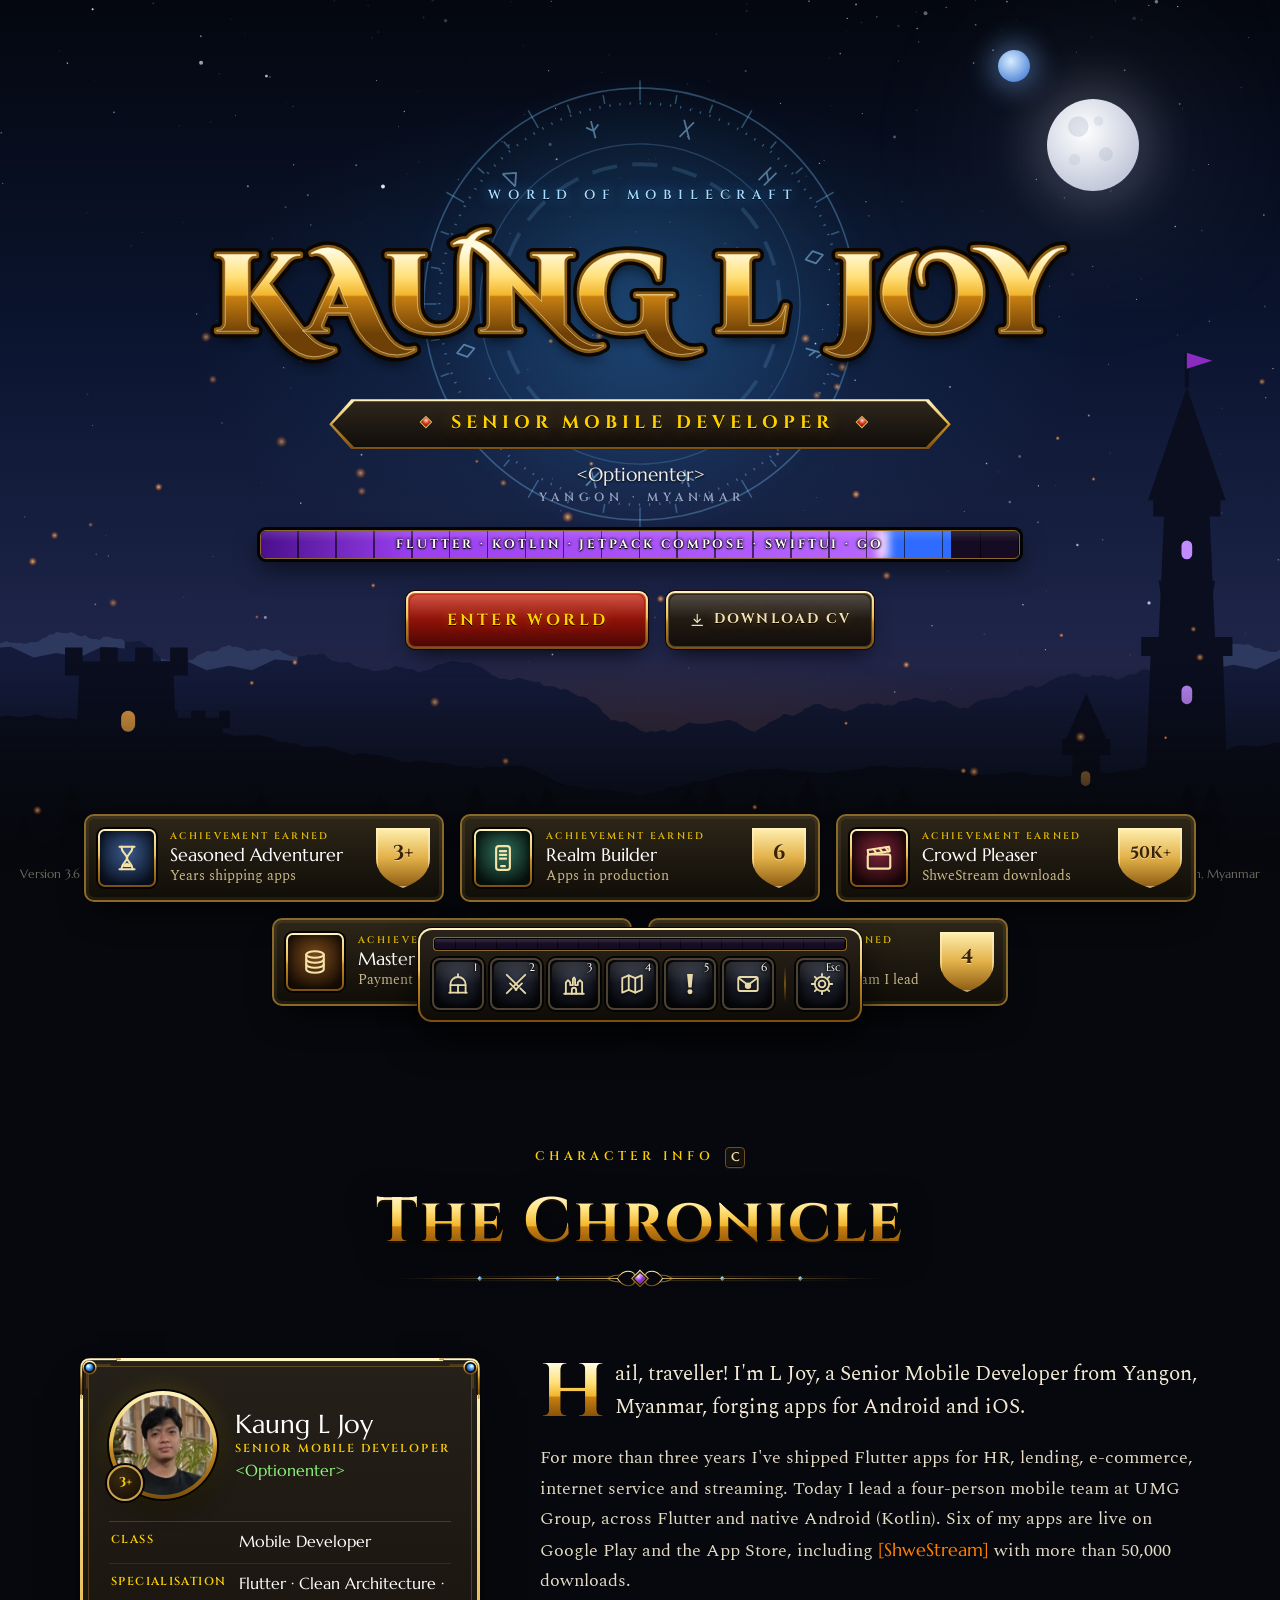
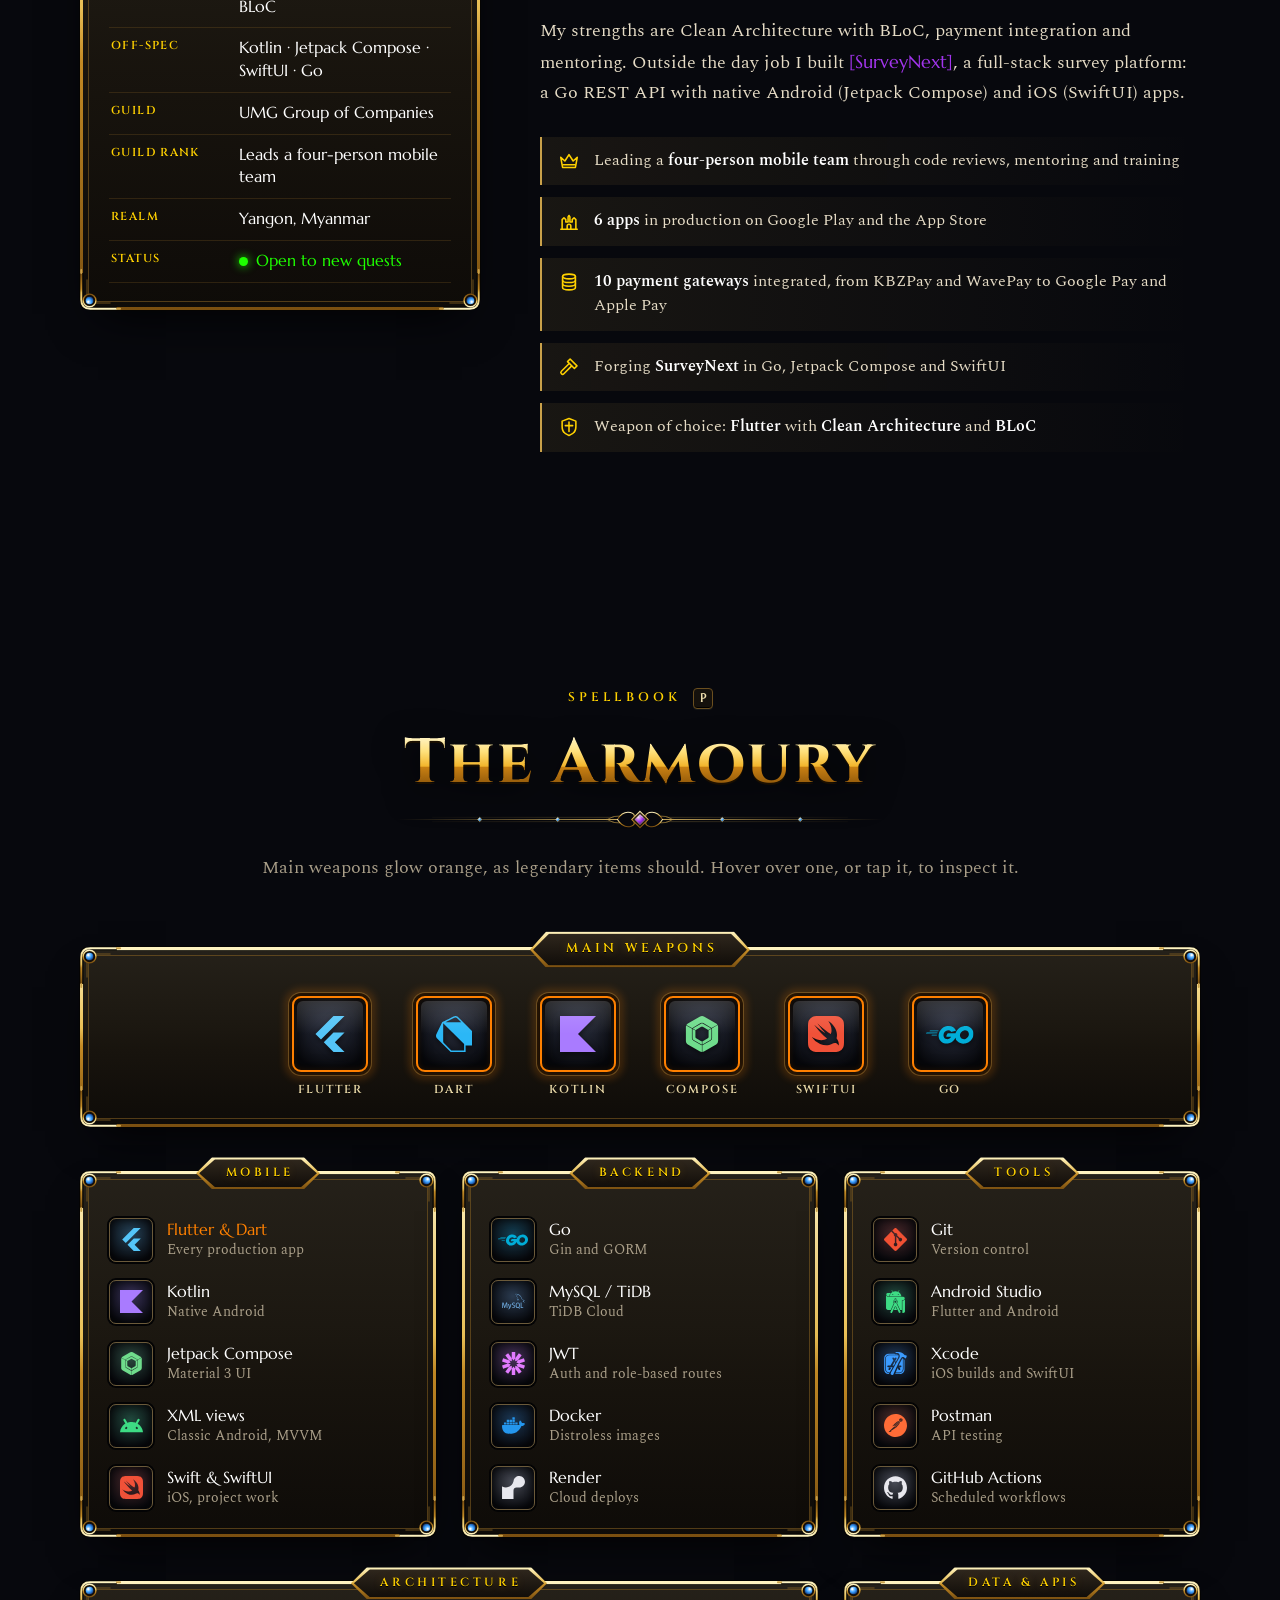
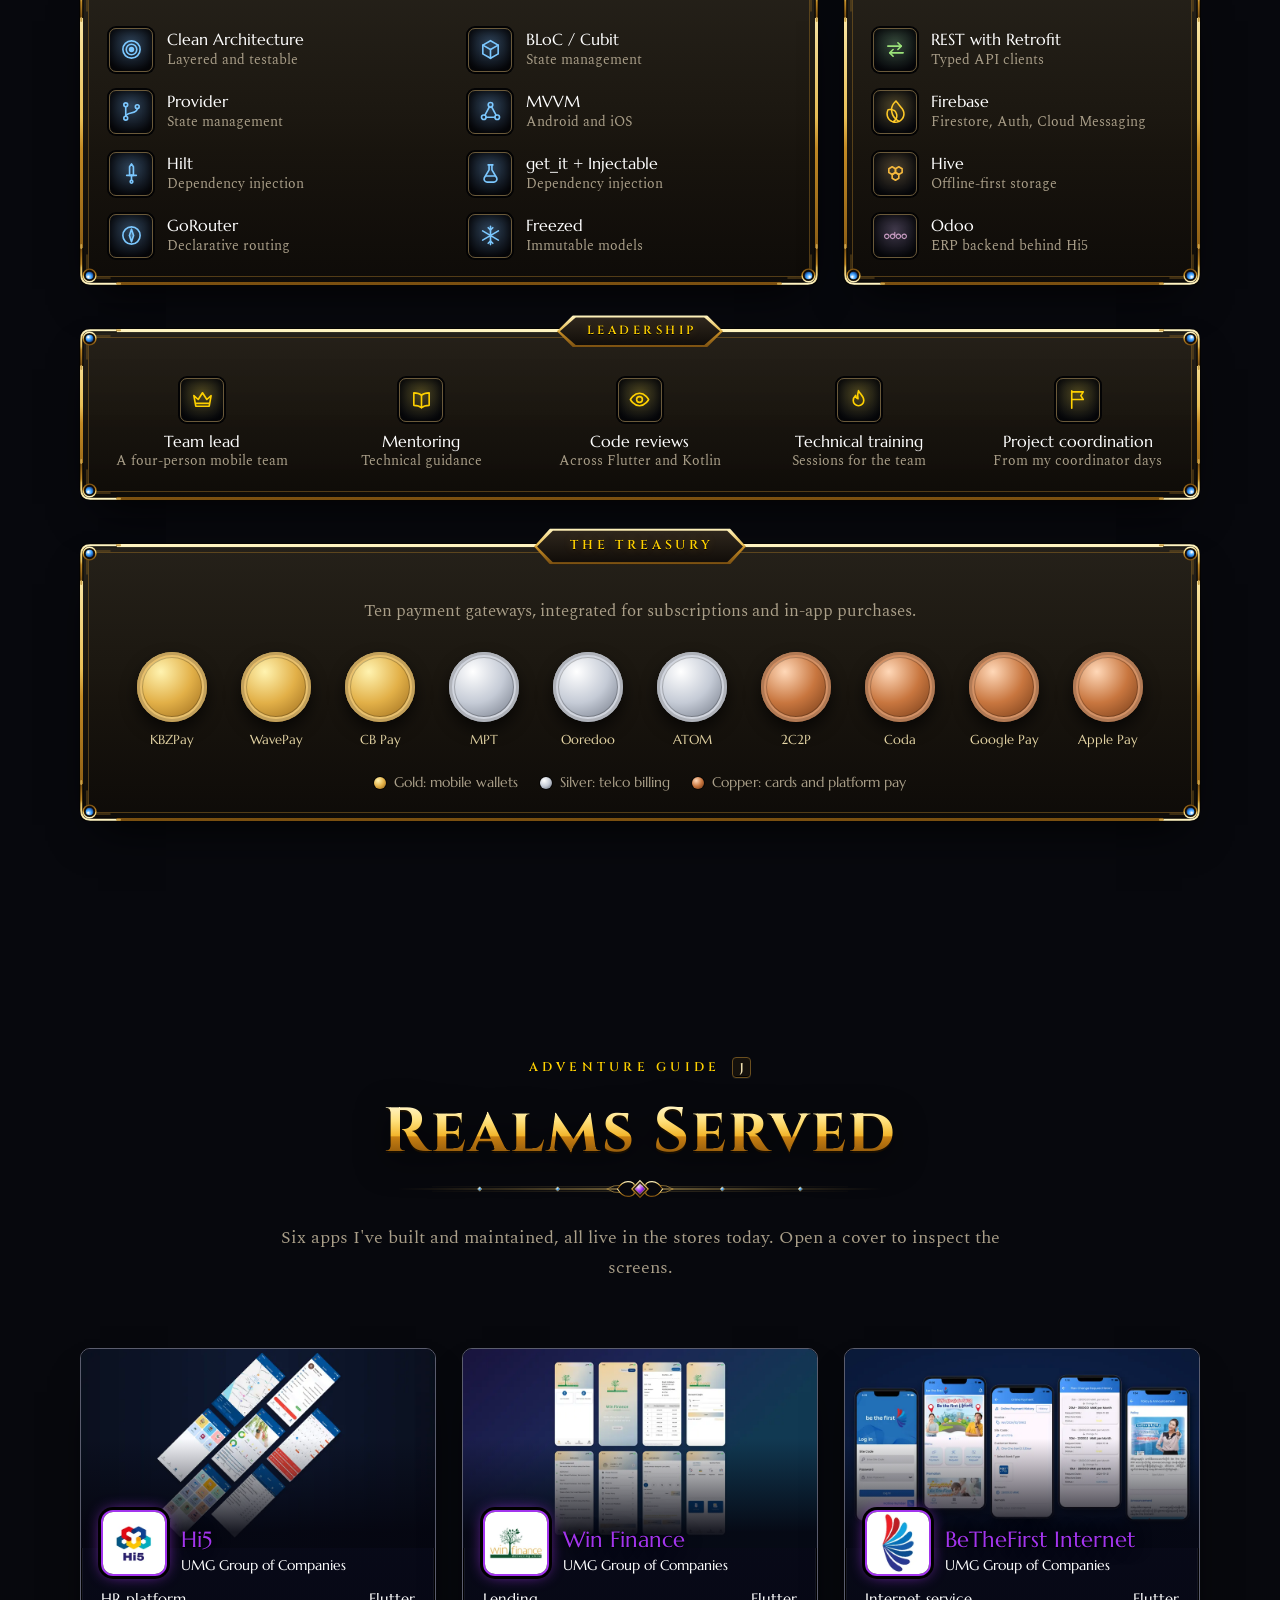
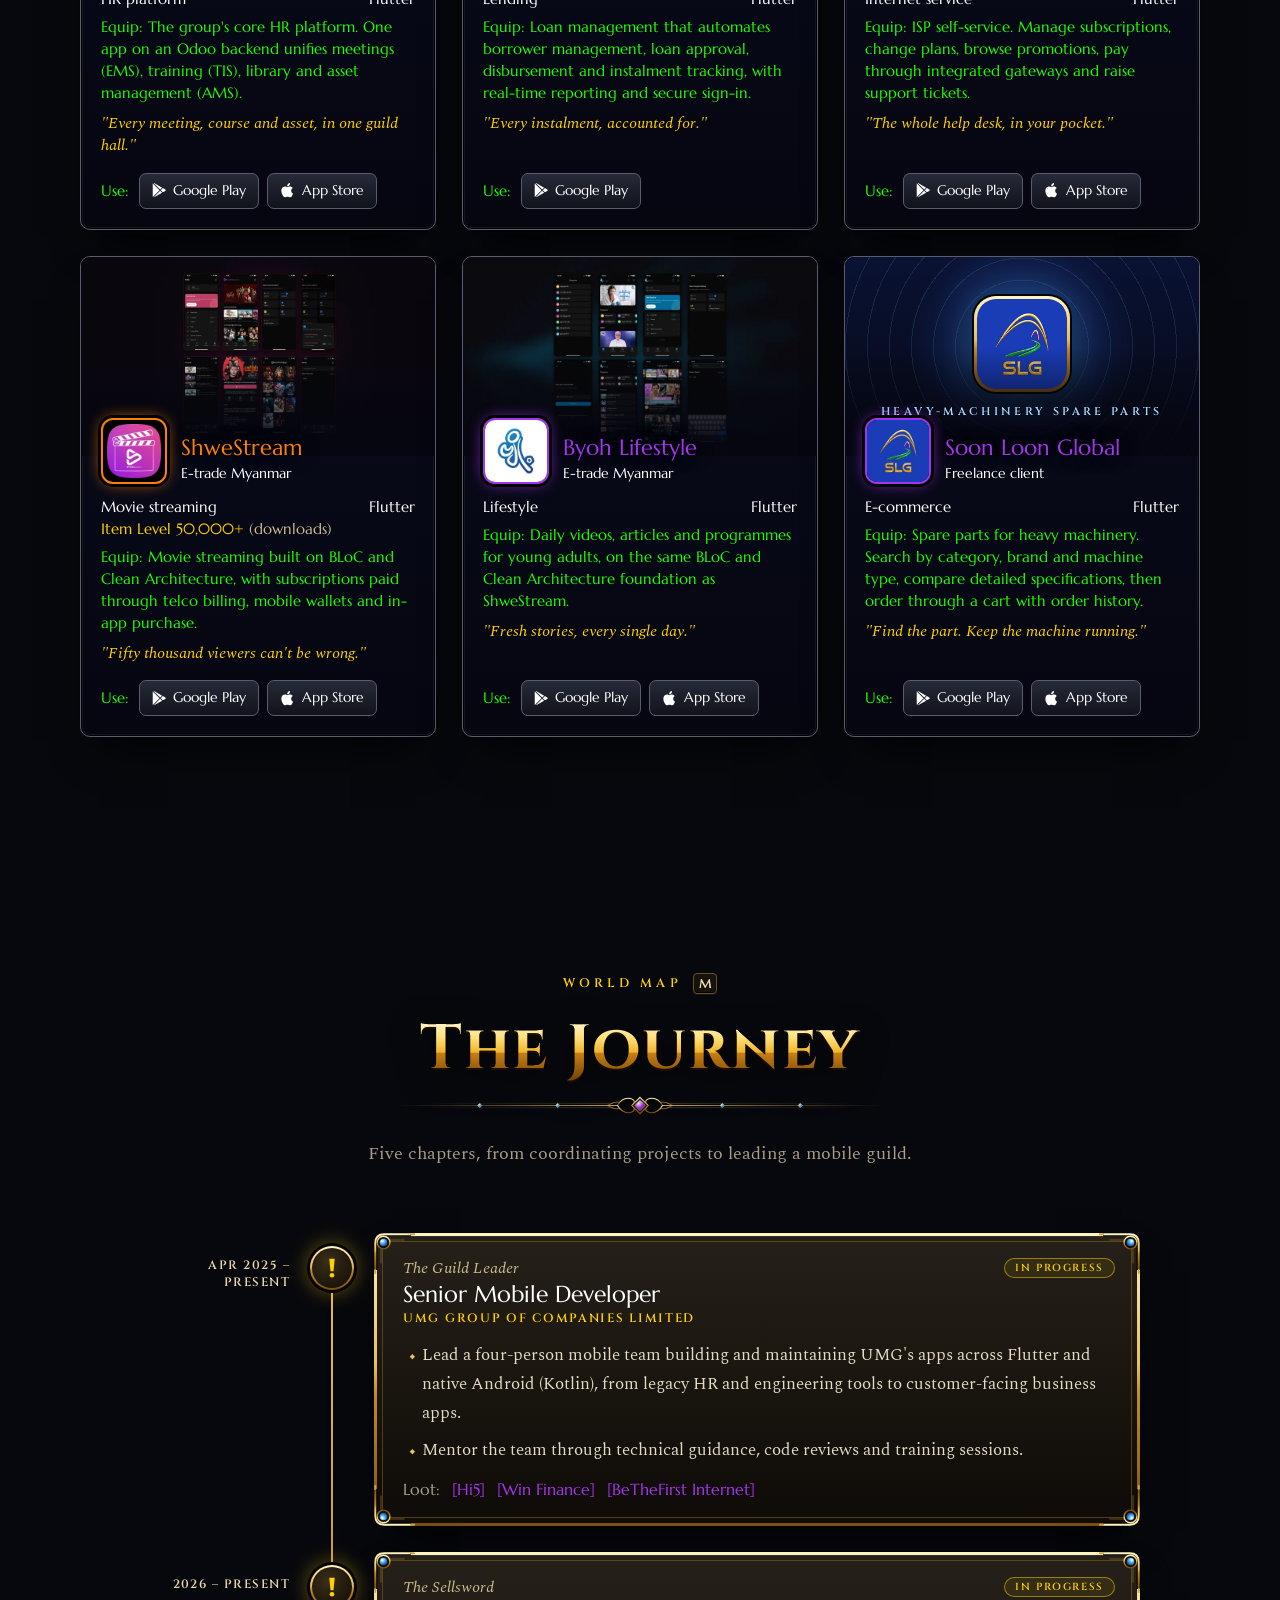
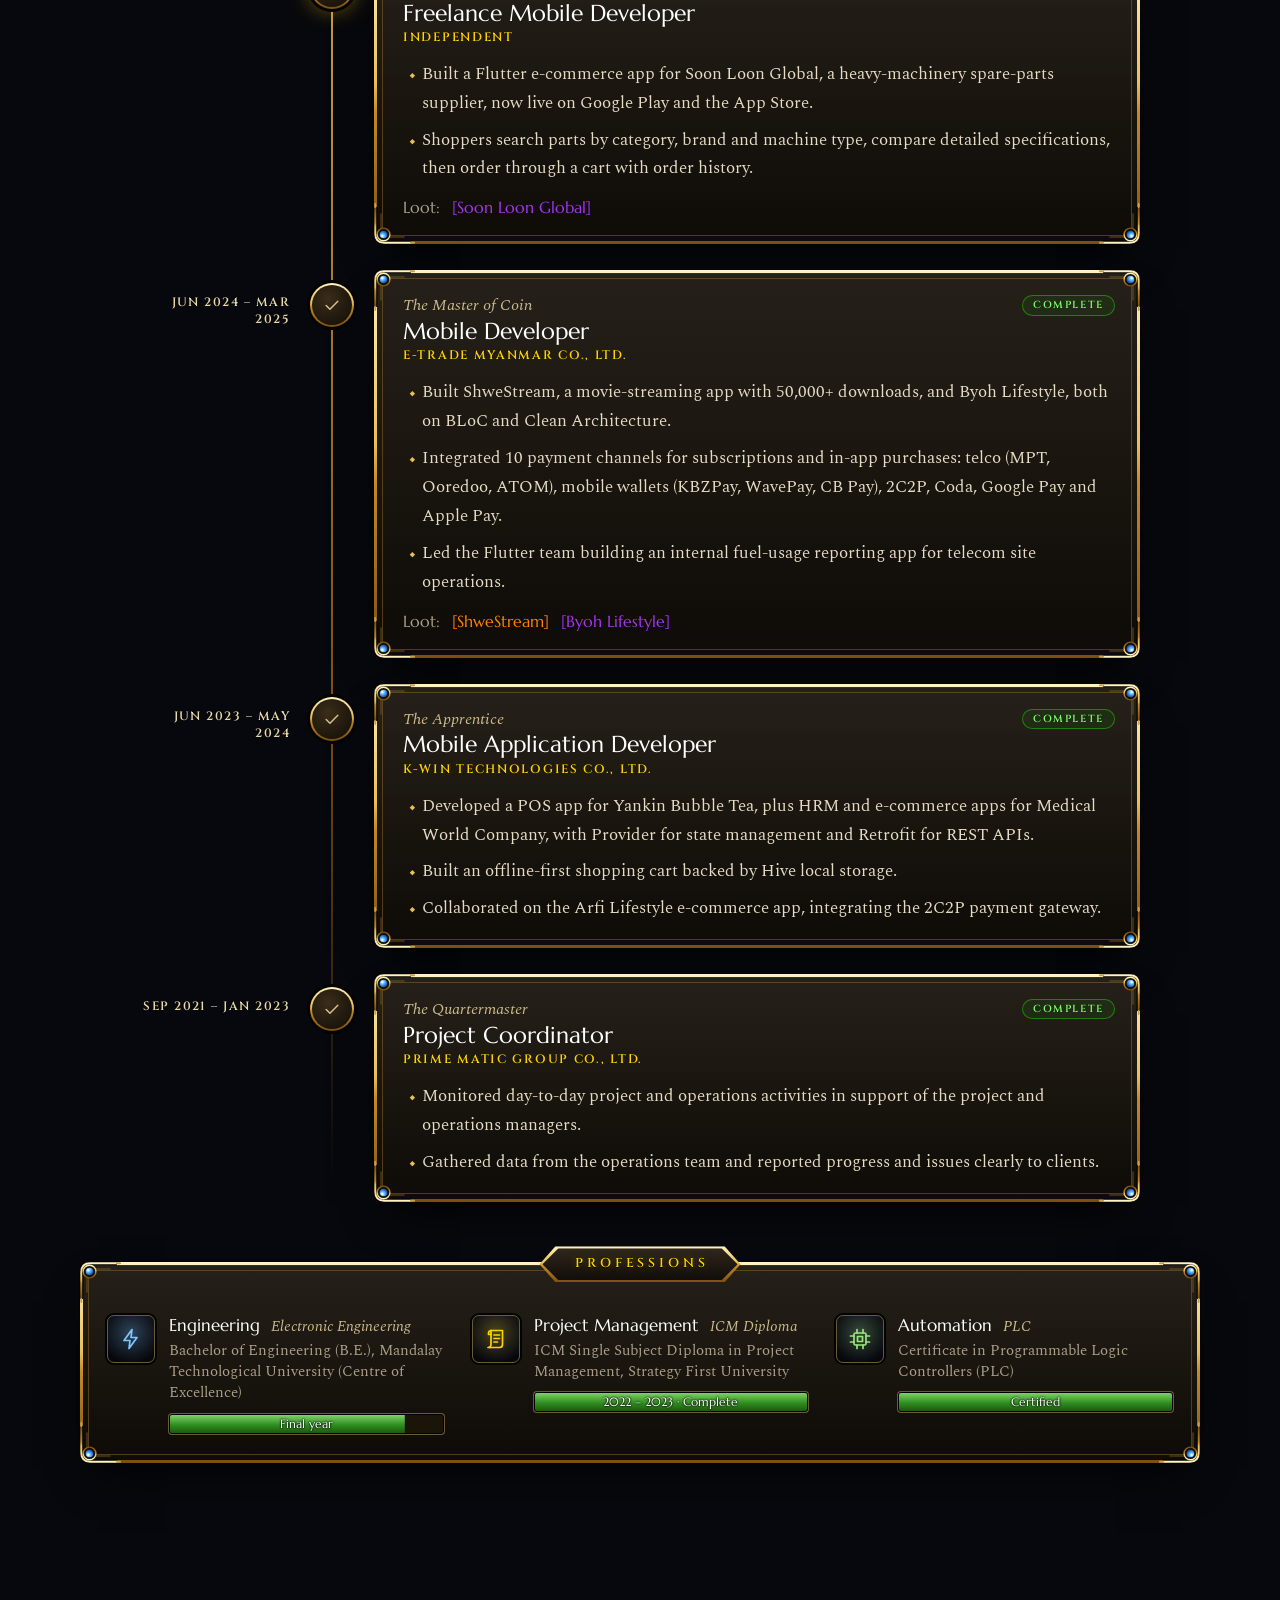
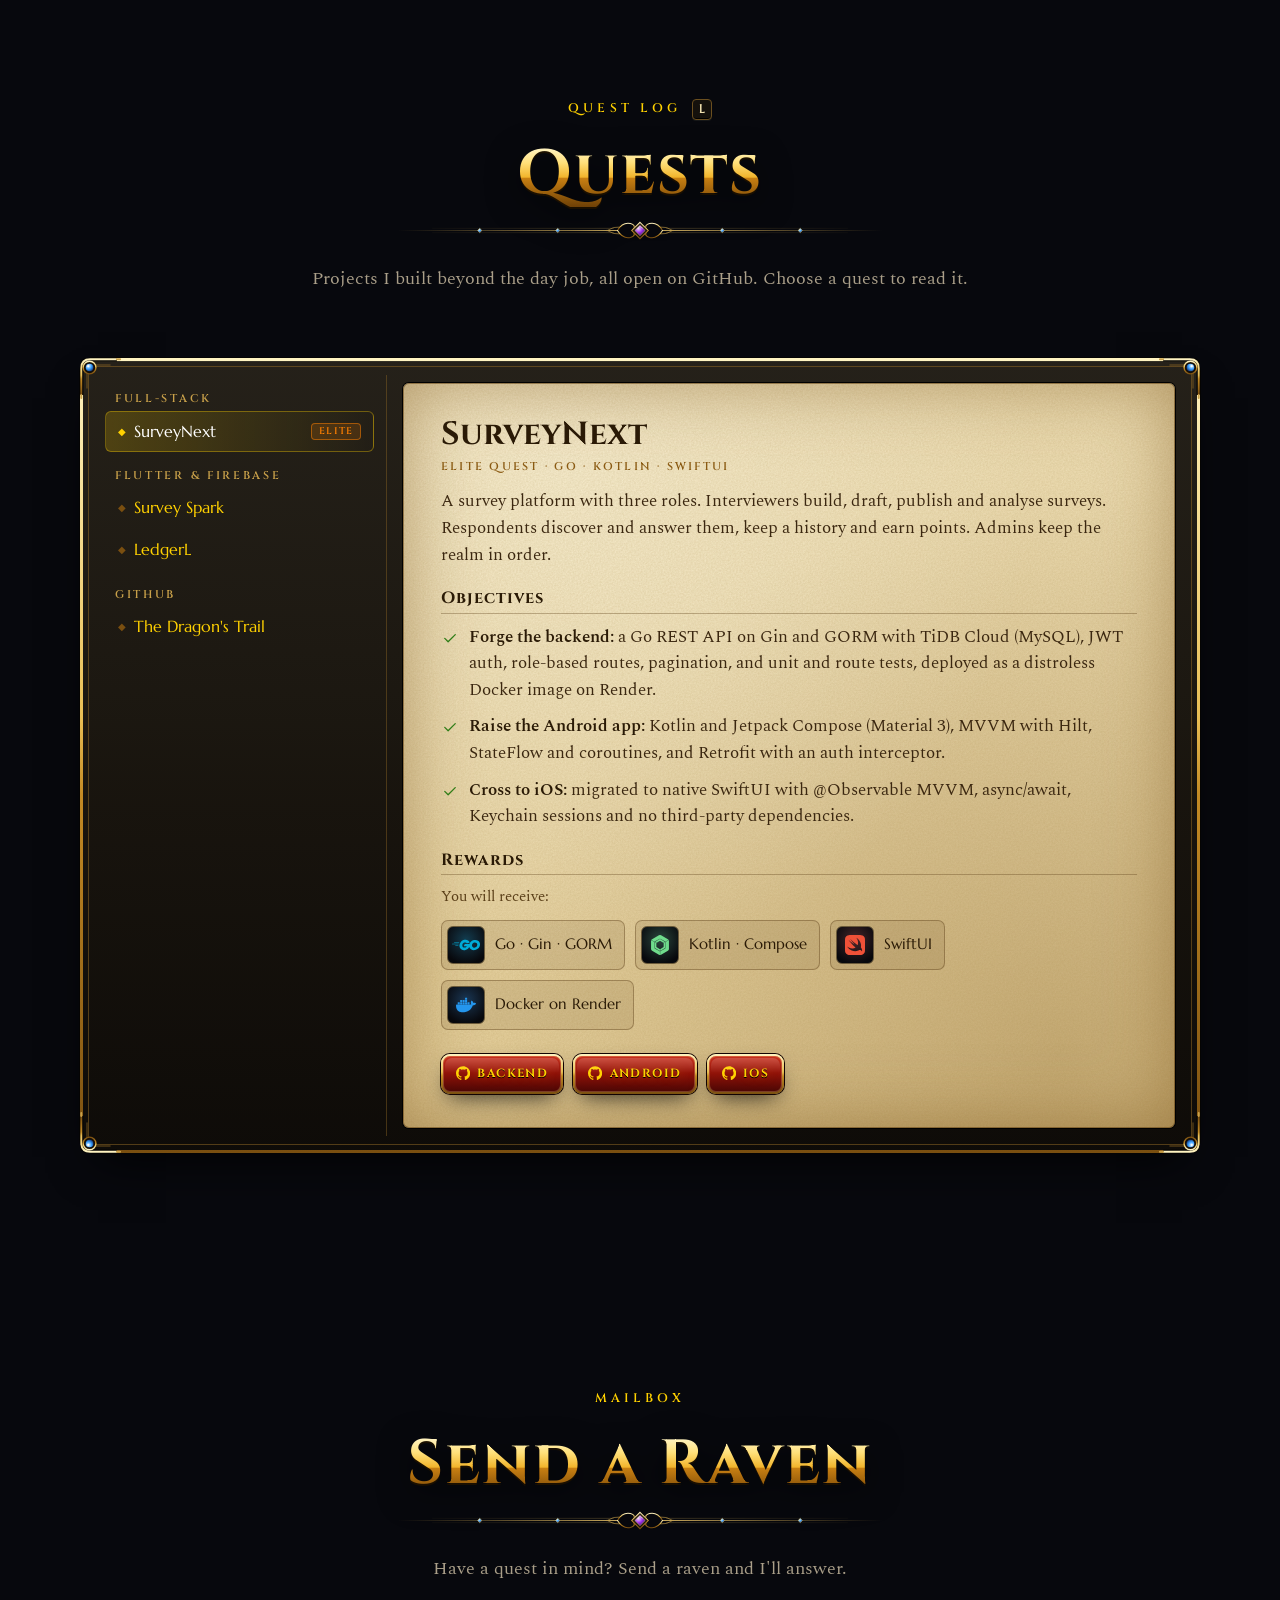
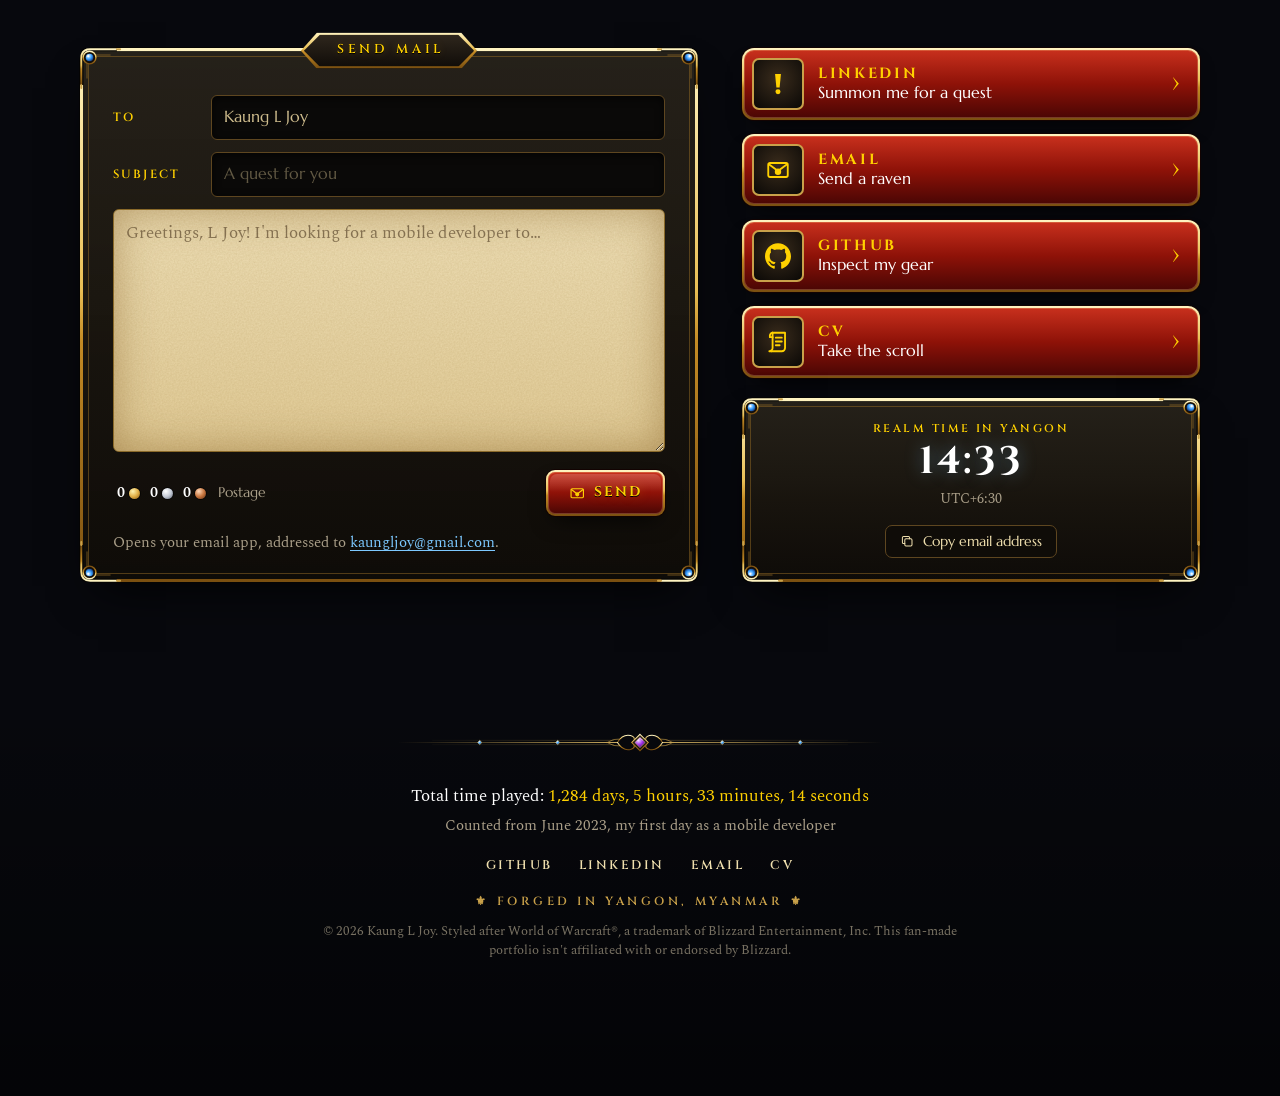
==== commit fc47a72b: "Use L Joy's real photo and preferred name Replace the armoured-warrior avatar with the LinkedIn prof" ====
--- a/index.html
+++ b/index.html
@@ -171,7 +171,7 @@
 
 <!-- ===================================================== HUD -->
 <a class="unitframe" href="#top" aria-label="Kaung L Joy: back to the top">
-  <span class="unitframe__portrait"><img src="assets/img/avatar.webp" alt="" width="64" height="64"></span>
+  <span class="unitframe__portrait"><img src="assets/img/avatar.webp" alt="" width="256" height="256"></span>
   <span class="unitframe__level" aria-hidden="true">3+</span>
   <span class="unitframe__info" aria-hidden="true">
     <span class="unitframe__name">Kaung L Joy</span>
@@ -334,7 +334,7 @@
       <aside class="charsheet frame reveal" aria-label="Character sheet">
         <div class="charsheet__top">
           <div class="charsheet__portrait">
-            <img src="assets/img/avatar.webp" alt="Kaung's avatar: an armoured warrior in a crested helm" width="194" height="194">
+            <img src="assets/img/avatar.webp" alt="Photo of Kaung L Joy" width="256" height="256">
             <span class="charsheet__level" title="Level 3+: years shipping apps">3+</span>
           </div>
           <div class="charsheet__id">
@@ -355,7 +355,7 @@
       </aside>
 
       <div class="lore reveal">
-        <p class="lore__lead">Hail, traveller! I'm Kaung, a Senior Mobile Developer from Yangon, Myanmar, forging apps for Android and iOS.</p>
+        <p class="lore__lead">Hail, traveller! I'm L Joy, a Senior Mobile Developer from Yangon, Myanmar, forging apps for Android and iOS.</p>
         <p>For more than three years I've shipped Flutter apps for HR, lending, e-commerce, internet service and streaming. Today I lead a four-person mobile team at UMG Group, across Flutter and native Android (Kotlin). Six of my apps are live on Google Play and the App Store, including <a class="itemlink q-legendary" href="#item-shwestream" data-tip-item="shwestream">[ShweStream]</a> with more than 50,000 downloads.</p>
         <p>My strengths are Clean Architecture with BLoC, payment integration and mentoring. Outside the day job I built <a class="itemlink q-epic" href="#quests" data-open-quest="surveynext">[SurveyNext]</a>, a full-stack survey platform: a Go REST API with native Android (Jetpack Compose) and iOS (SwiftUI) apps.</p>
         <ul class="objectives">
@@ -886,7 +886,7 @@
         </div>
         <div class="mail__letter">
           <label class="sr-only" for="mail-body">Message</label>
-          <textarea id="mail-body" name="body" rows="8" placeholder="Greetings, Kaung! I'm looking for a mobile developer to…"></textarea>
+          <textarea id="mail-body" name="body" rows="8" placeholder="Greetings, L Joy! I'm looking for a mobile developer to…"></textarea>
         </div>
         <div class="mail__foot">
           <p class="mail__postage" data-tip="tip-postage" tabindex="0" aria-describedby="tip-postage">
@@ -986,7 +986,7 @@
   <div id="tip-nav-5" class="tt"><p class="tt__name">Quest Log <span class="tt__key">(L)</span></p><p class="tt__desc">Side projects on GitHub.</p></div>
   <div id="tip-nav-6" class="tt"><p class="tt__name">Mailbox <span class="tt__key">(6)</span></p><p class="tt__desc">Send me a raven.</p></div>
   <div id="tip-nav-menu" class="tt"><p class="tt__name">Game Menu <span class="tt__key">(Esc)</span></p><p class="tt__desc">Sound, animations, key bindings and achievements.</p></div>
-  <div id="tip-newmail" class="tt"><p class="tt__name">New Mail</p><p class="tt__desc">Kaung is open to new quests.</p></div>
+  <div id="tip-newmail" class="tt"><p class="tt__name">New Mail</p><p class="tt__desc">L Joy is open to new quests.</p></div>
   <div id="tip-postage" class="tt"><p class="tt__name">Postage</p><p class="tt__desc">No gold required. Ravens fly free.</p></div>
 
   <div id="tip-flutter" class="tt q-legendary">
